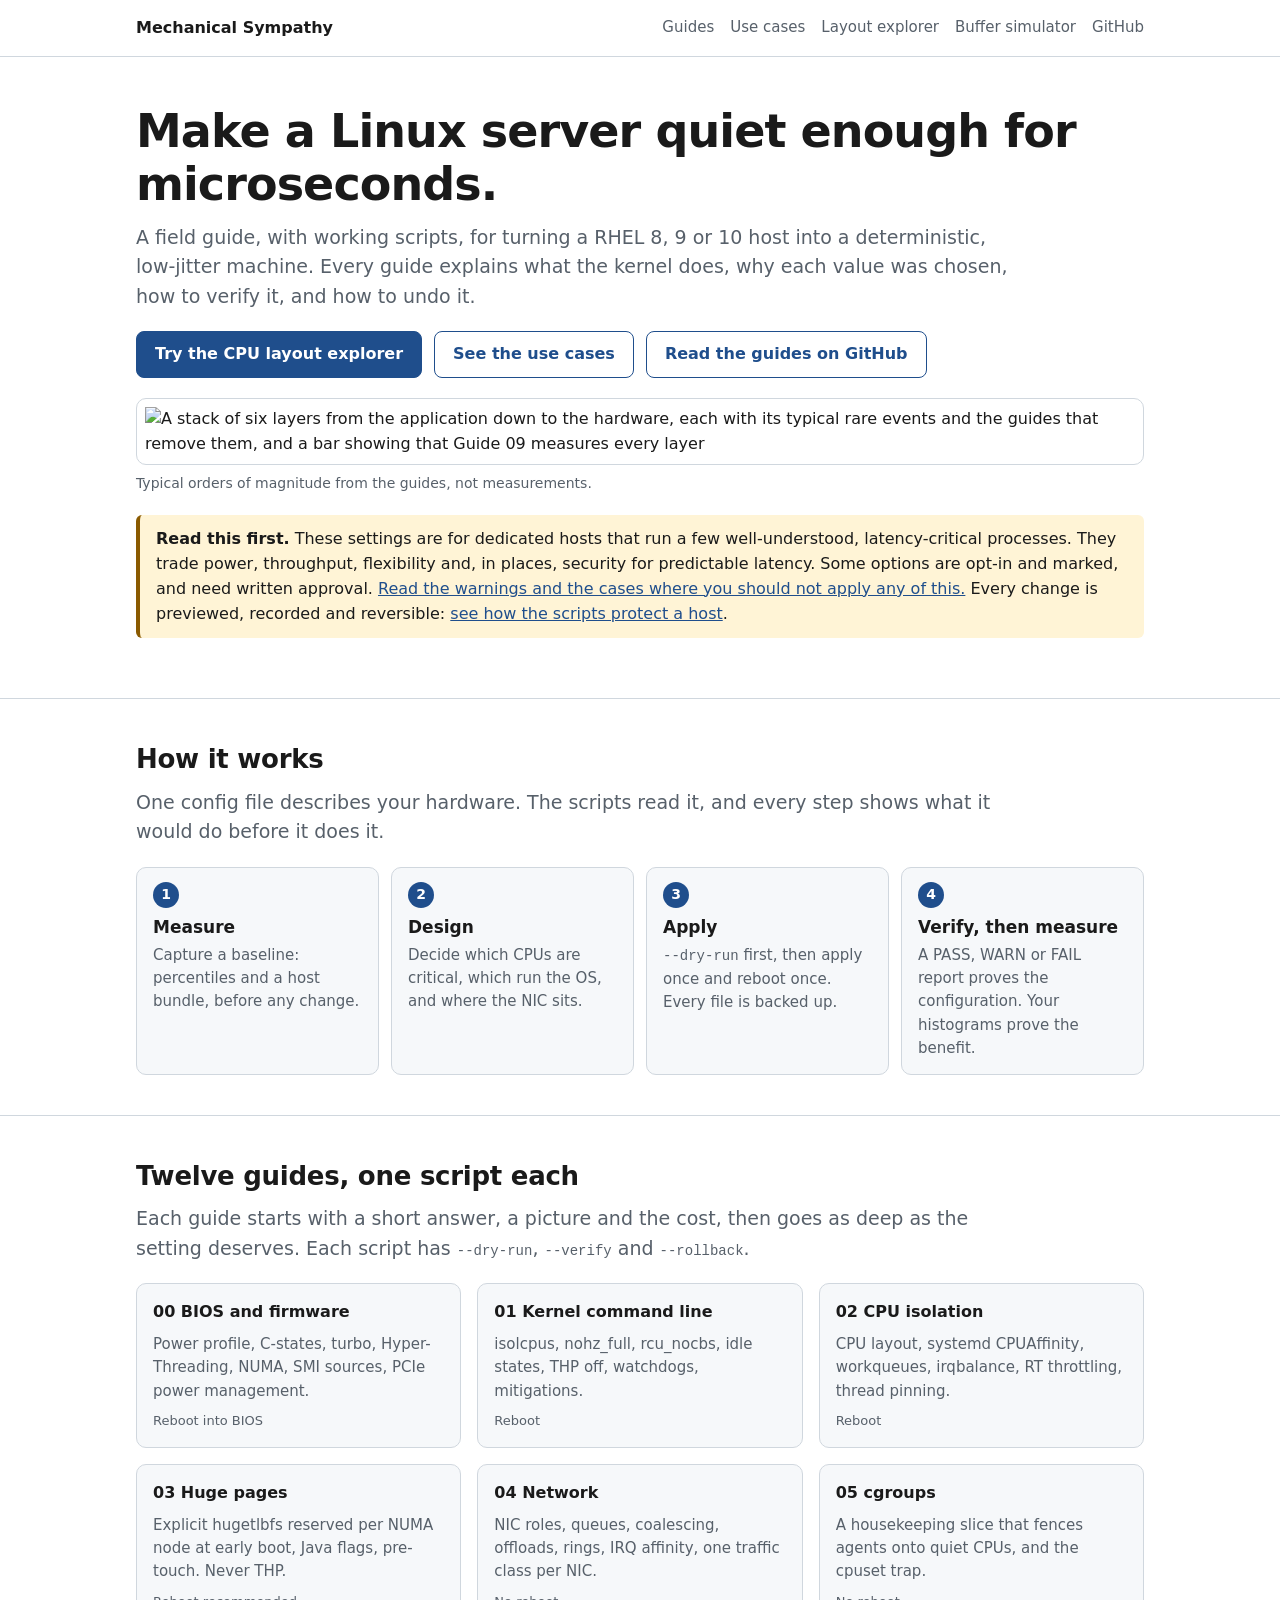
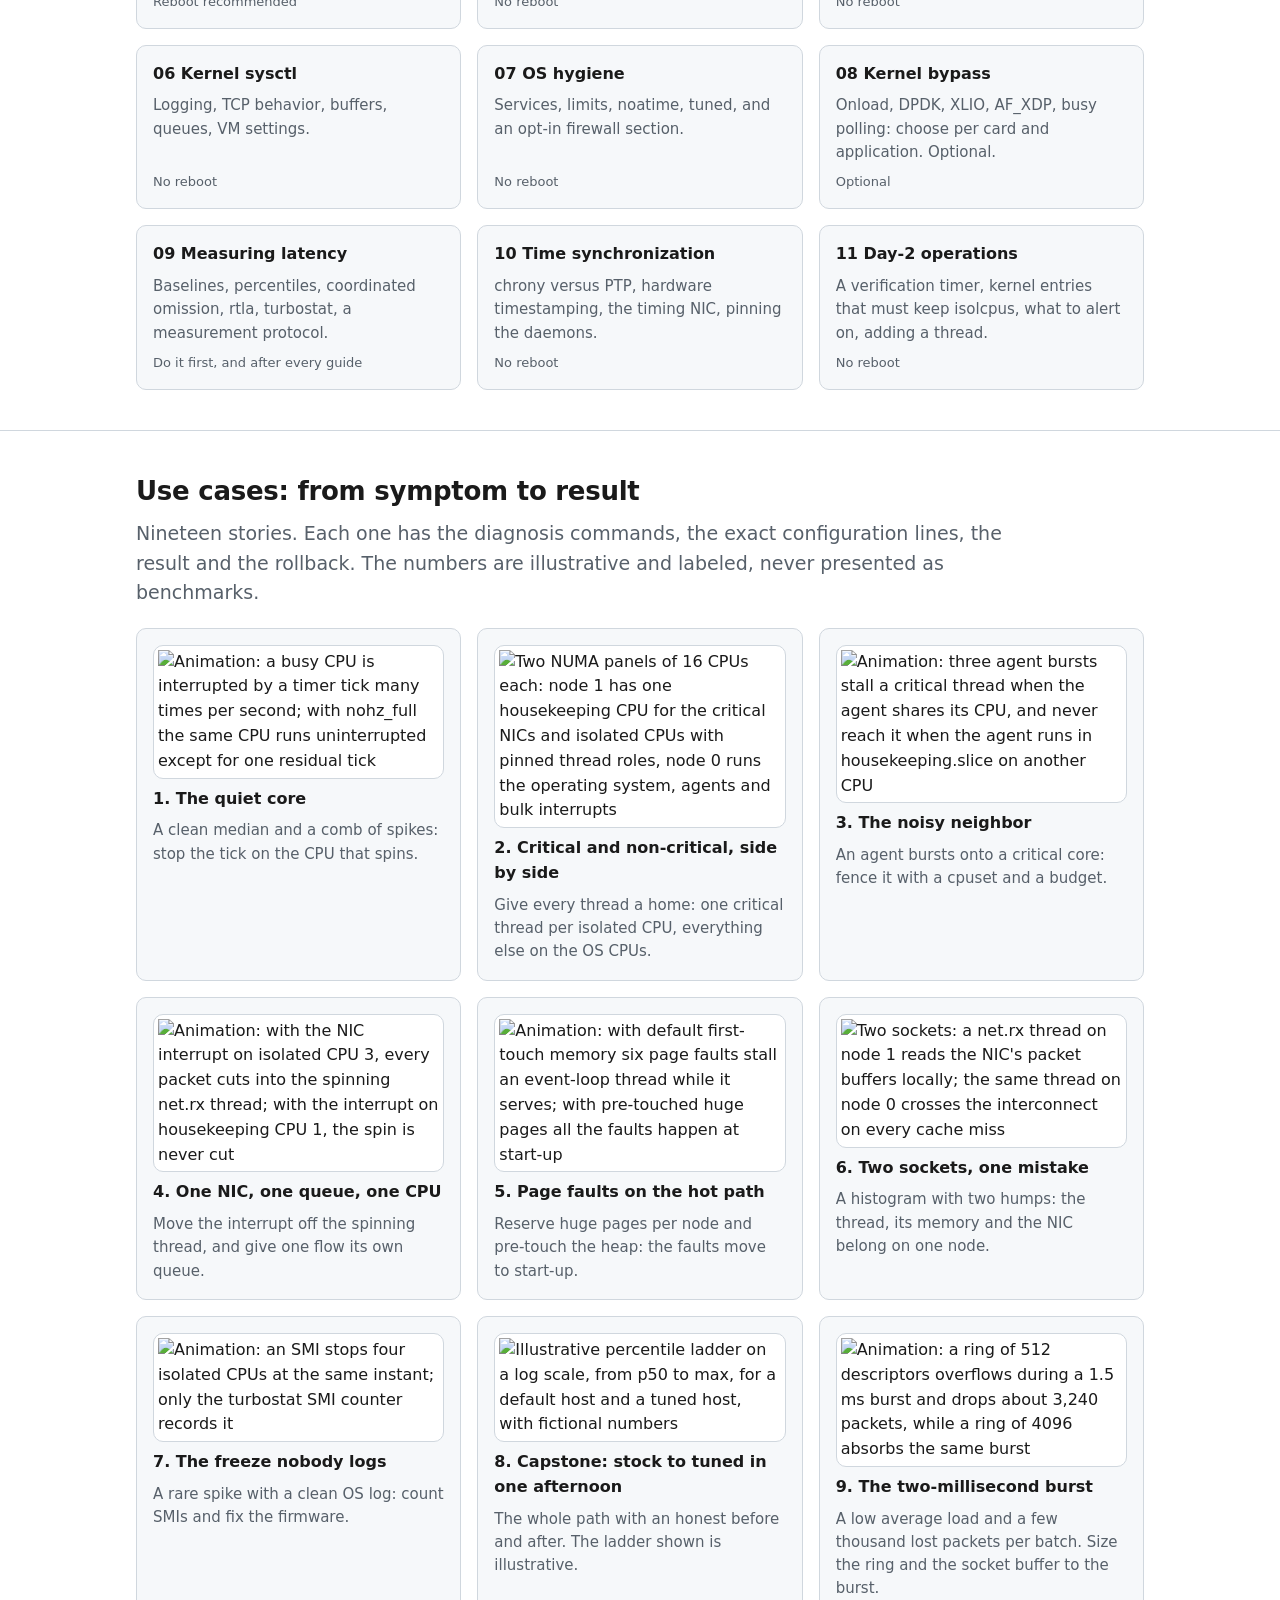
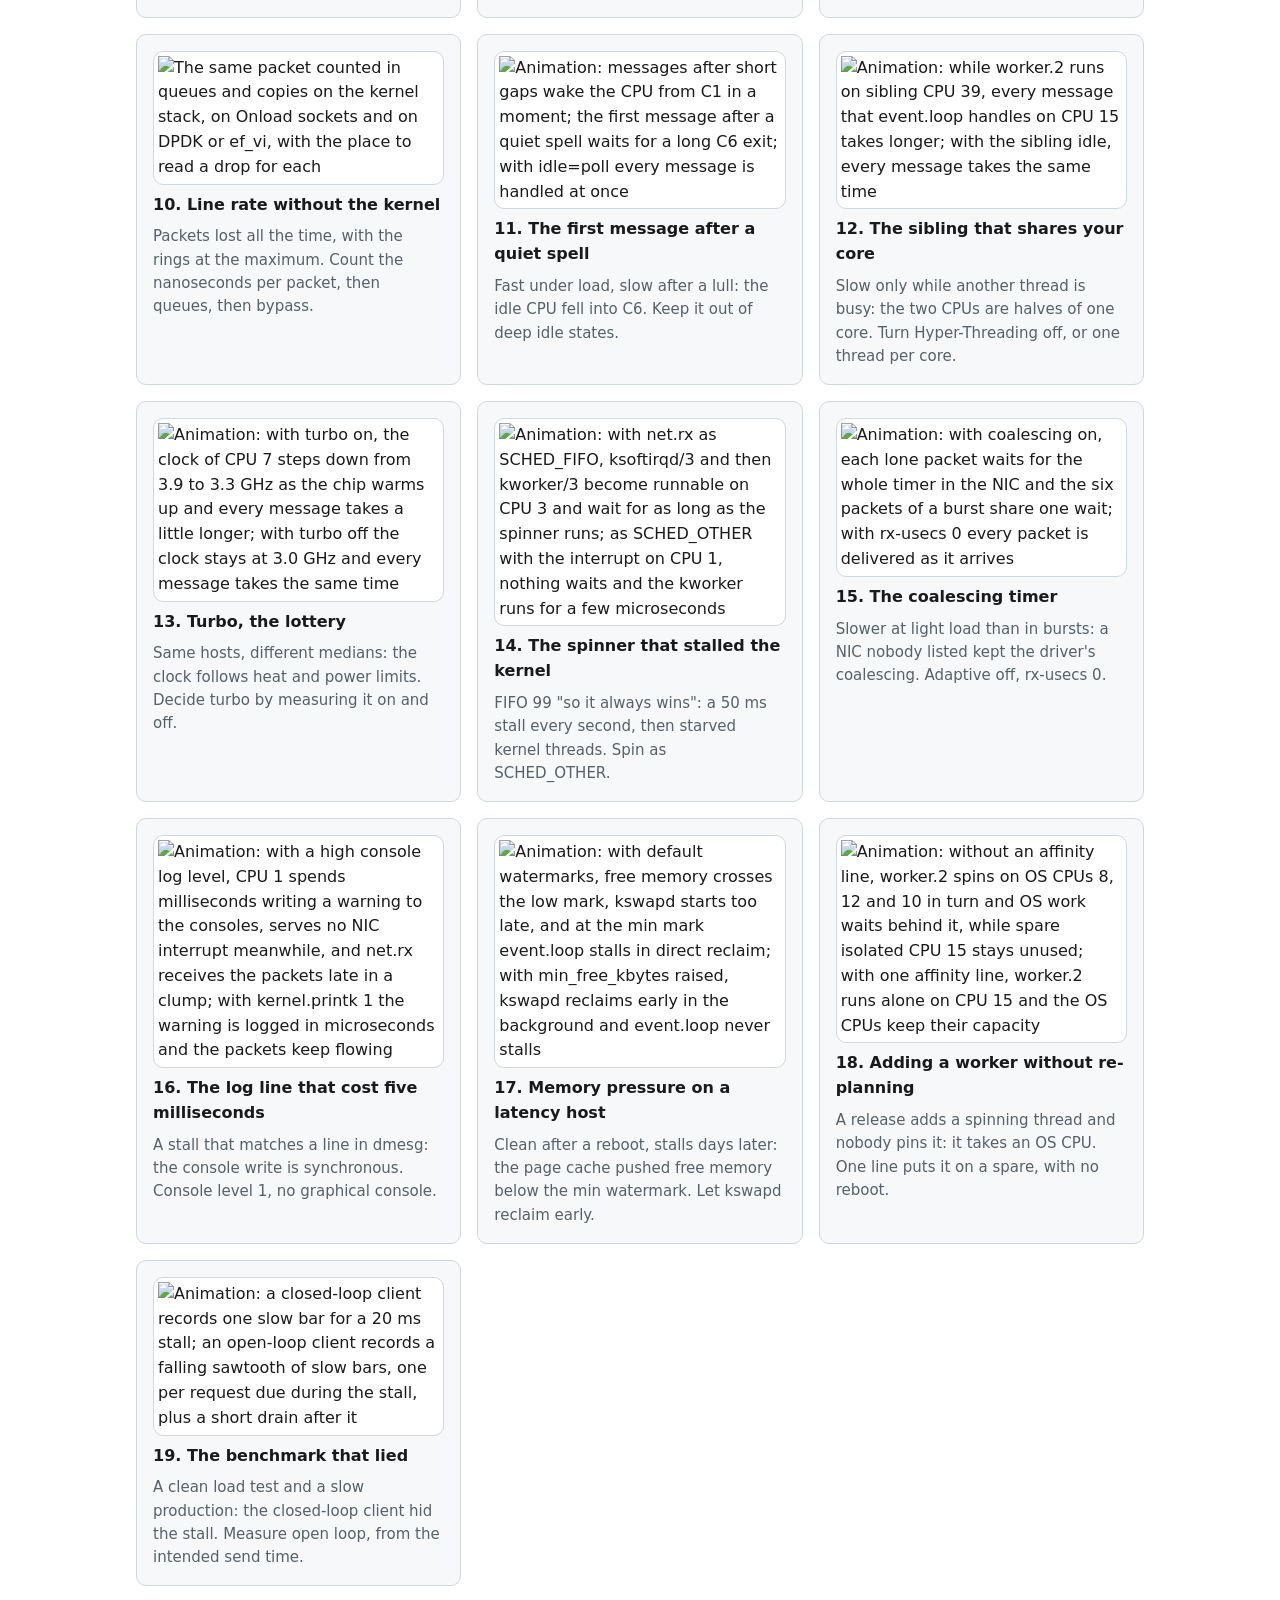
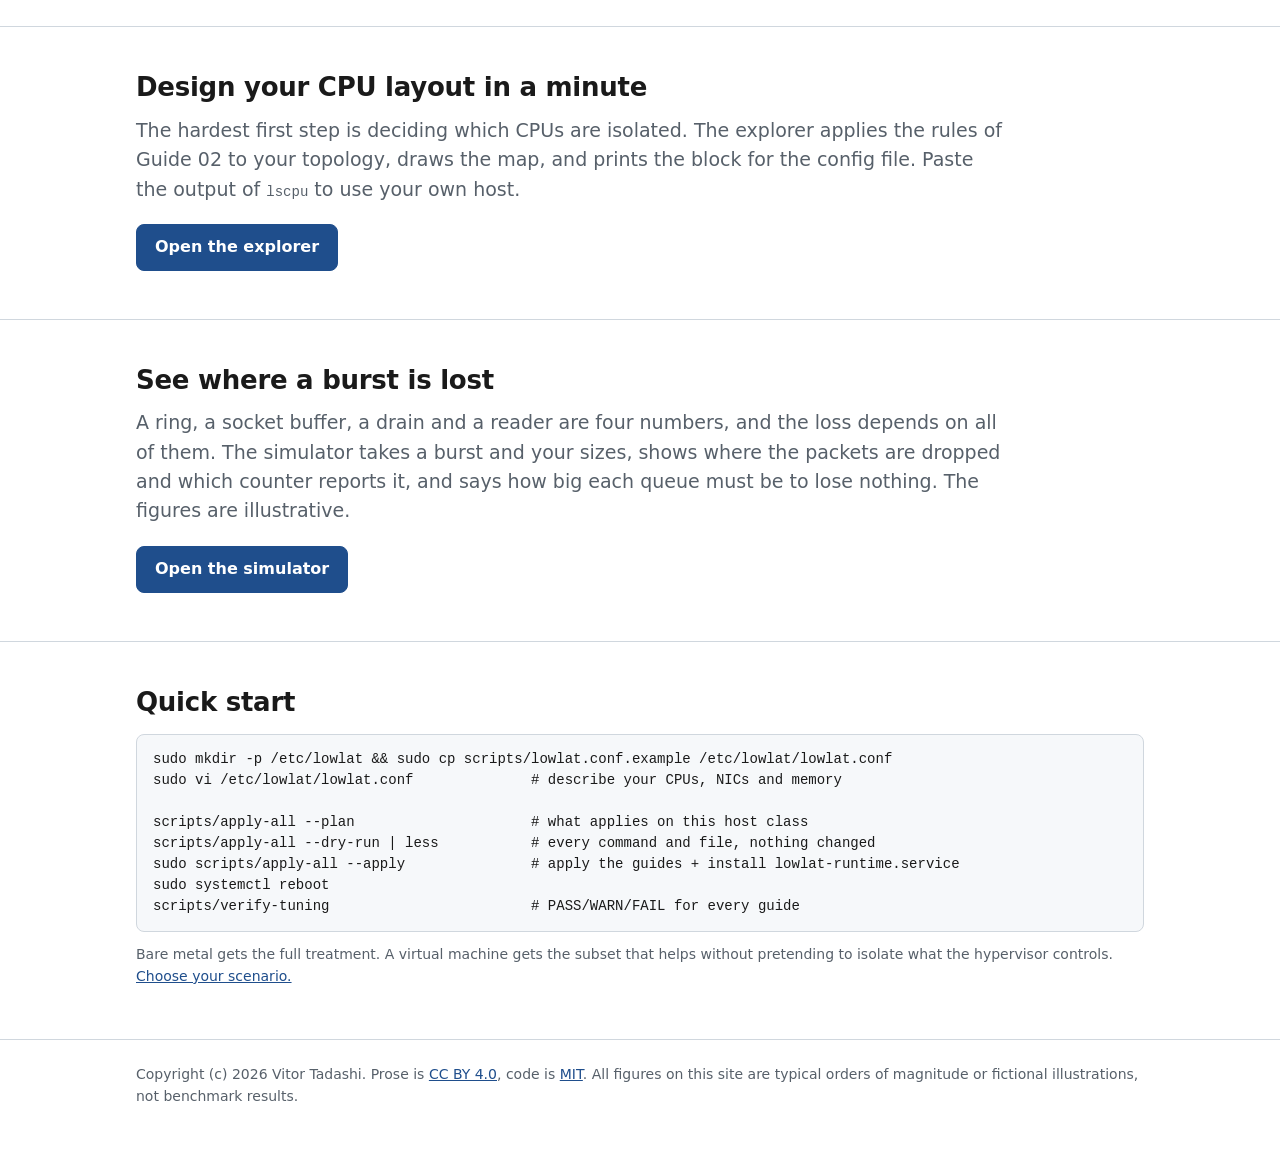
==== site/index.html @ 7c66d9e9 "docs: add a safety model page and link it from the entry points The evidence that the scripts are sa" ====
<!doctype html>
<html lang="en">
<head>
<meta charset="utf-8">
<meta name="viewport" content="width=device-width, initial-scale=1">
<title>Mechanical Sympathy</title>
<meta name="description" content="Low-latency tuning for RHEL 8, 9 and 10: twelve guides, one script per guide, use cases from symptom to result, and a CPU layout explorer and a buffer simulator.">
<link rel="stylesheet" href="style.css">
</head>
<body>
<header class="top">
	<div class="wrap">
		<a class="brand" href="index.html">Mechanical Sympathy</a>
		<nav aria-label="Main">
			<a href="#guides">Guides</a>
			<a href="#use-cases">Use cases</a>
			<a href="explorer.html">Layout explorer</a>
			<a href="buffers.html">Buffer simulator</a>
			<a href="https://github.com/vitor-tadashi/mechanical-sympathy">GitHub</a>
		</nav>
	</div>
</header>

<main>
<section class="hero">
	<div class="wrap">
		<h1>Make a Linux server quiet enough for microseconds.</h1>
		<p class="lead">A field guide, with working scripts, for turning a RHEL 8, 9 or 10 host into a deterministic, low-jitter machine. Every guide explains what the kernel does, why each value was chosen, how to verify it, and how to undo it.</p>
		<div class="buttons">
			<a class="btn" href="explorer.html">Try the CPU layout explorer</a>
			<a class="btn secondary" href="#use-cases">See the use cases</a>
			<a class="btn secondary" href="https://github.com/vitor-tadashi/mechanical-sympathy">Read the guides on GitHub</a>
		</div>
		<div class="figure"><img src="assets/diagrams/jitter-map.svg" alt="A stack of six layers from the application down to the hardware, each with its typical rare events and the guides that remove them, and a bar showing that Guide 09 measures every layer"></div>
		<p class="small">Typical orders of magnitude from the guides, not measurements.</p>
		<div class="notice">
			<strong>Read this first.</strong> These settings are for dedicated hosts that run a few well-understood, latency-critical processes. They trade power, throughput, flexibility and, in places, security for predictable latency. Some options are opt-in and marked, and need written approval. <a href="https://github.com/vitor-tadashi/mechanical-sympathy#read-this-first">Read the warnings and the cases where you should not apply any of this.</a> Every change is previewed, recorded and reversible: <a href="https://github.com/vitor-tadashi/mechanical-sympathy/blob/main/SAFETY.md">see how the scripts protect a host</a>.
		</div>
	</div>
</section>

<section>
	<div class="wrap">
		<h2>How it works</h2>
		<p class="lead">One config file describes your hardware. The scripts read it, and every step shows what it would do before it does it.</p>
		<div class="steps">
			<div class="step"><h3>Measure</h3><p>Capture a baseline: percentiles and a host bundle, before any change.</p></div>
			<div class="step"><h3>Design</h3><p>Decide which CPUs are critical, which run the OS, and where the NIC sits.</p></div>
			<div class="step"><h3>Apply</h3><p><code>--dry-run</code> first, then apply once and reboot once. Every file is backed up.</p></div>
			<div class="step"><h3>Verify, then measure</h3><p>A PASS, WARN or FAIL report proves the configuration. Your histograms prove the benefit.</p></div>
		</div>
	</div>
</section>

<section id="guides">
	<div class="wrap">
		<h2>Twelve guides, one script each</h2>
		<p class="lead">Each guide starts with a short answer, a picture and the cost, then goes as deep as the setting deserves. Each script has <code>--dry-run</code>, <code>--verify</code> and <code>--rollback</code>.</p>
		<div class="grid">
			<div class="card"><a class="title" href="https://github.com/vitor-tadashi/mechanical-sympathy/blob/main/guides/00-bios-firmware.md">00 BIOS and firmware</a><p>Power profile, C-states, turbo, Hyper-Threading, NUMA, SMI sources, PCIe power management.</p><div class="meta">Reboot into BIOS</div></div>
			<div class="card"><a class="title" href="https://github.com/vitor-tadashi/mechanical-sympathy/blob/main/guides/01-grub-bootloader-tuning.md">01 Kernel command line</a><p>isolcpus, nohz_full, rcu_nocbs, idle states, THP off, watchdogs, mitigations.</p><div class="meta">Reboot</div></div>
			<div class="card"><a class="title" href="https://github.com/vitor-tadashi/mechanical-sympathy/blob/main/guides/02-cpu-core-isolation.md">02 CPU isolation</a><p>CPU layout, systemd CPUAffinity, workqueues, irqbalance, RT throttling, thread pinning.</p><div class="meta">Reboot</div></div>
			<div class="card"><a class="title" href="https://github.com/vitor-tadashi/mechanical-sympathy/blob/main/guides/03-huge-pages-configuration.md">03 Huge pages</a><p>Explicit hugetlbfs reserved per NUMA node at early boot, Java flags, pre-touch. Never THP.</p><div class="meta">Reboot recommended</div></div>
			<div class="card"><a class="title" href="https://github.com/vitor-tadashi/mechanical-sympathy/blob/main/guides/04-network-optimization.md">04 Network</a><p>NIC roles, queues, coalescing, offloads, rings, IRQ affinity, one traffic class per NIC.</p><div class="meta">No reboot</div></div>
			<div class="card"><a class="title" href="https://github.com/vitor-tadashi/mechanical-sympathy/blob/main/guides/05-cgroup-isolation.md">05 cgroups</a><p>A housekeeping slice that fences agents onto quiet CPUs, and the cpuset trap.</p><div class="meta">No reboot</div></div>
			<div class="card"><a class="title" href="https://github.com/vitor-tadashi/mechanical-sympathy/blob/main/guides/06-kernel-sysctl-tuning.md">06 Kernel sysctl</a><p>Logging, TCP behavior, buffers, queues, VM settings.</p><div class="meta">No reboot</div></div>
			<div class="card"><a class="title" href="https://github.com/vitor-tadashi/mechanical-sympathy/blob/main/guides/07-os-hygiene.md">07 OS hygiene</a><p>Services, limits, noatime, tuned, and an opt-in firewall section.</p><div class="meta">No reboot</div></div>
			<div class="card"><a class="title" href="https://github.com/vitor-tadashi/mechanical-sympathy/blob/main/guides/08-kernel-bypass.md">08 Kernel bypass</a><p>Onload, DPDK, XLIO, AF_XDP, busy polling: choose per card and application. Optional.</p><div class="meta">Optional</div></div>
			<div class="card"><a class="title" href="https://github.com/vitor-tadashi/mechanical-sympathy/blob/main/guides/09-measuring-latency.md">09 Measuring latency</a><p>Baselines, percentiles, coordinated omission, rtla, turbostat, a measurement protocol.</p><div class="meta">Do it first, and after every guide</div></div>
			<div class="card"><a class="title" href="https://github.com/vitor-tadashi/mechanical-sympathy/blob/main/guides/10-time-sync.md">10 Time synchronization</a><p>chrony versus PTP, hardware timestamping, the timing NIC, pinning the daemons.</p><div class="meta">No reboot</div></div>
			<div class="card"><a class="title" href="https://github.com/vitor-tadashi/mechanical-sympathy/blob/main/guides/11-day2-operations.md">11 Day-2 operations</a><p>A verification timer, kernel entries that must keep isolcpus, what to alert on, adding a thread.</p><div class="meta">No reboot</div></div>
		</div>
	</div>
</section>

<section id="use-cases">
	<div class="wrap">
		<h2>Use cases: from symptom to result</h2>
		<p class="lead">Nineteen stories. Each one has the diagnosis commands, the exact configuration lines, the result and the rollback. The numbers are illustrative and labeled, never presented as benchmarks.</p>
		<div class="grid">
			<div class="card"><div class="figure flush"><img src="assets/diagrams/tick-nohz.svg" alt="Animation: a busy CPU is interrupted by a timer tick many times per second; with nohz_full the same CPU runs uninterrupted except for one residual tick"></div><a class="title" href="https://github.com/vitor-tadashi/mechanical-sympathy/blob/main/examples/use-cases/01-the-quiet-core.md">1. The quiet core</a><p>A clean median and a comb of spikes: stop the tick on the CPU that spins.</p></div>
			<div class="card"><div class="figure flush"><img src="assets/diagrams/cpu-map-reference-host.svg" alt="Two NUMA panels of 16 CPUs each: node 1 has one housekeeping CPU for the critical NICs and isolated CPUs with pinned thread roles, node 0 runs the operating system, agents and bulk interrupts"></div><a class="title" href="https://github.com/vitor-tadashi/mechanical-sympathy/blob/main/examples/use-cases/02-critical-and-non-critical.md">2. Critical and non-critical, side by side</a><p>Give every thread a home: one critical thread per isolated CPU, everything else on the OS CPUs.</p></div>
			<div class="card"><div class="figure flush"><img src="assets/diagrams/noisy-neighbor.svg" alt="Animation: three agent bursts stall a critical thread when the agent shares its CPU, and never reach it when the agent runs in housekeeping.slice on another CPU"></div><a class="title" href="https://github.com/vitor-tadashi/mechanical-sympathy/blob/main/examples/use-cases/03-the-noisy-neighbor.md">3. The noisy neighbor</a><p>An agent bursts onto a critical core: fence it with a cpuset and a budget.</p></div>
			<div class="card"><div class="figure flush"><img src="assets/diagrams/irq-placement.svg" alt="Animation: with the NIC interrupt on isolated CPU 3, every packet cuts into the spinning net.rx thread; with the interrupt on housekeeping CPU 1, the spin is never cut"></div><a class="title" href="https://github.com/vitor-tadashi/mechanical-sympathy/blob/main/examples/use-cases/04-one-nic-one-queue-one-cpu.md">4. One NIC, one queue, one CPU</a><p>Move the interrupt off the spinning thread, and give one flow its own queue.</p></div>
			<div class="card"><div class="figure flush"><img src="assets/diagrams/page-fault-hotpath.svg" alt="Animation: with default first-touch memory six page faults stall an event-loop thread while it serves; with pre-touched huge pages all the faults happen at start-up"></div><a class="title" href="https://github.com/vitor-tadashi/mechanical-sympathy/blob/main/examples/use-cases/05-page-faults-on-the-hot-path.md">5. Page faults on the hot path</a><p>Reserve huge pages per node and pre-touch the heap: the faults move to start-up.</p></div>
			<div class="card"><div class="figure flush"><img src="assets/diagrams/numa-locality.svg" alt="Two sockets: a net.rx thread on node 1 reads the NIC's packet buffers locally; the same thread on node 0 crosses the interconnect on every cache miss"></div><a class="title" href="https://github.com/vitor-tadashi/mechanical-sympathy/blob/main/examples/use-cases/06-two-sockets-one-mistake.md">6. Two sockets, one mistake</a><p>A histogram with two humps: the thread, its memory and the NIC belong on one node.</p></div>
			<div class="card"><div class="figure flush"><img src="assets/diagrams/smi-freeze.svg" alt="Animation: an SMI stops four isolated CPUs at the same instant; only the turbostat SMI counter records it"></div><a class="title" href="https://github.com/vitor-tadashi/mechanical-sympathy/blob/main/examples/use-cases/07-the-freeze-nobody-logs.md">7. The freeze nobody logs</a><p>A rare spike with a clean OS log: count SMIs and fix the firmware.</p></div>
			<div class="card"><div class="figure flush"><img src="assets/diagrams/tail-before-after.svg" alt="Illustrative percentile ladder on a log scale, from p50 to max, for a default host and a tuned host, with fictional numbers"></div><a class="title" href="https://github.com/vitor-tadashi/mechanical-sympathy/blob/main/examples/use-cases/08-stock-to-tuned-in-one-afternoon.md">8. Capstone: stock to tuned in one afternoon</a><p>The whole path with an honest before and after. The ladder shown is illustrative.</p></div>
			<div class="card"><div class="figure flush"><img src="assets/diagrams/burst-absorb.svg" alt="Animation: a ring of 512 descriptors overflows during a 1.5 ms burst and drops about 3,240 packets, while a ring of 4096 absorbs the same burst"></div><a class="title" href="https://github.com/vitor-tadashi/mechanical-sympathy/blob/main/examples/use-cases/09-the-two-millisecond-burst.md">9. The two-millisecond burst</a><p>A low average load and a few thousand lost packets per batch. Size the ring and the socket buffer to the burst.</p></div>
			<div class="card"><div class="figure flush"><img src="assets/diagrams/kernel-vs-bypass-buffers.svg" alt="The same packet counted in queues and copies on the kernel stack, on Onload sockets and on DPDK or ef_vi, with the place to read a drop for each"></div><a class="title" href="https://github.com/vitor-tadashi/mechanical-sympathy/blob/main/examples/use-cases/10-line-rate-without-the-kernel.md">10. Line rate without the kernel</a><p>Packets lost all the time, with the rings at the maximum. Count the nanoseconds per packet, then queues, then bypass.</p></div>
			<div class="card"><div class="figure flush"><img src="assets/diagrams/cstate-depth.svg" alt="Animation: messages after short gaps wake the CPU from C1 in a moment; the first message after a quiet spell waits for a long C6 exit; with idle=poll every message is handled at once"></div><a class="title" href="https://github.com/vitor-tadashi/mechanical-sympathy/blob/main/examples/use-cases/11-the-first-message-after-a-quiet-spell.md">11. The first message after a quiet spell</a><p>Fast under load, slow after a lull: the idle CPU fell into C6. Keep it out of deep idle states.</p></div>
			<div class="card"><div class="figure flush"><img src="assets/diagrams/smt-sibling.svg" alt="Animation: while worker.2 runs on sibling CPU 39, every message that event.loop handles on CPU 15 takes longer; with the sibling idle, every message takes the same time"></div><a class="title" href="https://github.com/vitor-tadashi/mechanical-sympathy/blob/main/examples/use-cases/12-the-sibling-that-shares-your-core.md">12. The sibling that shares your core</a><p>Slow only while another thread is busy: the two CPUs are halves of one core. Turn Hyper-Threading off, or one thread per core.</p></div>
			<div class="card"><div class="figure flush"><img src="assets/diagrams/turbo-frequency.svg" alt="Animation: with turbo on, the clock of CPU 7 steps down from 3.9 to 3.3 GHz as the chip warms up and every message takes a little longer; with turbo off the clock stays at 3.0 GHz and every message takes the same time"></div><a class="title" href="https://github.com/vitor-tadashi/mechanical-sympathy/blob/main/examples/use-cases/13-turbo-the-lottery.md">13. Turbo, the lottery</a><p>Same hosts, different medians: the clock follows heat and power limits. Decide turbo by measuring it on and off.</p></div>
			<div class="card"><div class="figure flush"><img src="assets/diagrams/fifo-starvation.svg" alt="Animation: with net.rx as SCHED_FIFO, ksoftirqd/3 and then kworker/3 become runnable on CPU 3 and wait for as long as the spinner runs; as SCHED_OTHER with the interrupt on CPU 1, nothing waits and the kworker runs for a few microseconds"></div><a class="title" href="https://github.com/vitor-tadashi/mechanical-sympathy/blob/main/examples/use-cases/14-the-spinner-that-stalled-the-kernel.md">14. The spinner that stalled the kernel</a><p>FIFO 99 "so it always wins": a 50 ms stall every second, then starved kernel threads. Spin as SCHED_OTHER.</p></div>
			<div class="card"><div class="figure flush"><img src="assets/diagrams/coalescing-rate.svg" alt="Animation: with coalescing on, each lone packet waits for the whole timer in the NIC and the six packets of a burst share one wait; with rx-usecs 0 every packet is delivered as it arrives"></div><a class="title" href="https://github.com/vitor-tadashi/mechanical-sympathy/blob/main/examples/use-cases/15-the-coalescing-timer.md">15. The coalescing timer</a><p>Slower at light load than in bursts: a NIC nobody listed kept the driver's coalescing. Adaptive off, rx-usecs 0.</p></div>
			<div class="card"><div class="figure flush"><img src="assets/diagrams/printk-console.svg" alt="Animation: with a high console log level, CPU 1 spends milliseconds writing a warning to the consoles, serves no NIC interrupt meanwhile, and net.rx receives the packets late in a clump; with kernel.printk 1 the warning is logged in microseconds and the packets keep flowing"></div><a class="title" href="https://github.com/vitor-tadashi/mechanical-sympathy/blob/main/examples/use-cases/16-the-log-line-that-cost-five-milliseconds.md">16. The log line that cost five milliseconds</a><p>A stall that matches a line in dmesg: the console write is synchronous. Console level 1, no graphical console.</p></div>
			<div class="card"><div class="figure flush"><img src="assets/diagrams/direct-reclaim.svg" alt="Animation: with default watermarks, free memory crosses the low mark, kswapd starts too late, and at the min mark event.loop stalls in direct reclaim; with min_free_kbytes raised, kswapd reclaims early in the background and event.loop never stalls"></div><a class="title" href="https://github.com/vitor-tadashi/mechanical-sympathy/blob/main/examples/use-cases/17-memory-pressure-on-a-latency-host.md">17. Memory pressure on a latency host</a><p>Clean after a reboot, stalls days later: the page cache pushed free memory below the min watermark. Let kswapd reclaim early.</p></div>
			<div class="card"><div class="figure flush"><img src="assets/diagrams/worker-placement.svg" alt="Animation: without an affinity line, worker.2 spins on OS CPUs 8, 12 and 10 in turn and OS work waits behind it, while spare isolated CPU 15 stays unused; with one affinity line, worker.2 runs alone on CPU 15 and the OS CPUs keep their capacity"></div><a class="title" href="https://github.com/vitor-tadashi/mechanical-sympathy/blob/main/examples/use-cases/18-adding-a-worker-without-re-planning.md">18. Adding a worker without re-planning</a><p>A release adds a spinning thread and nobody pins it: it takes an OS CPU. One line puts it on a spare, with no reboot.</p></div>
			<div class="card"><div class="figure flush"><img src="assets/diagrams/stall-backlog.svg" alt="Animation: a closed-loop client records one slow bar for a 20 ms stall; an open-loop client records a falling sawtooth of slow bars, one per request due during the stall, plus a short drain after it"></div><a class="title" href="https://github.com/vitor-tadashi/mechanical-sympathy/blob/main/examples/use-cases/19-the-benchmark-that-lied.md">19. The benchmark that lied</a><p>A clean load test and a slow production: the closed-loop client hid the stall. Measure open loop, from the intended send time.</p></div>
		</div>
	</div>
</section>

<section>
	<div class="wrap">
		<h2>Design your CPU layout in a minute</h2>
		<p class="lead">The hardest first step is deciding which CPUs are isolated. The explorer applies the rules of Guide 02 to your topology, draws the map, and prints the block for the config file. Paste the output of <code>lscpu</code> to use your own host.</p>
		<div class="buttons"><a class="btn" href="explorer.html">Open the explorer</a></div>
	</div>
</section>

<section>
	<div class="wrap">
		<h2>See where a burst is lost</h2>
		<p class="lead">A ring, a socket buffer, a drain and a reader are four numbers, and the loss depends on all of them. The simulator takes a burst and your sizes, shows where the packets are dropped and which counter reports it, and says how big each queue must be to lose nothing. The figures are illustrative.</p>
		<div class="buttons"><a class="btn" href="buffers.html">Open the simulator</a></div>
	</div>
</section>

<section>
	<div class="wrap">
		<h2>Quick start</h2>
		<div class="codewrap">
<pre>sudo mkdir -p /etc/lowlat &amp;&amp; sudo cp scripts/lowlat.conf.example /etc/lowlat/lowlat.conf
sudo vi /etc/lowlat/lowlat.conf              # describe your CPUs, NICs and memory

scripts/apply-all --plan                     # what applies on this host class
scripts/apply-all --dry-run | less           # every command and file, nothing changed
sudo scripts/apply-all --apply               # apply the guides + install lowlat-runtime.service
sudo systemctl reboot
scripts/verify-tuning                        # PASS/WARN/FAIL for every guide</pre>
		</div>
		<p class="small">Bare metal gets the full treatment. A virtual machine gets the subset that helps without pretending to isolate what the hypervisor controls. <a href="https://github.com/vitor-tadashi/mechanical-sympathy/blob/main/QUICK_START.md">Choose your scenario.</a></p>
	</div>
</section>
</main>

<footer>
	<div class="wrap">
		<p>Copyright (c) 2026 Vitor Tadashi. Prose is <a href="https://github.com/vitor-tadashi/mechanical-sympathy/blob/main/LICENSE-docs">CC BY 4.0</a>, code is <a href="https://github.com/vitor-tadashi/mechanical-sympathy/blob/main/LICENSE">MIT</a>. All figures on this site are typical orders of magnitude or fictional illustrations, not benchmark results.</p>
	</div>
</footer>
</body>
</html>
---- site/style.css ----
/* Shared styles for the site. No external fonts, images or scripts. Light and dark from the OS setting. */

:root {
	--bg: #ffffff;
	--fg: #1a1a1a;
	--muted: #57606a;
	--card: #f6f8fa;
	--line: #d0d7de;
	--accent: #1f4e8c;
	--accent-fg: #ffffff;
	--warn-bg: #fff4d6;
	--warn-line: #8a5a00;
	--iso-bg: #c8f0d0;
	--iso-line: #1d6b33;
	--spare-bg: #e6f7ea;
	--hk-bg: #cfe3ff;
	--hk-line: #1f4e8c;
	--os-bg: #e8f1ff;
	--risk-bg: #ffc9c9;
	--risk-line: #9b1c1c;
	--mut-bg: #eeeeee;
	--mut-line: #777777;
	--cell-fg: #14202b;
	--radius: 10px;
	--font: system-ui, -apple-system, "Segoe UI", Roboto, sans-serif;
	--mono: ui-monospace, "SF Mono", Menlo, Consolas, monospace;
}

@media (prefers-color-scheme: dark) {
	:root {
		--bg: #0d1117;
		--fg: #e6edf3;
		--muted: #9da7b3;
		--card: #161b22;
		--line: #30363d;
		--accent: #79b8ff;
		--accent-fg: #0d1117;
		--warn-bg: #2d2412;
		--warn-line: #d29922;
	}
}

* { box-sizing: border-box; }

html { scroll-behavior: smooth; }

@media (prefers-reduced-motion: reduce) {
	html { scroll-behavior: auto; }
}

body {
	margin: 0;
	background: var(--bg);
	color: var(--fg);
	font: 16px/1.55 var(--font);
}

a { color: var(--accent); }
a:focus-visible, button:focus-visible, input:focus-visible, select:focus-visible, textarea:focus-visible {
	outline: 3px solid var(--accent);
	outline-offset: 2px;
}

.wrap { max-width: 1040px; margin: 0 auto; padding: 0 16px; }

header.top {
	border-bottom: 1px solid var(--line);
	background: var(--bg);
	position: sticky;
	top: 0;
	z-index: 5;
}
header.top .wrap { display: flex; align-items: center; gap: 16px; flex-wrap: wrap; min-height: 56px; }
header.top .brand { font-weight: 700; text-decoration: none; color: var(--fg); margin-right: auto; }
header.top nav { display: flex; gap: 16px; flex-wrap: wrap; }
header.top nav a { text-decoration: none; color: var(--muted); font-size: 15px; }
header.top nav a:hover, header.top nav a[aria-current="page"] { color: var(--fg); }

h1 { font-size: clamp(30px, 5vw, 46px); line-height: 1.15; margin: 0 0 12px; letter-spacing: -0.02em; }
h2 { font-size: 26px; margin: 0 0 8px; letter-spacing: -0.01em; }
h3 { font-size: 17px; margin: 0 0 4px; }
p { margin: 0 0 12px; }
.lead { font-size: 19px; color: var(--muted); max-width: 46em; }
.small { font-size: 14px; color: var(--muted); }

section { padding: 40px 0; border-top: 1px solid var(--line); }
section.hero { border-top: 0; padding-top: 48px; }

.buttons { display: flex; gap: 12px; flex-wrap: wrap; margin: 20px 0 8px; }
.btn {
	display: inline-block;
	padding: 10px 18px;
	border-radius: 8px;
	border: 1px solid var(--accent);
	background: var(--accent);
	color: var(--accent-fg);
	text-decoration: none;
	font-weight: 600;
	font-size: 16px;
	cursor: pointer;
	font-family: inherit;
}
.btn.secondary { background: transparent; color: var(--accent); }

.figure { background: #ffffff; border: 1px solid var(--line); border-radius: var(--radius); padding: 8px; margin: 20px 0 8px; }
.figure img { display: block; width: 100%; height: auto; }
.figure.flush { margin: 0; padding: 4px; }
@media (max-width: 640px) {
	.figure:not(.flush) { overflow-x: auto; }
	.figure:not(.flush) img { min-width: 560px; }
}

.notice {
	background: var(--warn-bg);
	border-left: 4px solid var(--warn-line);
	border-radius: 6px;
	padding: 12px 16px;
	margin: 20px 0;
}

.grid { display: grid; gap: 16px; grid-template-columns: repeat(auto-fill, minmax(min(100%, 290px), 1fr)); margin-top: 20px; }
.card {
	background: var(--card);
	border: 1px solid var(--line);
	border-radius: var(--radius);
	padding: 16px;
	display: flex;
	flex-direction: column;
	gap: 8px;
}
.card p { margin: 0; color: var(--muted); font-size: 15px; }
.card .meta { font-size: 13px; color: var(--muted); margin-top: auto; }
.card a.title { font-weight: 700; color: var(--fg); text-decoration: none; }
.card a.title:hover { text-decoration: underline; }

.steps { display: grid; gap: 12px; grid-template-columns: repeat(auto-fit, minmax(min(100%, 200px), 1fr)); margin-top: 20px; counter-reset: step; }
.step { background: var(--card); border: 1px solid var(--line); border-radius: var(--radius); padding: 14px 16px; }
.step::before {
	counter-increment: step;
	content: counter(step);
	display: inline-grid;
	place-items: center;
	width: 26px; height: 26px;
	border-radius: 50%;
	background: var(--accent);
	color: var(--accent-fg);
	font-weight: 700;
	font-size: 14px;
	margin-bottom: 6px;
}
.step p { margin: 0; color: var(--muted); font-size: 15px; }

pre, code { font-family: var(--mono); font-size: 14px; }
pre {
	background: var(--card);
	border: 1px solid var(--line);
	border-radius: 8px;
	padding: 14px 16px;
	overflow-x: auto;
	margin: 12px 0;
	line-height: 1.5;
}
.codewrap { position: relative; }
.codewrap .copy { position: absolute; top: 8px; right: 8px; padding: 4px 10px; font-size: 13px; }

footer { border-top: 1px solid var(--line); padding: 24px 0 40px; color: var(--muted); font-size: 14px; }

/* Explorer */
.explorer { display: grid; gap: 24px; grid-template-columns: minmax(0, 300px) minmax(0, 1fr); align-items: start; padding-top: 24px; }
@media (max-width: 820px) { .explorer { grid-template-columns: minmax(0, 1fr); } }

.panel { background: var(--card); border: 1px solid var(--line); border-radius: var(--radius); padding: 16px; }
.panel h2 { font-size: 18px; margin-bottom: 12px; }
.field { display: grid; gap: 4px; margin-bottom: 12px; }
.field label, .field .label { font-weight: 600; font-size: 14px; }
.field .hint { font-size: 13px; color: var(--muted); }
input[type="number"], select, textarea {
	width: 100%;
	padding: 8px 10px;
	border-radius: 6px;
	border: 1px solid var(--line);
	background: var(--bg);
	color: var(--fg);
	font: inherit;
}
textarea { font-family: var(--mono); font-size: 13px; min-height: 140px; }
.check { display: flex; gap: 8px; align-items: center; }
.presets { display: grid; gap: 8px; margin-bottom: 16px; }
.presets button { text-align: left; }
.presets .btn { font-size: 14px; padding: 8px 12px; font-weight: 500; }

.node { margin-bottom: 20px; }
.node h3 { font-size: 15px; margin-bottom: 8px; }
.cpus { display: grid; gap: 6px; grid-template-columns: repeat(auto-fill, minmax(72px, 1fr)); }
.cpu {
	border-radius: 6px;
	border: 1.5px solid var(--mut-line);
	background: var(--mut-bg);
	color: var(--cell-fg);
	padding: 4px 4px 5px;
	text-align: center;
	line-height: 1.2;
}
.cpu b { display: block; font-size: 13px; }
.cpu span { display: block; font-size: 11px; }
.cpu.thread { background: var(--iso-bg); border-color: var(--iso-line); }
.cpu.spare { background: var(--spare-bg); border-color: var(--iso-line); border-style: dashed; }
.cpu.sibling { background: var(--spare-bg); border-color: var(--iso-line); border-style: dotted; }
.cpu.irq, .cpu.irq-sibling { background: var(--hk-bg); border-color: var(--hk-line); border-width: 2.5px; }
.cpu.workqueue { background: var(--hk-bg); border-color: var(--hk-line); }
.cpu.agents { background: var(--mut-bg); border-color: var(--mut-line); }
.cpu.os { background: var(--os-bg); border-color: var(--hk-line); border-style: dotted; }

.legend { display: flex; flex-wrap: wrap; gap: 8px 16px; font-size: 13px; margin: 8px 0 20px; }
.legend .cpu { display: inline-block; width: 16px; height: 16px; padding: 0; vertical-align: -3px; margin-right: 6px; }

.error {
	background: var(--risk-bg);
	color: #2b0a0a;
	border: 1.5px solid var(--risk-line);
	border-radius: 8px;
	padding: 12px 16px;
	margin-bottom: 16px;
	font-weight: 600;
}
.hidden { display: none; }

/* Buffer simulator */
input[type="range"] { width: 100%; accent-color: var(--accent); }

.verdict {
	border-left: 4px solid var(--mut-line);
	border-radius: 6px;
	padding: 12px 16px;
	margin-bottom: 16px;
	font-weight: 600;
	background: var(--mut-bg);
	color: var(--cell-fg);
}
.verdict.good { background: var(--iso-bg); border-color: var(--iso-line); color: #0b2613; }
.verdict.bad { background: var(--risk-bg); border-color: var(--risk-line); color: #2b0a0a; }

.chart { margin-top: 0; }
.chart svg { display: block; width: 100%; height: auto; }
.chart .ct { font: 600 13px var(--font); fill: #1a1a1a; }
.chart .ca { font: 11px var(--font); fill: #57606a; }
.chart .cbox { fill: #f6f8fa; stroke: #d0d7de; }
.chart .cdrop { fill: #ffc9c9; opacity: 0.85; }
.chart .ccap { stroke: #9b1c1c; stroke-width: 1.5; stroke-dasharray: 5 3; }
.chart .cline { fill: none; stroke: #1f4e8c; stroke-width: 2.5; }
.chart .ctick { stroke: #8c959f; stroke-width: 1; }
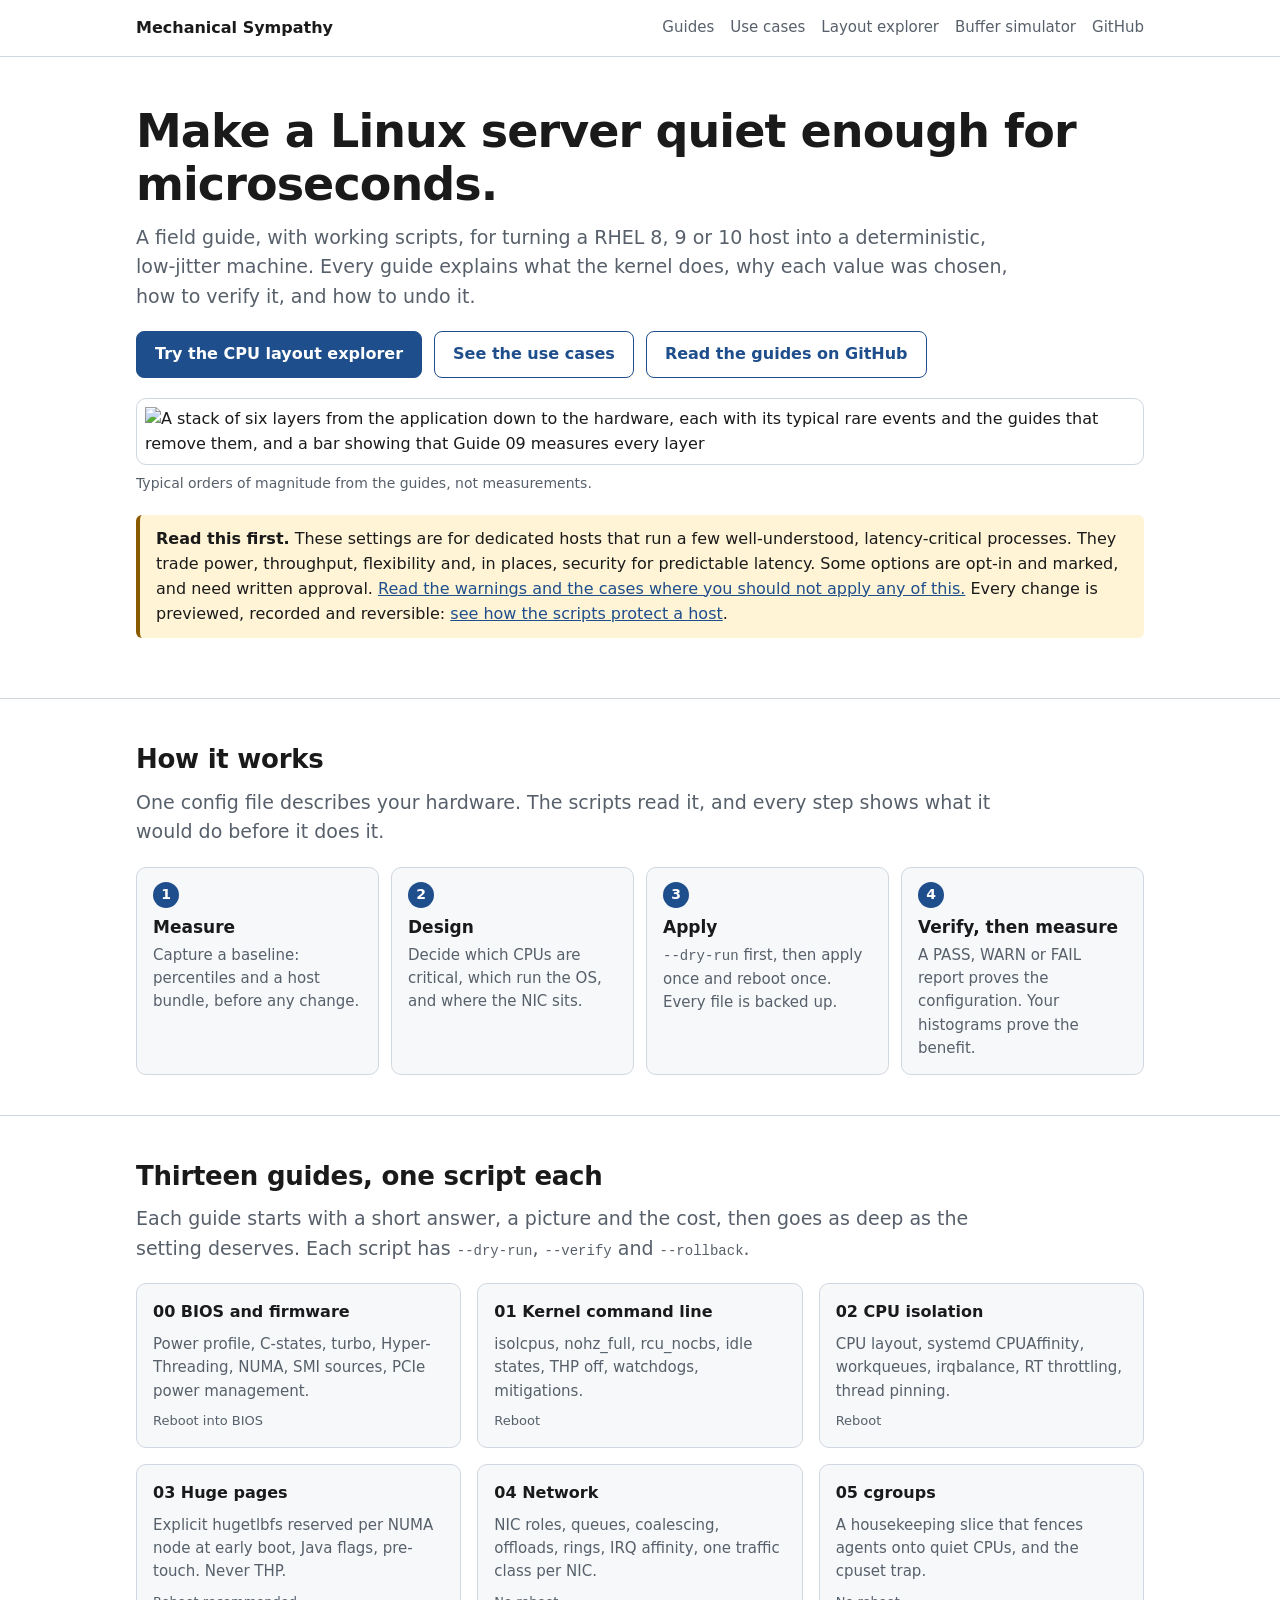
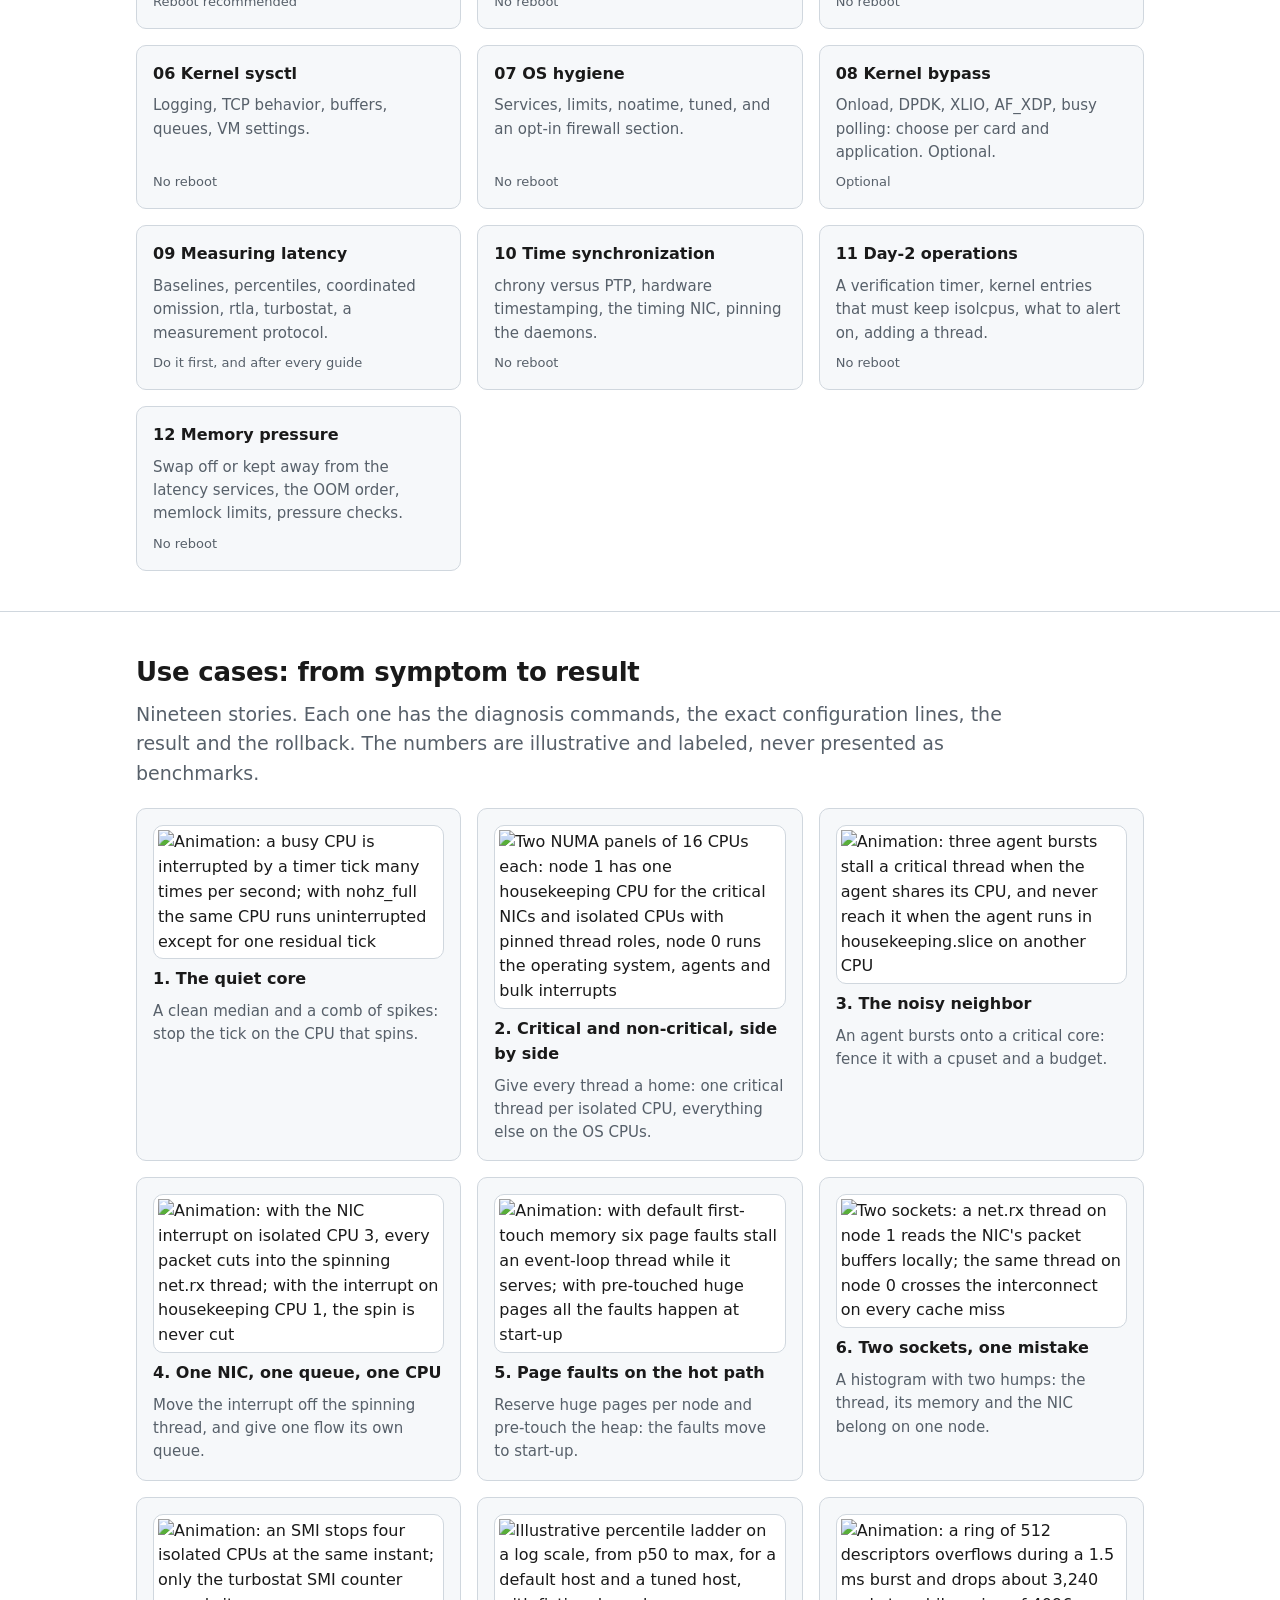
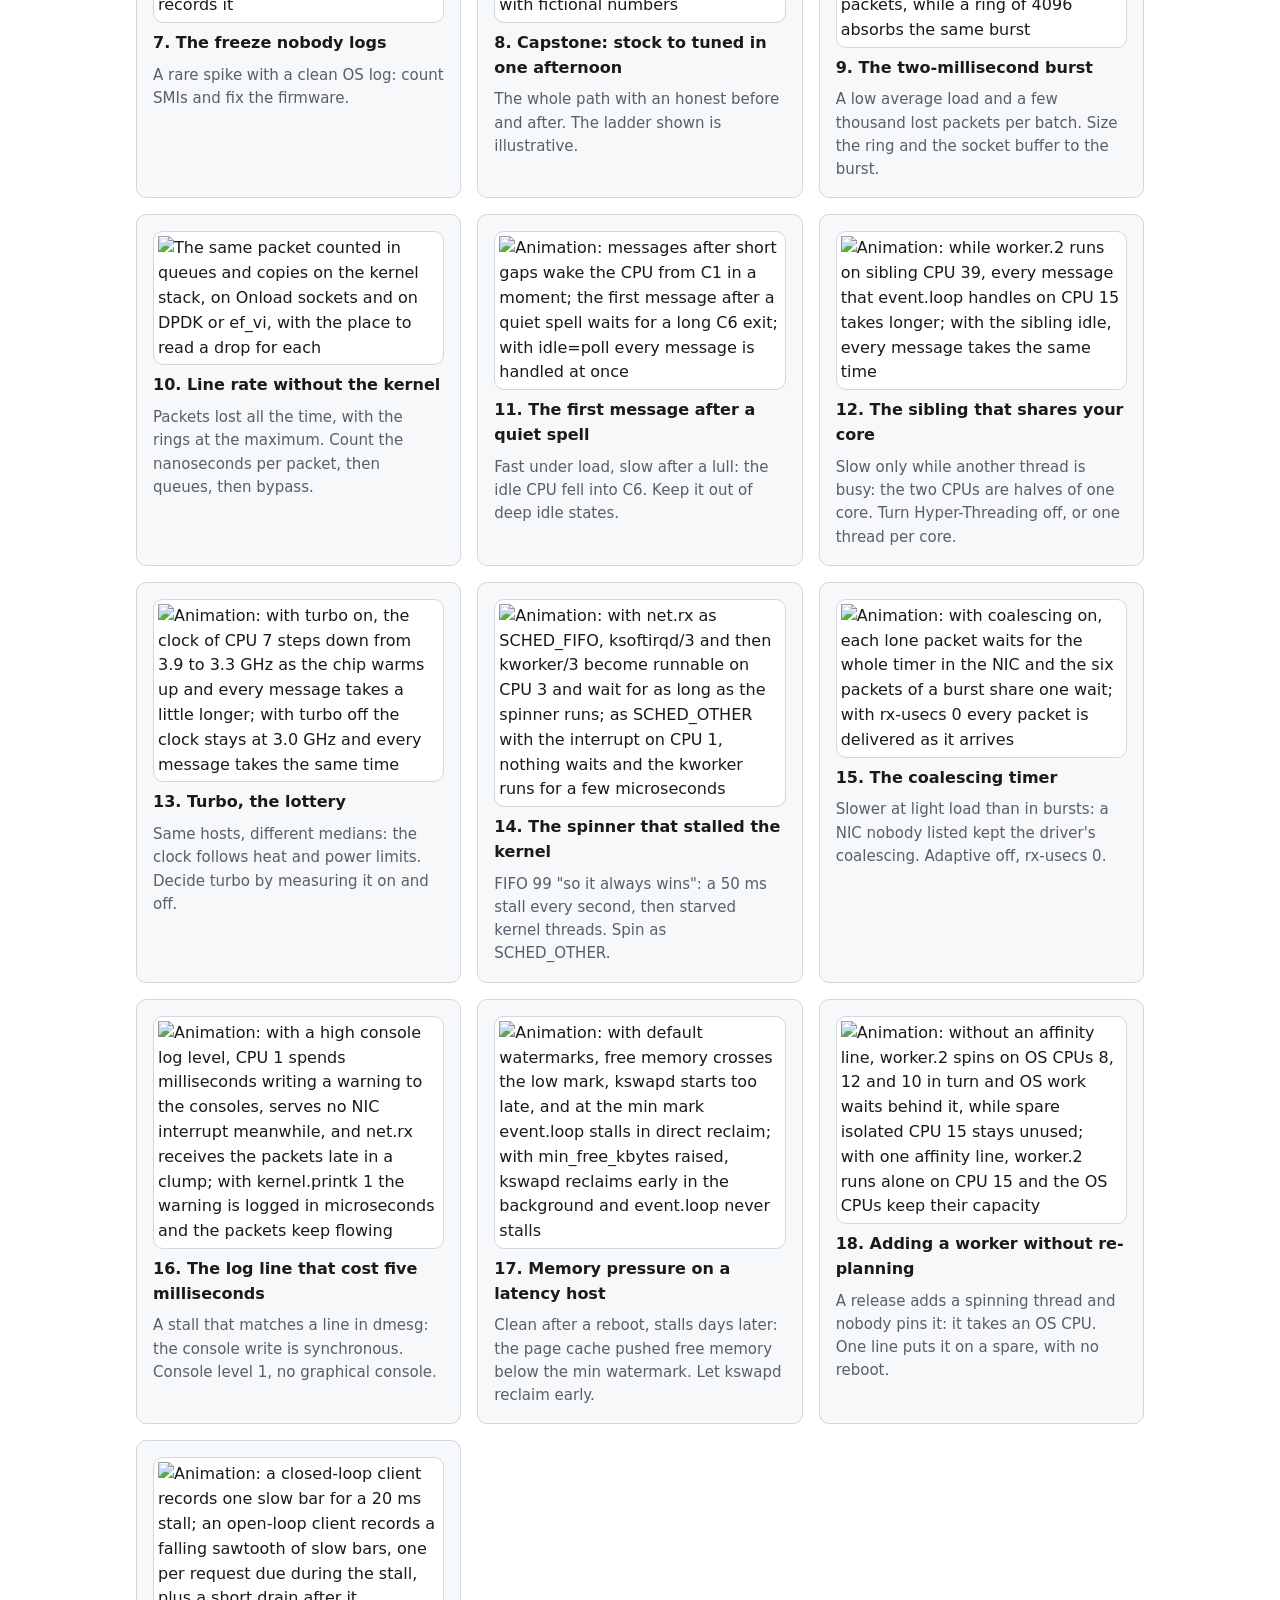
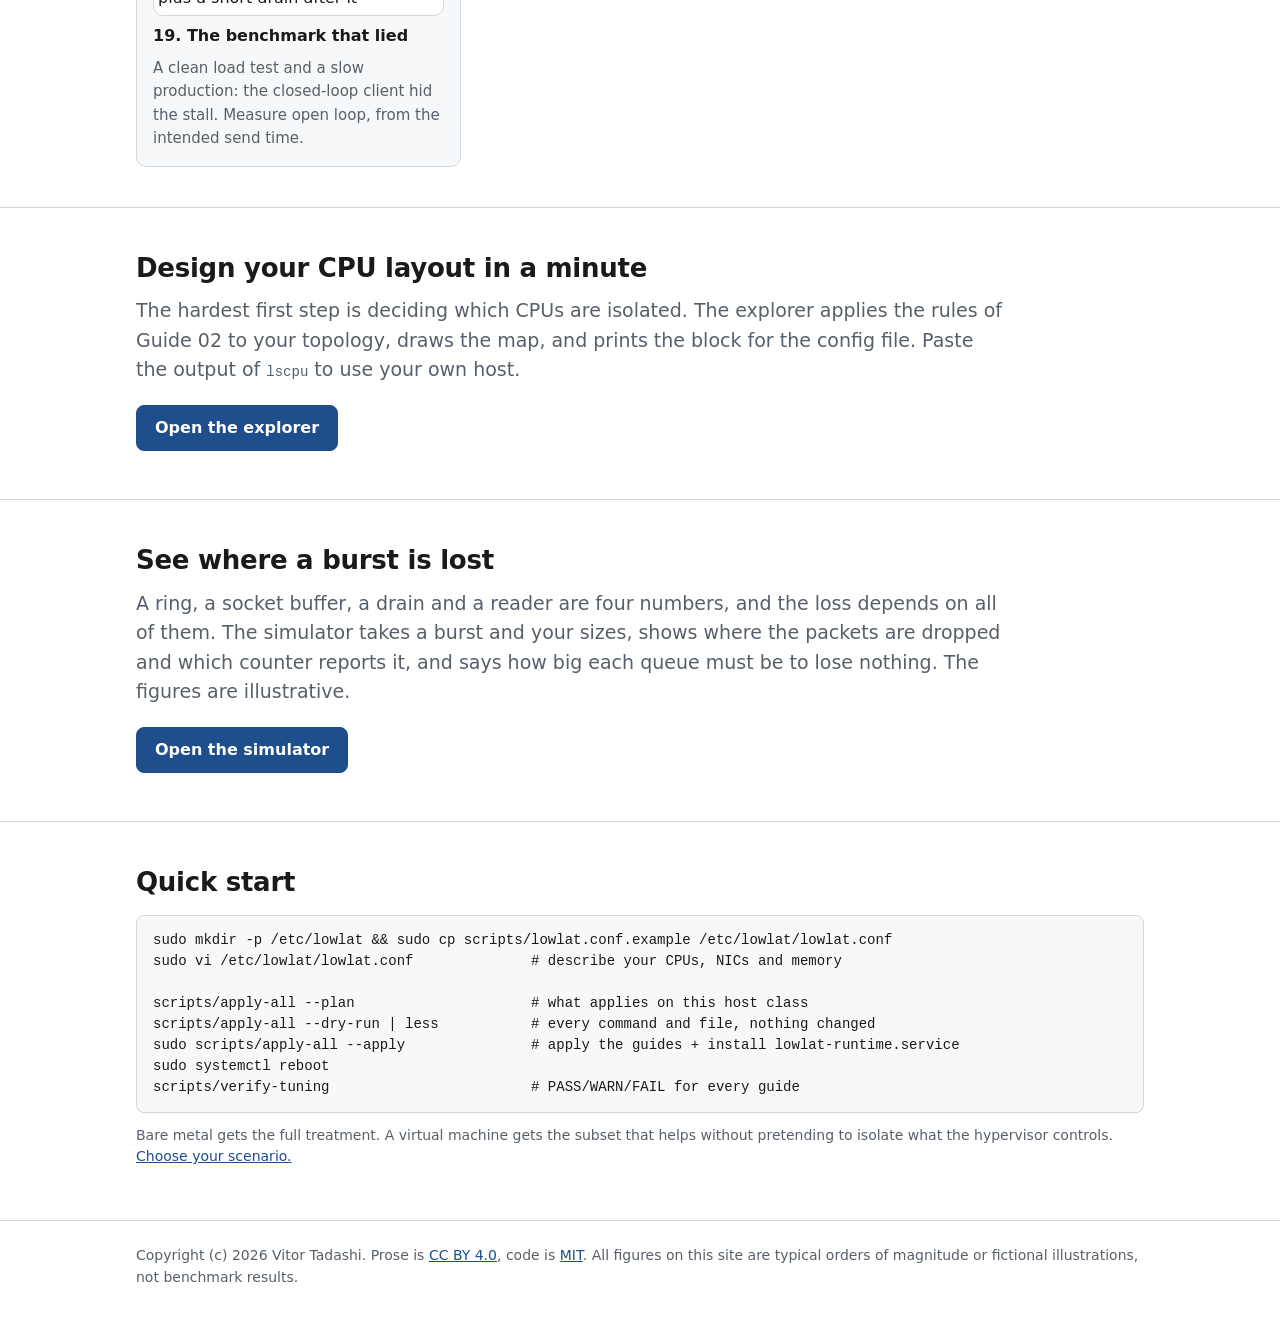
==== commit 65368adb: "feat(memory): add guide 12 for swap, mlock and the oom killer Nothing in Guides 00 to 11 decided wha" ====
--- a/site/index.html
+++ b/site/index.html
@@ -4,7 +4,7 @@
 <meta charset="utf-8">
 <meta name="viewport" content="width=device-width, initial-scale=1">
 <title>Mechanical Sympathy</title>
-<meta name="description" content="Low-latency tuning for RHEL 8, 9 and 10: twelve guides, one script per guide, use cases from symptom to result, and a CPU layout explorer and a buffer simulator.">
+<meta name="description" content="Low-latency tuning for RHEL 8, 9 and 10: thirteen guides, one script per guide, use cases from symptom to result, and a CPU layout explorer and a buffer simulator.">
 <link rel="stylesheet" href="style.css">
 </head>
 <body>
@@ -54,7 +54,7 @@
 
 <section id="guides">
 	<div class="wrap">
-		<h2>Twelve guides, one script each</h2>
+		<h2>Thirteen guides, one script each</h2>
 		<p class="lead">Each guide starts with a short answer, a picture and the cost, then goes as deep as the setting deserves. Each script has <code>--dry-run</code>, <code>--verify</code> and <code>--rollback</code>.</p>
 		<div class="grid">
 			<div class="card"><a class="title" href="https://github.com/vitor-tadashi/mechanical-sympathy/blob/main/guides/00-bios-firmware.md">00 BIOS and firmware</a><p>Power profile, C-states, turbo, Hyper-Threading, NUMA, SMI sources, PCIe power management.</p><div class="meta">Reboot into BIOS</div></div>
@@ -69,6 +69,7 @@
 			<div class="card"><a class="title" href="https://github.com/vitor-tadashi/mechanical-sympathy/blob/main/guides/09-measuring-latency.md">09 Measuring latency</a><p>Baselines, percentiles, coordinated omission, rtla, turbostat, a measurement protocol.</p><div class="meta">Do it first, and after every guide</div></div>
 			<div class="card"><a class="title" href="https://github.com/vitor-tadashi/mechanical-sympathy/blob/main/guides/10-time-sync.md">10 Time synchronization</a><p>chrony versus PTP, hardware timestamping, the timing NIC, pinning the daemons.</p><div class="meta">No reboot</div></div>
 			<div class="card"><a class="title" href="https://github.com/vitor-tadashi/mechanical-sympathy/blob/main/guides/11-day2-operations.md">11 Day-2 operations</a><p>A verification timer, kernel entries that must keep isolcpus, what to alert on, adding a thread.</p><div class="meta">No reboot</div></div>
+			<div class="card"><a class="title" href="https://github.com/vitor-tadashi/mechanical-sympathy/blob/main/guides/12-memory-pressure.md">12 Memory pressure</a><p>Swap off or kept away from the latency services, the OOM order, memlock limits, pressure checks.</p><div class="meta">No reboot</div></div>
 		</div>
 	</div>
 </section>
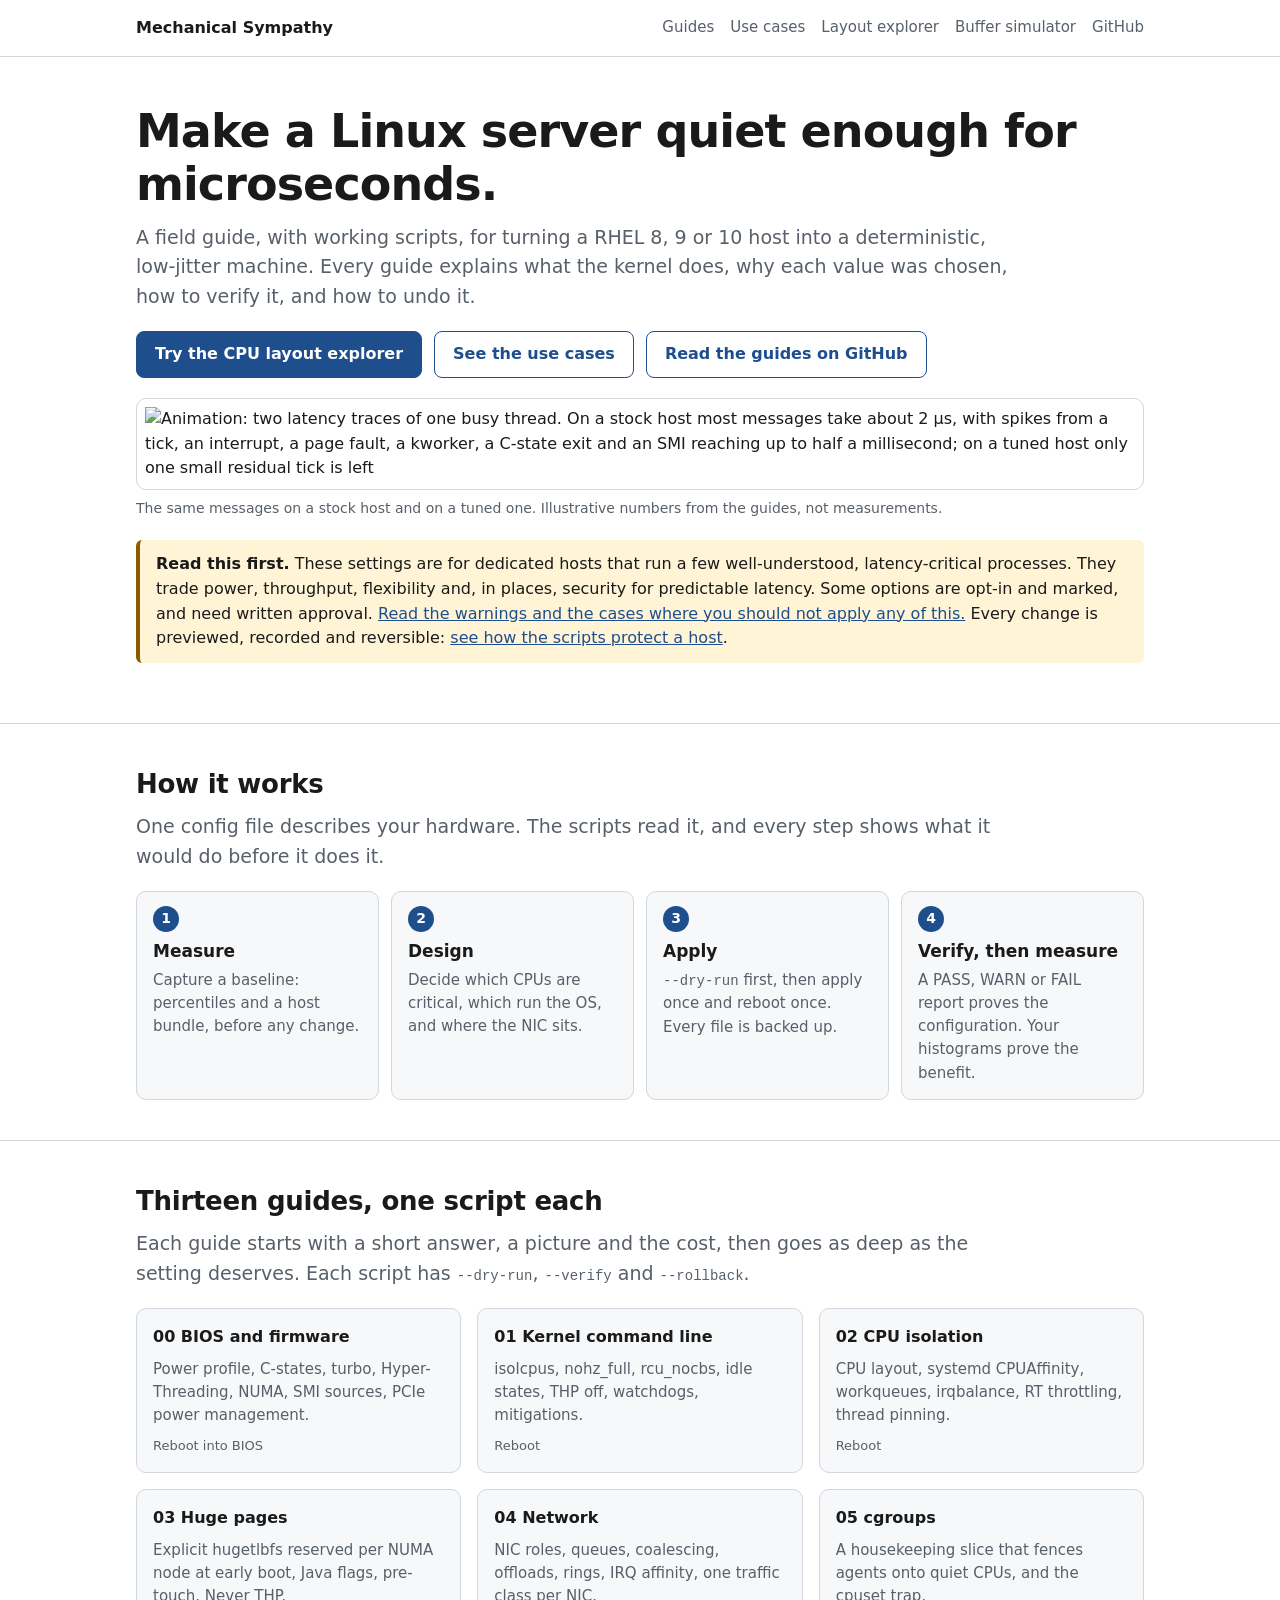
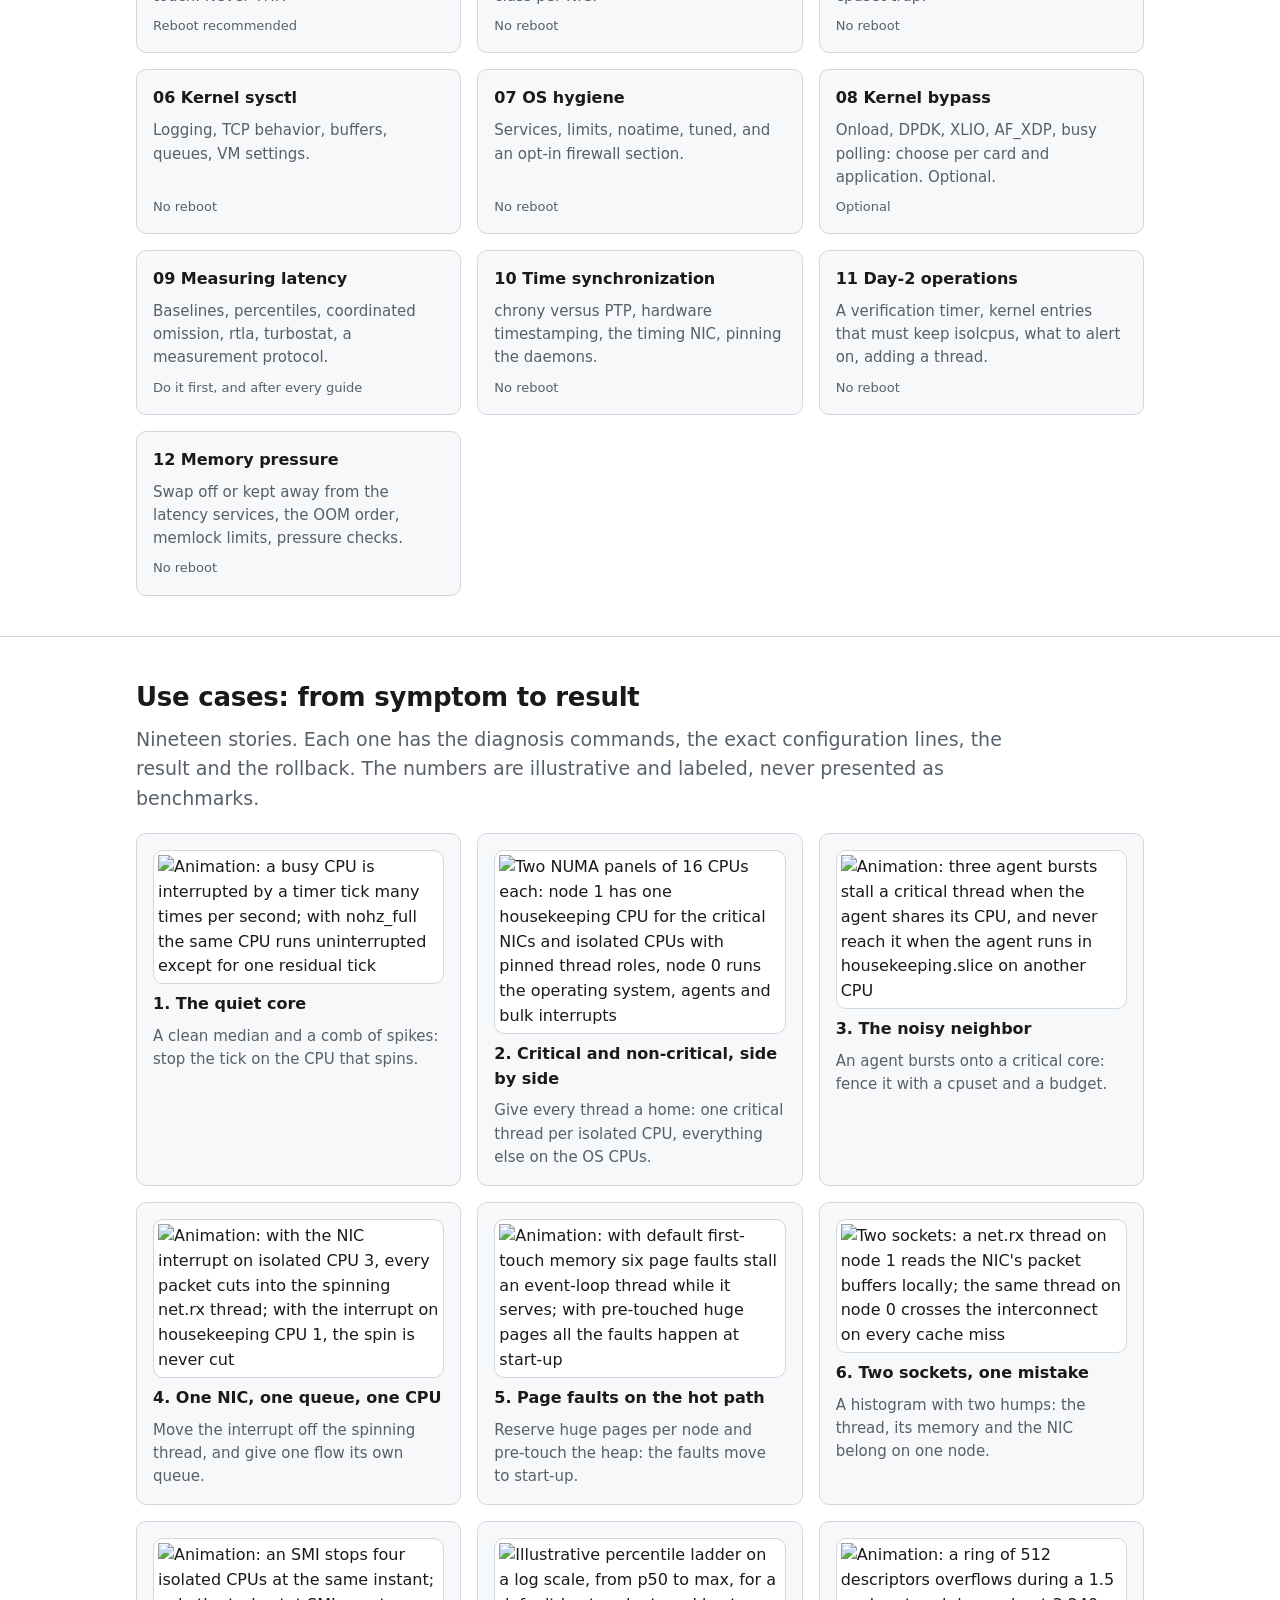
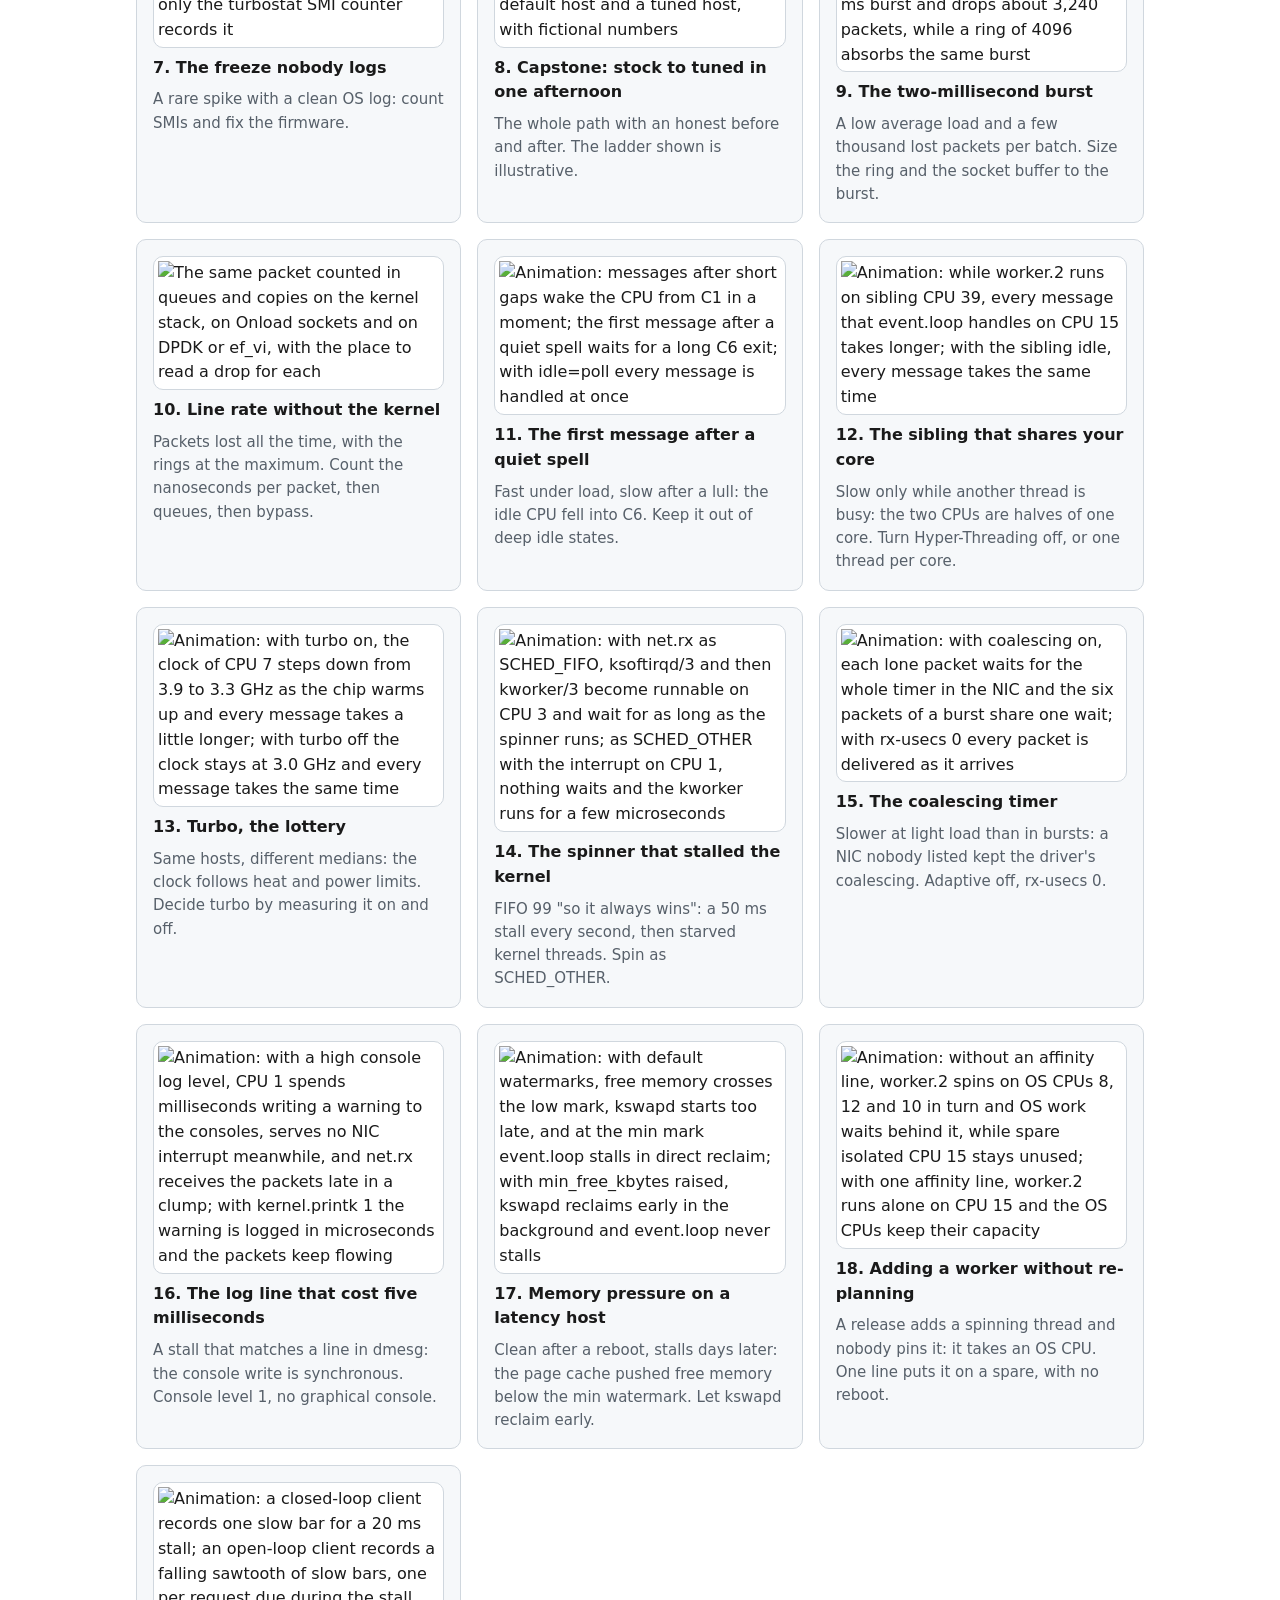
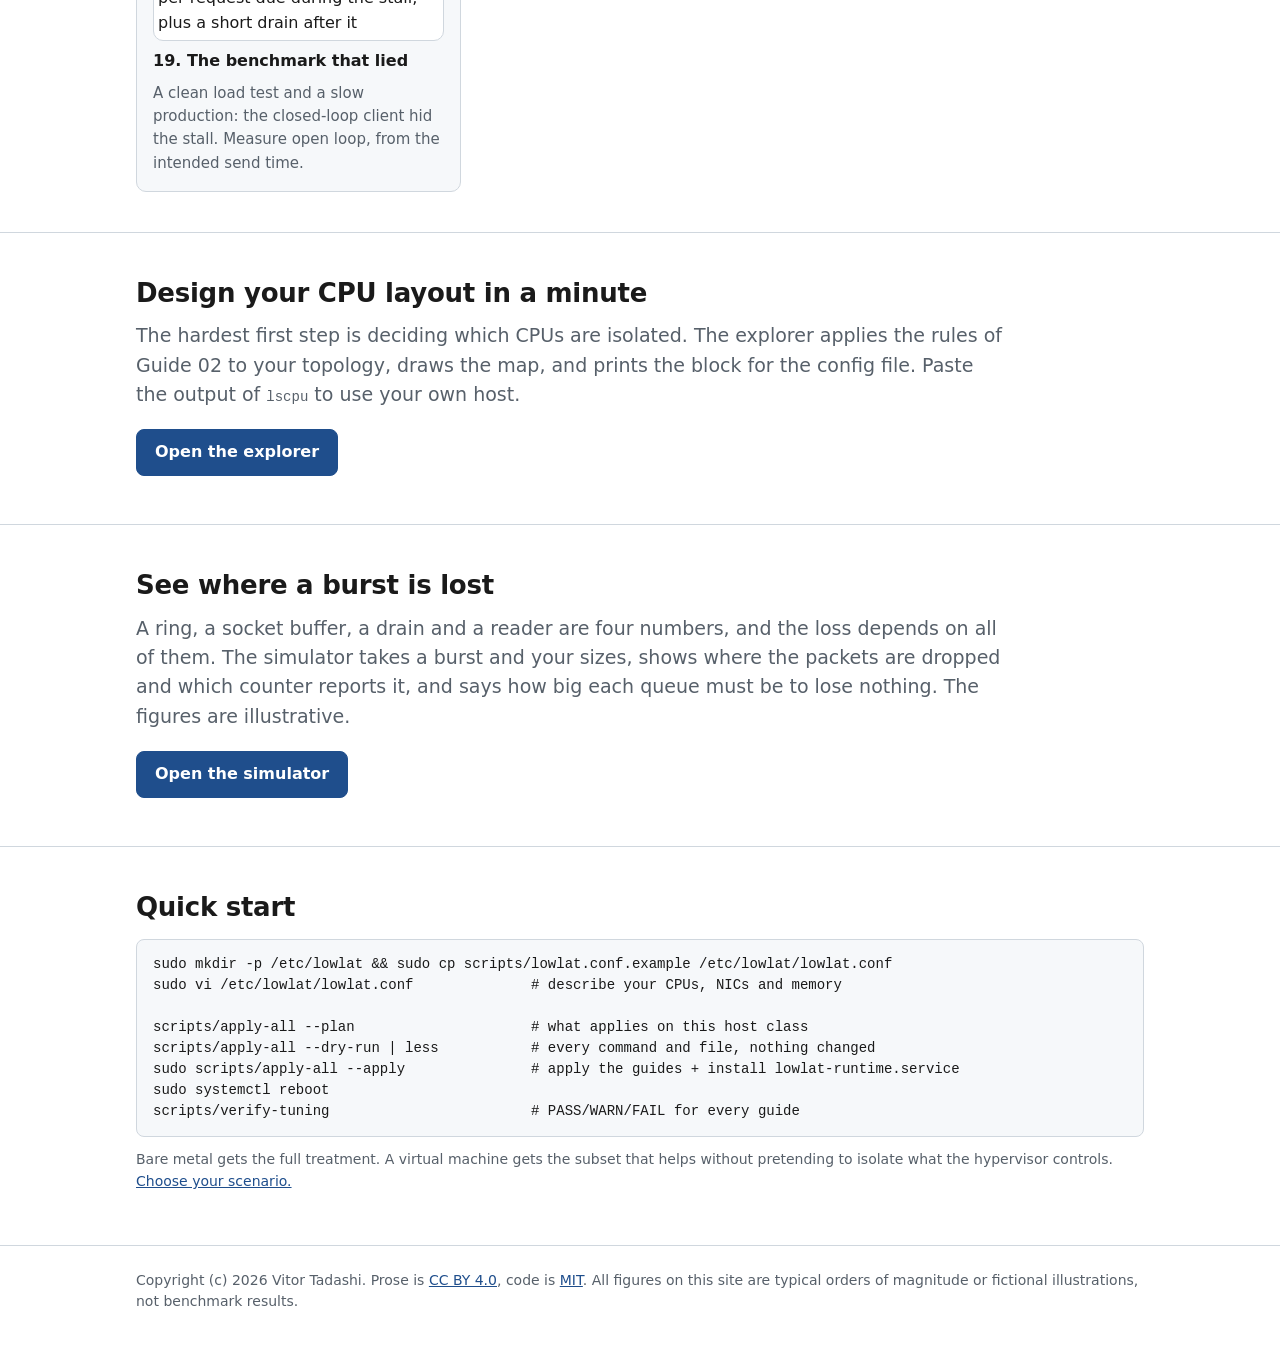
==== commit 26e6ce2f: "docs(style): add a visual system with dark mode and moving tokens STYLE.md gains a "Picture it" line" ====
--- a/site/index.html
+++ b/site/index.html
@@ -31,8 +31,8 @@
 			<a class="btn secondary" href="#use-cases">See the use cases</a>
 			<a class="btn secondary" href="https://github.com/vitor-tadashi/mechanical-sympathy">Read the guides on GitHub</a>
 		</div>
-		<div class="figure"><img src="assets/diagrams/jitter-map.svg" alt="A stack of six layers from the application down to the hardware, each with its typical rare events and the guides that remove them, and a bar showing that Guide 09 measures every layer"></div>
-		<p class="small">Typical orders of magnitude from the guides, not measurements.</p>
+		<div class="figure"><img src="assets/diagrams/tail-spikes.svg" alt="Animation: two latency traces of one busy thread. On a stock host most messages take about 2 µs, with spikes from a tick, an interrupt, a page fault, a kworker, a C-state exit and an SMI reaching up to half a millisecond; on a tuned host only one small residual tick is left"></div>
+		<p class="small">The same messages on a stock host and on a tuned one. Illustrative numbers from the guides, not measurements.</p>
 		<div class="notice">
 			<strong>Read this first.</strong> These settings are for dedicated hosts that run a few well-understood, latency-critical processes. They trade power, throughput, flexibility and, in places, security for predictable latency. Some options are opt-in and marked, and need written approval. <a href="https://github.com/vitor-tadashi/mechanical-sympathy#read-this-first">Read the warnings and the cases where you should not apply any of this.</a> Every change is previewed, recorded and reversible: <a href="https://github.com/vitor-tadashi/mechanical-sympathy/blob/main/SAFETY.md">see how the scripts protect a host</a>.
 		</div>
--- a/site/style.css
+++ b/site/style.css
@@ -1,6 +1,7 @@
 /* Shared styles for the site. No external fonts, images or scripts. Light and dark from the OS setting. */
 
 :root {
+	color-scheme: light dark;
 	--bg: #ffffff;
 	--fg: #1a1a1a;
 	--muted: #57606a;
@@ -21,6 +22,7 @@
 	--mut-bg: #eeeeee;
 	--mut-line: #777777;
 	--cell-fg: #14202b;
+	--figure-bg: #ffffff;
 	--radius: 10px;
 	--font: system-ui, -apple-system, "Segoe UI", Roboto, sans-serif;
 	--mono: ui-monospace, "SF Mono", Menlo, Consolas, monospace;
@@ -37,6 +39,7 @@
 		--accent-fg: #0d1117;
 		--warn-bg: #2d2412;
 		--warn-line: #d29922;
+		--figure-bg: #1f1f1f;
 	}
 }
 
@@ -102,7 +105,7 @@
 }
 .btn.secondary { background: transparent; color: var(--accent); }
 
-.figure { background: #ffffff; border: 1px solid var(--line); border-radius: var(--radius); padding: 8px; margin: 20px 0 8px; }
+.figure { background: var(--figure-bg); border: 1px solid var(--line); border-radius: var(--radius); padding: 8px; margin: 20px 0 8px; }
 .figure img { display: block; width: 100%; height: auto; }
 .figure.flush { margin: 0; padding: 4px; }
 @media (max-width: 640px) {
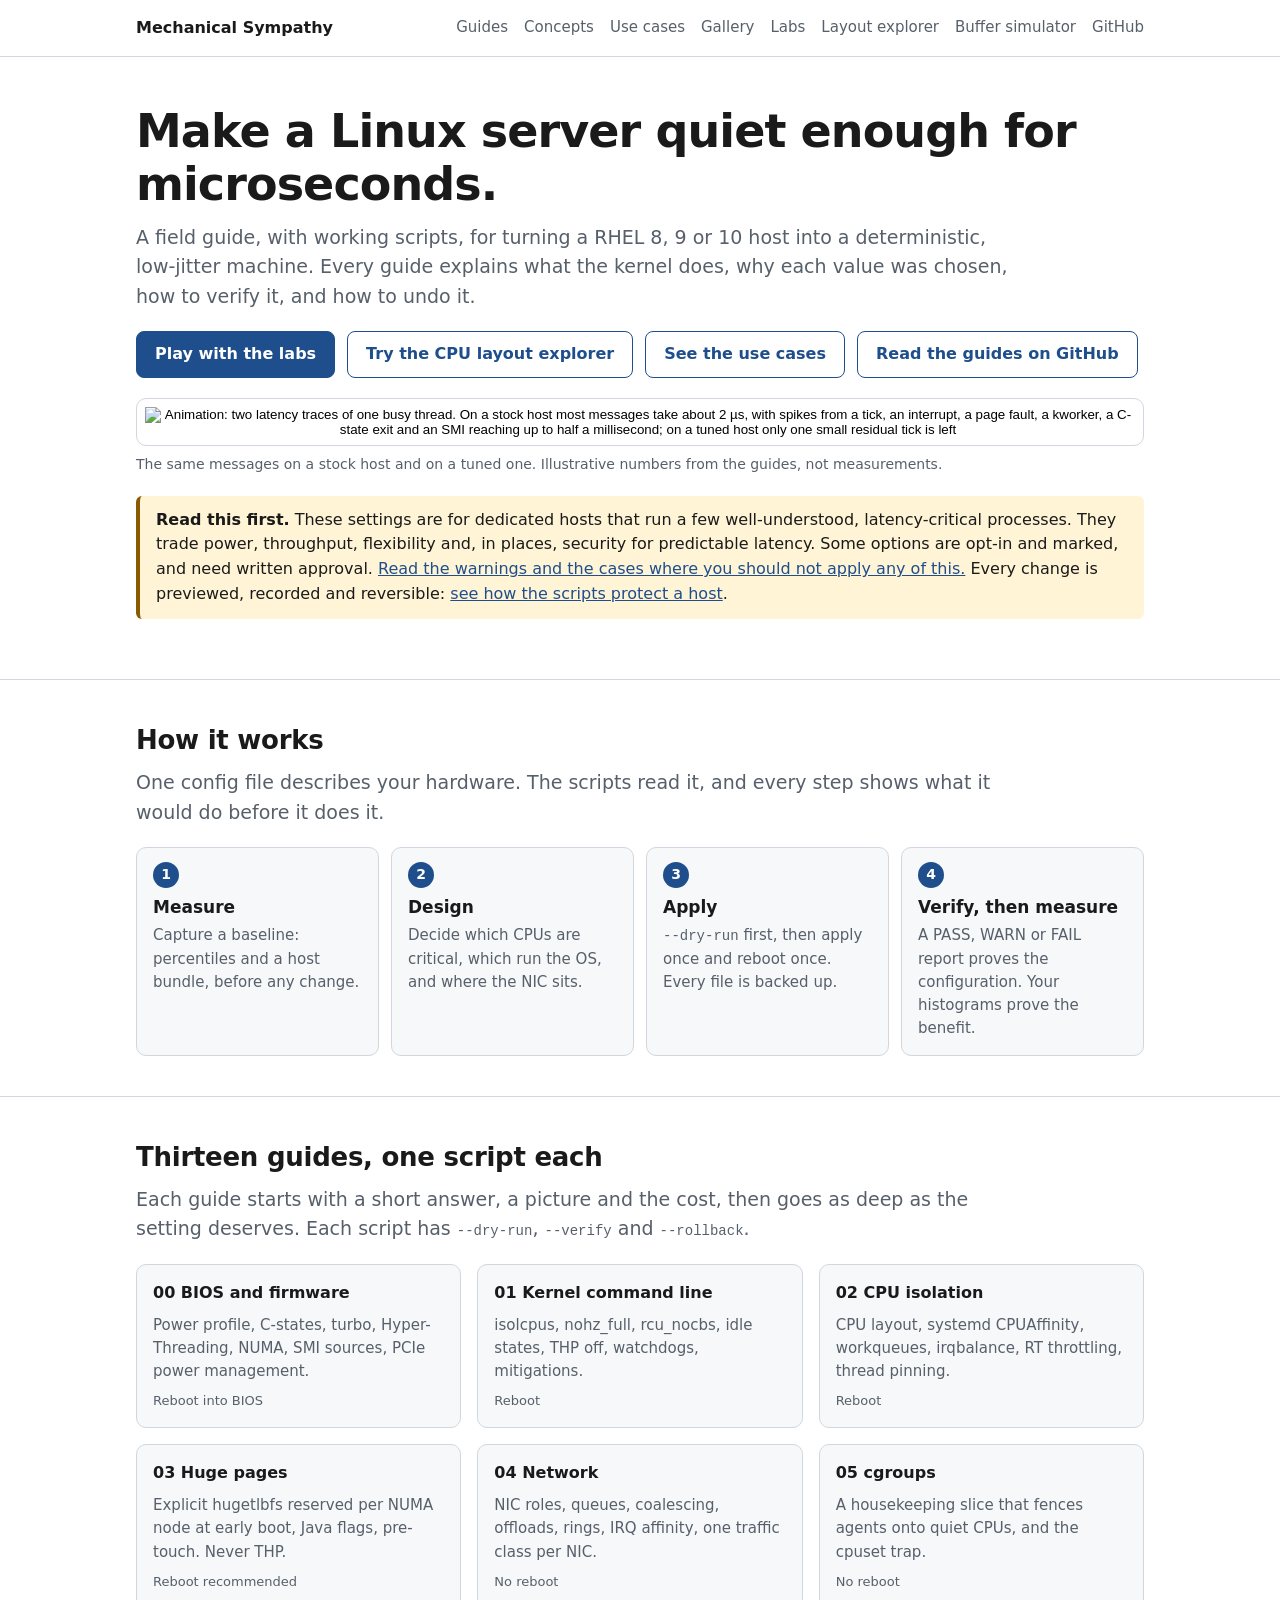
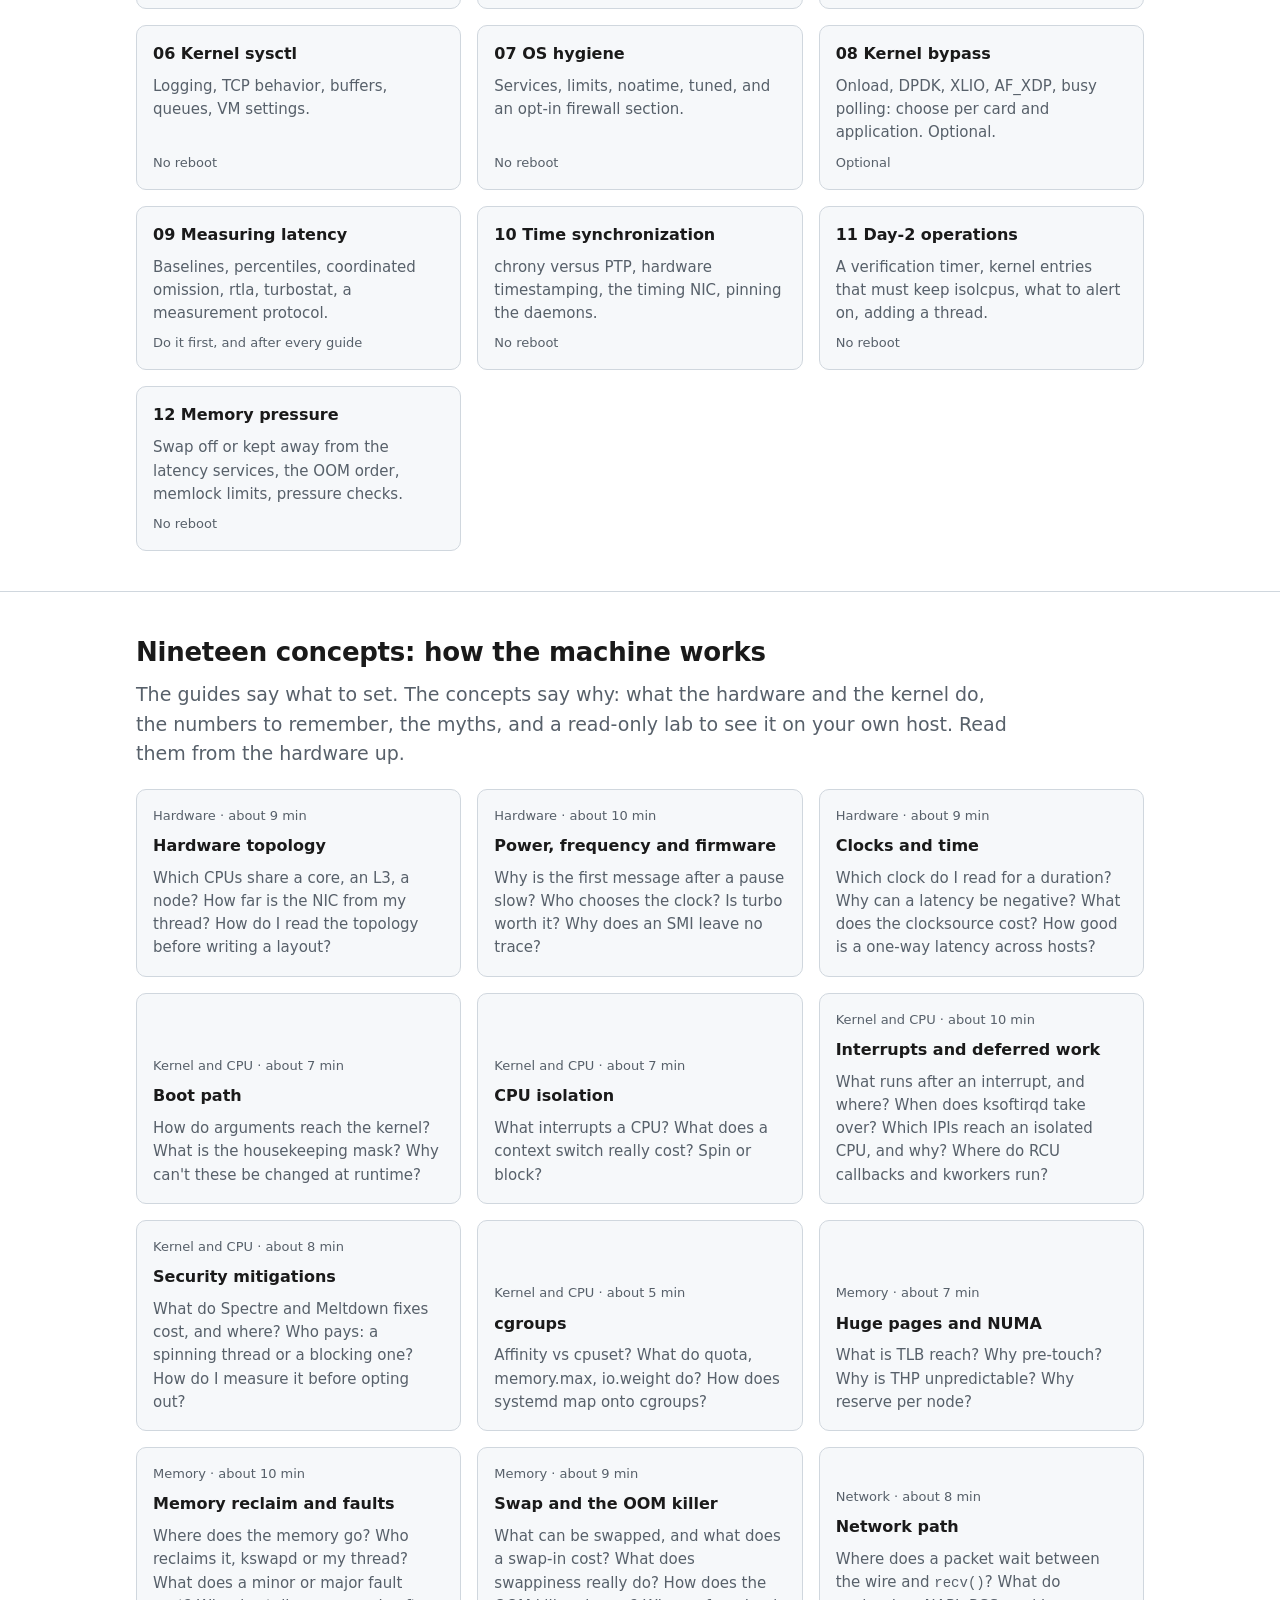
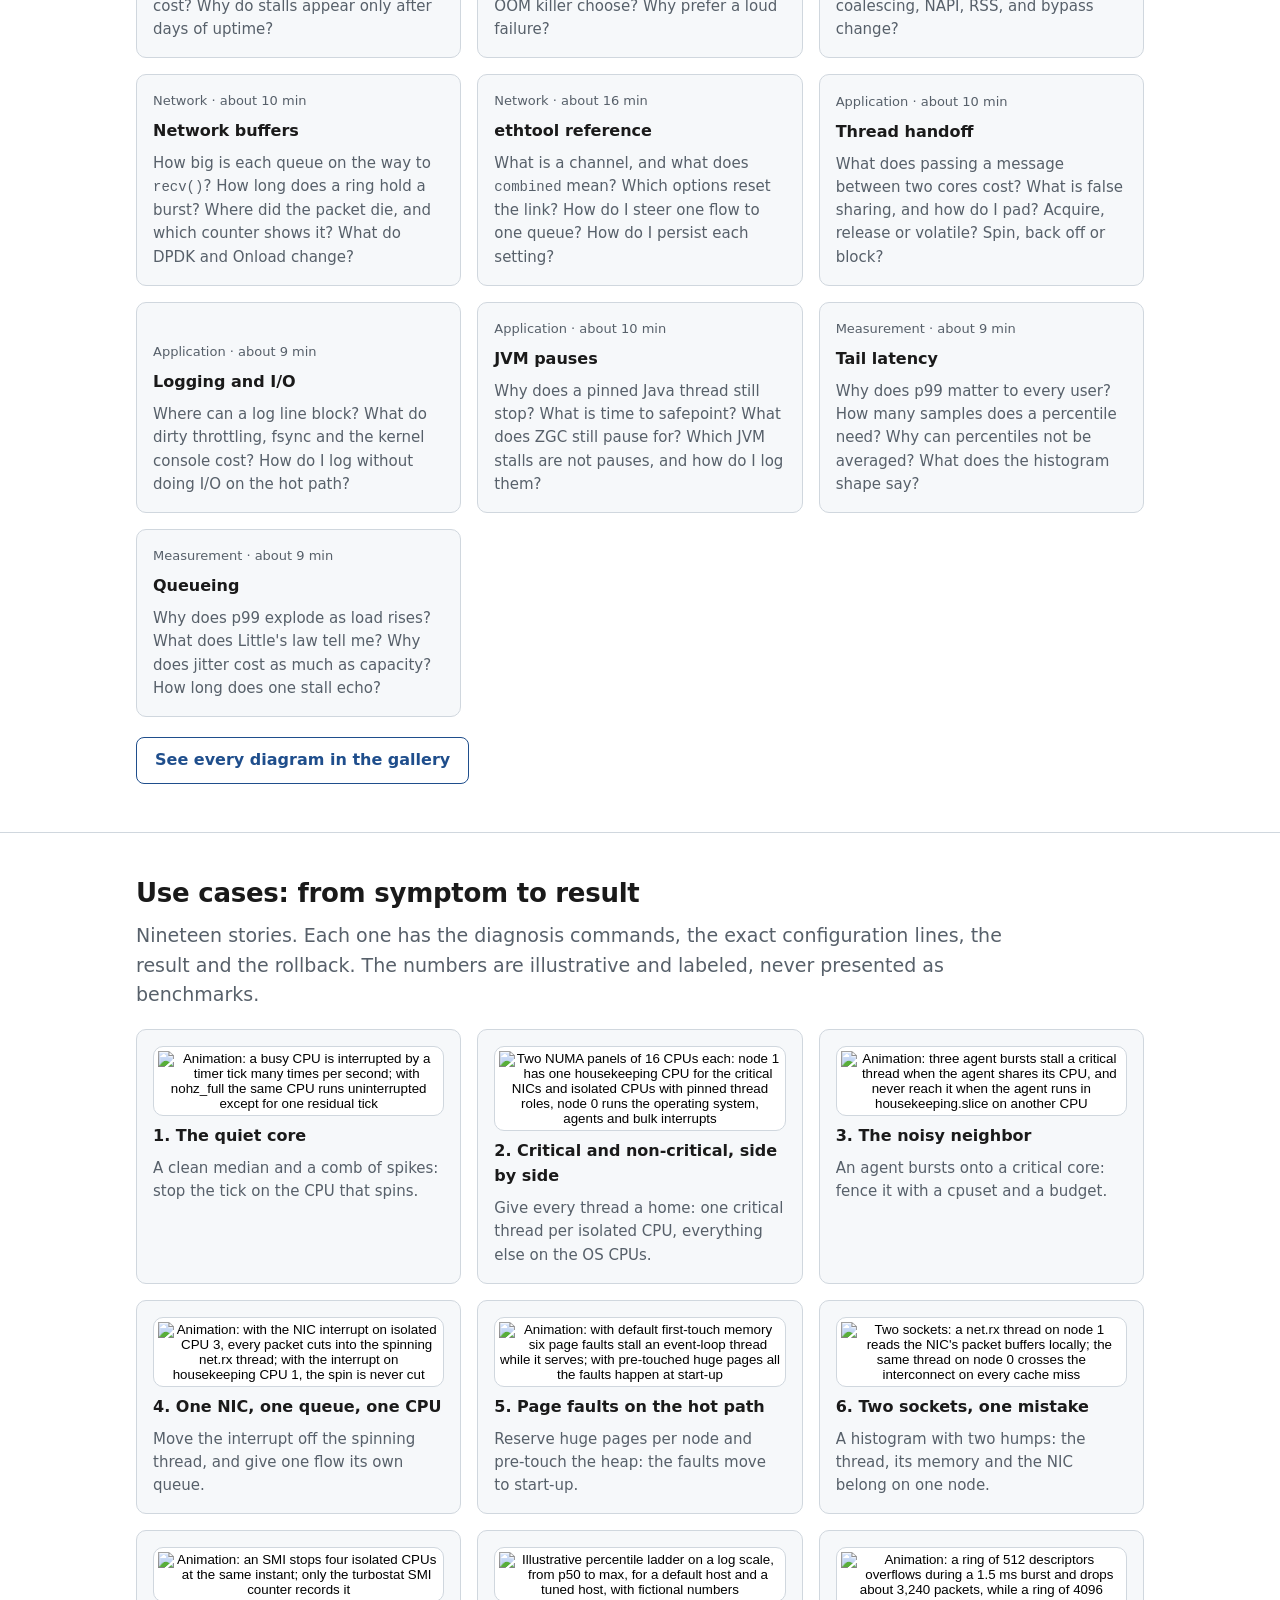
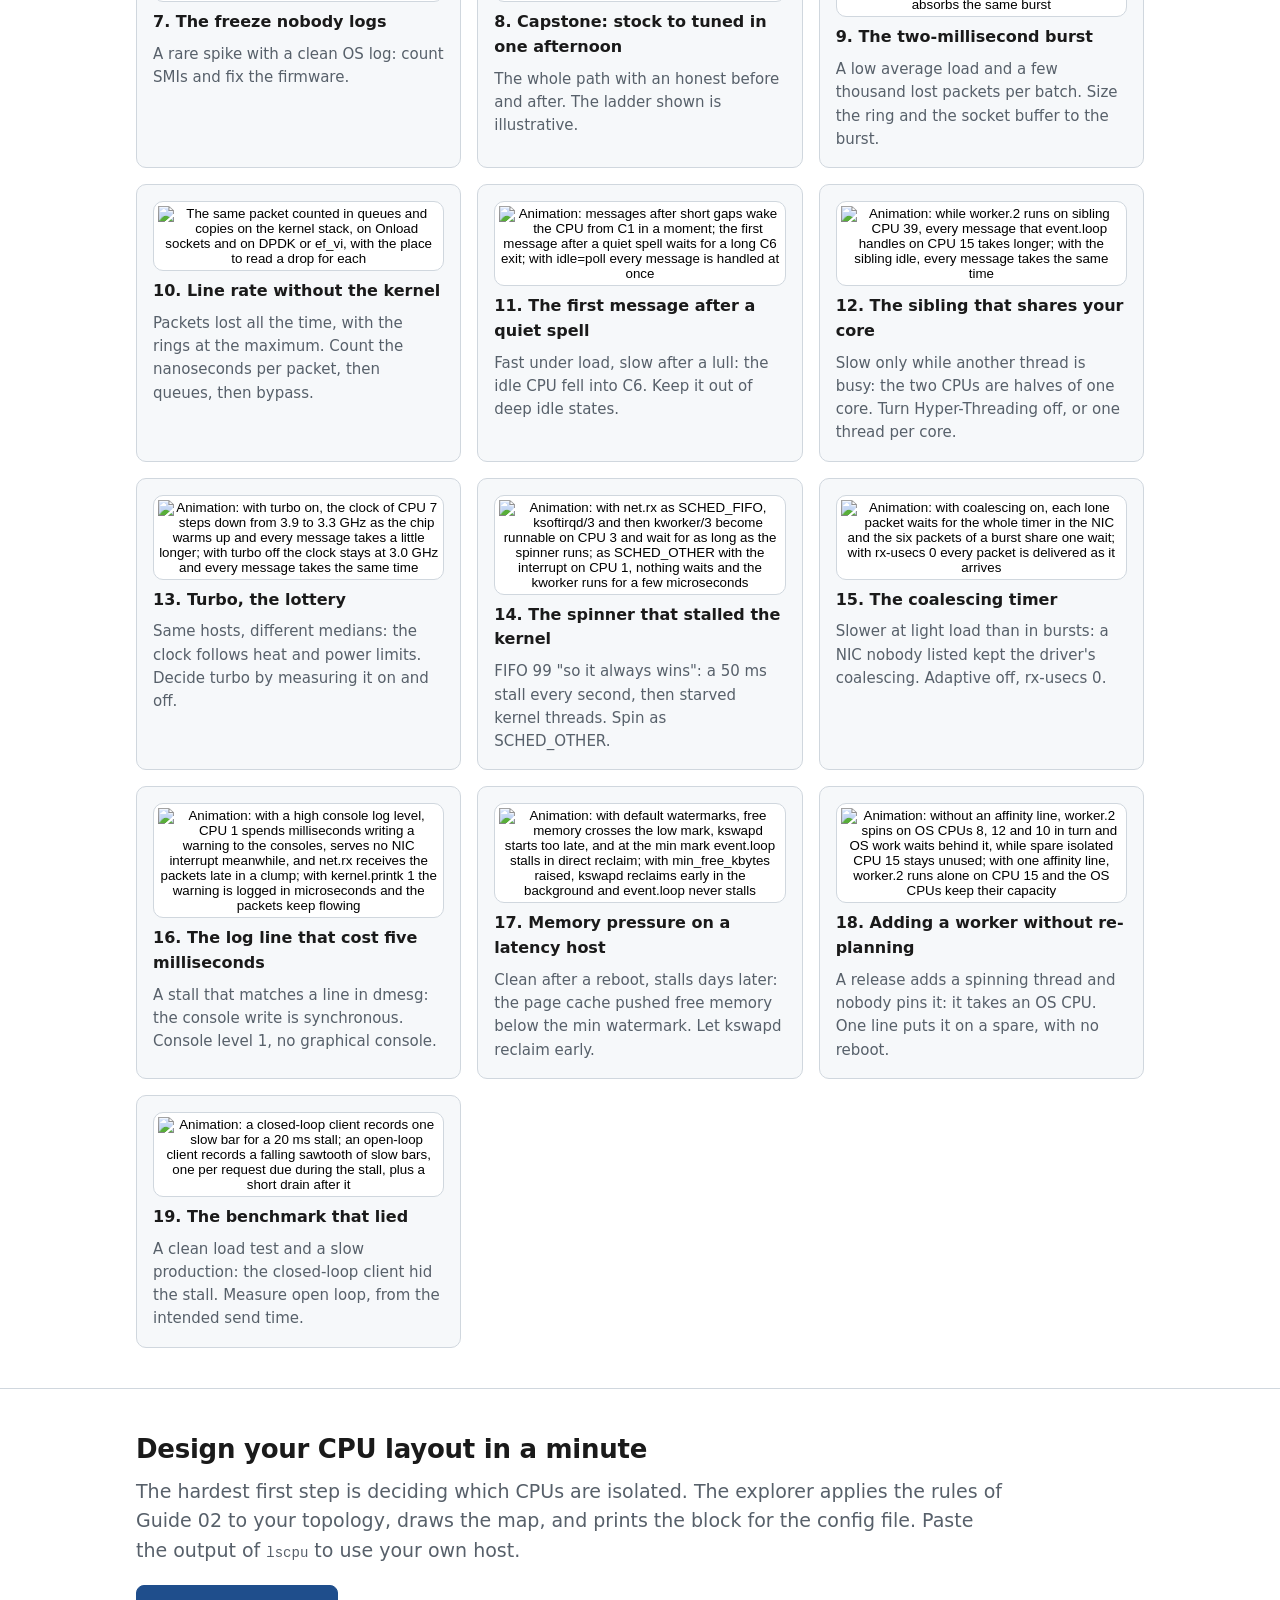
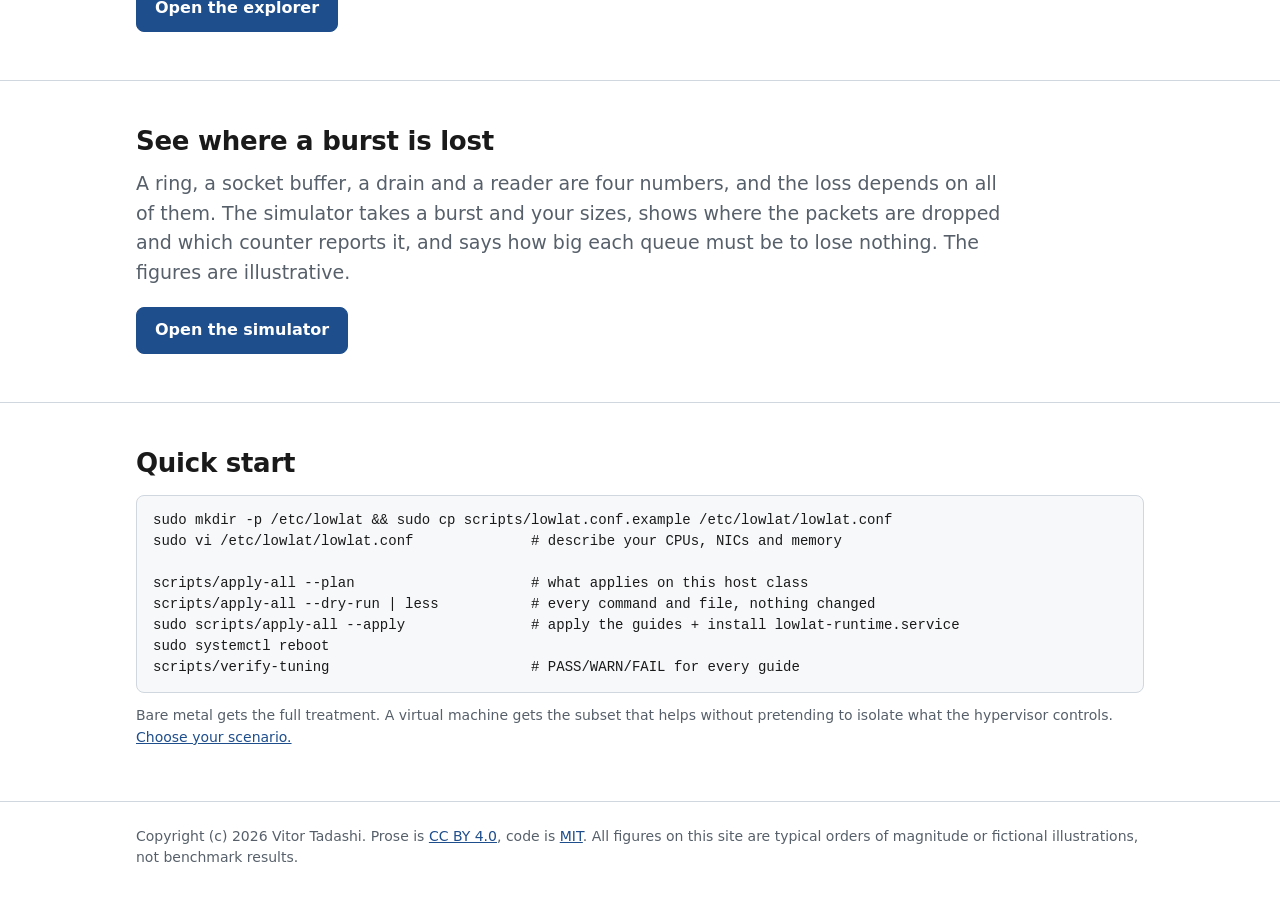
==== commit 2737502c: "feat(site): add a diagram gallery, interactive labs and the concepts The site showed 20 of the diagr" ====
--- a/site/index.html
+++ b/site/index.html
@@ -13,7 +13,10 @@
 		<a class="brand" href="index.html">Mechanical Sympathy</a>
 		<nav aria-label="Main">
 			<a href="#guides">Guides</a>
+			<a href="#concepts">Concepts</a>
 			<a href="#use-cases">Use cases</a>
+			<a href="gallery.html">Gallery</a>
+			<a href="labs.html">Labs</a>
 			<a href="explorer.html">Layout explorer</a>
 			<a href="buffers.html">Buffer simulator</a>
 			<a href="https://github.com/vitor-tadashi/mechanical-sympathy">GitHub</a>
@@ -27,7 +30,8 @@
 		<h1>Make a Linux server quiet enough for microseconds.</h1>
 		<p class="lead">A field guide, with working scripts, for turning a RHEL 8, 9 or 10 host into a deterministic, low-jitter machine. Every guide explains what the kernel does, why each value was chosen, how to verify it, and how to undo it.</p>
 		<div class="buttons">
-			<a class="btn" href="explorer.html">Try the CPU layout explorer</a>
+			<a class="btn" href="labs.html">Play with the labs</a>
+			<a class="btn secondary" href="explorer.html">Try the CPU layout explorer</a>
 			<a class="btn secondary" href="#use-cases">See the use cases</a>
 			<a class="btn secondary" href="https://github.com/vitor-tadashi/mechanical-sympathy">Read the guides on GitHub</a>
 		</div>
@@ -71,6 +75,35 @@
 			<div class="card"><a class="title" href="https://github.com/vitor-tadashi/mechanical-sympathy/blob/main/guides/11-day2-operations.md">11 Day-2 operations</a><p>A verification timer, kernel entries that must keep isolcpus, what to alert on, adding a thread.</p><div class="meta">No reboot</div></div>
 			<div class="card"><a class="title" href="https://github.com/vitor-tadashi/mechanical-sympathy/blob/main/guides/12-memory-pressure.md">12 Memory pressure</a><p>Swap off or kept away from the latency services, the OOM order, memlock limits, pressure checks.</p><div class="meta">No reboot</div></div>
 		</div>
+	</div>
+</section>
+
+<section id="concepts">
+	<div class="wrap">
+		<h2>Nineteen concepts: how the machine works</h2>
+		<p class="lead">The guides say what to set. The concepts say why: what the hardware and the kernel do, the numbers to remember, the myths, and a read-only lab to see it on your own host. Read them from the hardware up.</p>
+		<div class="grid">
+			<div class="card"><span class="meta">Hardware · about 9 min</span><a class="title" href="https://github.com/vitor-tadashi/mechanical-sympathy/blob/main/concepts/hardware-topology.md">Hardware topology</a><p>Which CPUs share a core, an L3, a node? How far is the NIC from my thread? How do I read the topology before writing a layout?</p></div>
+			<div class="card"><span class="meta">Hardware · about 10 min</span><a class="title" href="https://github.com/vitor-tadashi/mechanical-sympathy/blob/main/concepts/power-and-frequency.md">Power, frequency and firmware</a><p>Why is the first message after a pause slow? Who chooses the clock? Is turbo worth it? Why does an SMI leave no trace?</p></div>
+			<div class="card"><span class="meta">Hardware · about 9 min</span><a class="title" href="https://github.com/vitor-tadashi/mechanical-sympathy/blob/main/concepts/clocks-and-time.md">Clocks and time</a><p>Which clock do I read for a duration? Why can a latency be negative? What does the clocksource cost? How good is a one-way latency across hosts?</p></div>
+			<div class="card"><span class="meta">Kernel and CPU · about 7 min</span><a class="title" href="https://github.com/vitor-tadashi/mechanical-sympathy/blob/main/concepts/bootloader.md">Boot path</a><p>How do arguments reach the kernel? What is the housekeeping mask? Why can't these be changed at runtime?</p></div>
+			<div class="card"><span class="meta">Kernel and CPU · about 7 min</span><a class="title" href="https://github.com/vitor-tadashi/mechanical-sympathy/blob/main/concepts/cpu-isolation.md">CPU isolation</a><p>What interrupts a CPU? What does a context switch really cost? Spin or block?</p></div>
+			<div class="card"><span class="meta">Kernel and CPU · about 10 min</span><a class="title" href="https://github.com/vitor-tadashi/mechanical-sympathy/blob/main/concepts/interrupts-and-deferred-work.md">Interrupts and deferred work</a><p>What runs after an interrupt, and where? When does ksoftirqd take over? Which IPIs reach an isolated CPU, and why? Where do RCU callbacks and kworkers run?</p></div>
+			<div class="card"><span class="meta">Kernel and CPU · about 8 min</span><a class="title" href="https://github.com/vitor-tadashi/mechanical-sympathy/blob/main/concepts/security-mitigations.md">Security mitigations</a><p>What do Spectre and Meltdown fixes cost, and where? Who pays: a spinning thread or a blocking one? How do I measure it before opting out?</p></div>
+			<div class="card"><span class="meta">Kernel and CPU · about 5 min</span><a class="title" href="https://github.com/vitor-tadashi/mechanical-sympathy/blob/main/concepts/cgroups.md">cgroups</a><p>Affinity vs cpuset? What do quota, memory.max, io.weight do? How does systemd map onto cgroups?</p></div>
+			<div class="card"><span class="meta">Memory · about 7 min</span><a class="title" href="https://github.com/vitor-tadashi/mechanical-sympathy/blob/main/concepts/huge-pages.md">Huge pages and NUMA</a><p>What is TLB reach? Why pre-touch? Why is THP unpredictable? Why reserve per node?</p></div>
+			<div class="card"><span class="meta">Memory · about 10 min</span><a class="title" href="https://github.com/vitor-tadashi/mechanical-sympathy/blob/main/concepts/memory-reclaim.md">Memory reclaim and faults</a><p>Where does the memory go? Who reclaims it, kswapd or my thread? What does a minor or major fault cost? Why do stalls appear only after days of uptime?</p></div>
+			<div class="card"><span class="meta">Memory · about 9 min</span><a class="title" href="https://github.com/vitor-tadashi/mechanical-sympathy/blob/main/concepts/swap-and-oom.md">Swap and the OOM killer</a><p>What can be swapped, and what does a swap-in cost? What does swappiness really do? How does the OOM killer choose? Why prefer a loud failure?</p></div>
+			<div class="card"><span class="meta">Network · about 8 min</span><a class="title" href="https://github.com/vitor-tadashi/mechanical-sympathy/blob/main/concepts/network-tuning.md">Network path</a><p>Where does a packet wait between the wire and <code>recv()</code>? What do coalescing, NAPI, RSS, and bypass change?</p></div>
+			<div class="card"><span class="meta">Network · about 10 min</span><a class="title" href="https://github.com/vitor-tadashi/mechanical-sympathy/blob/main/concepts/network-buffers.md">Network buffers</a><p>How big is each queue on the way to <code>recv()</code>? How long does a ring hold a burst? Where did the packet die, and which counter shows it? What do DPDK and Onload change?</p></div>
+			<div class="card"><span class="meta">Network · about 16 min</span><a class="title" href="https://github.com/vitor-tadashi/mechanical-sympathy/blob/main/concepts/ethtool.md">ethtool reference</a><p>What is a channel, and what does <code>combined</code> mean? Which options reset the link? How do I steer one flow to one queue? How do I persist each setting?</p></div>
+			<div class="card"><span class="meta">Application · about 10 min</span><a class="title" href="https://github.com/vitor-tadashi/mechanical-sympathy/blob/main/concepts/thread-handoff.md">Thread handoff</a><p>What does passing a message between two cores cost? What is false sharing, and how do I pad? Acquire, release or volatile? Spin, back off or block?</p></div>
+			<div class="card"><span class="meta">Application · about 9 min</span><a class="title" href="https://github.com/vitor-tadashi/mechanical-sympathy/blob/main/concepts/logging-and-io.md">Logging and I/O</a><p>Where can a log line block? What do dirty throttling, fsync and the kernel console cost? How do I log without doing I/O on the hot path?</p></div>
+			<div class="card"><span class="meta">Application · about 10 min</span><a class="title" href="https://github.com/vitor-tadashi/mechanical-sympathy/blob/main/concepts/jvm-pauses.md">JVM pauses</a><p>Why does a pinned Java thread still stop? What is time to safepoint? What does ZGC still pause for? Which JVM stalls are not pauses, and how do I log them?</p></div>
+			<div class="card"><span class="meta">Measurement · about 9 min</span><a class="title" href="https://github.com/vitor-tadashi/mechanical-sympathy/blob/main/concepts/tail-latency.md">Tail latency</a><p>Why does p99 matter to every user? How many samples does a percentile need? Why can percentiles not be averaged? What does the histogram shape say?</p></div>
+			<div class="card"><span class="meta">Measurement · about 9 min</span><a class="title" href="https://github.com/vitor-tadashi/mechanical-sympathy/blob/main/concepts/queueing.md">Queueing</a><p>Why does p99 explode as load rises? What does Little's law tell me? Why does jitter cost as much as capacity? How long does one stall echo?</p></div>
+		</div>
+		<div class="buttons"><a class="btn secondary" href="gallery.html">See every diagram in the gallery</a></div>
 	</div>
 </section>
 
@@ -141,5 +174,6 @@
 		<p>Copyright (c) 2026 Vitor Tadashi. Prose is <a href="https://github.com/vitor-tadashi/mechanical-sympathy/blob/main/LICENSE-docs">CC BY 4.0</a>, code is <a href="https://github.com/vitor-tadashi/mechanical-sympathy/blob/main/LICENSE">MIT</a>. All figures on this site are typical orders of magnitude or fictional illustrations, not benchmark results.</p>
 	</div>
 </footer>
+<script src="zoom.js"></script>
 </body>
 </html>
--- a/site/style.css
+++ b/site/style.css
@@ -252,3 +252,65 @@
 .chart .ccap { stroke: #9b1c1c; stroke-width: 1.5; stroke-dasharray: 5 3; }
 .chart .cline { fill: none; stroke: #1f4e8c; stroke-width: 2.5; }
 .chart .ctick { stroke: #8c959f; stroke-width: 1; }
+
+/* Zoom dialog (zoom.js) */
+.zoom-trigger { display: block; width: 100%; padding: 0; border: 0; background: none; cursor: zoom-in; }
+.zoom-trigger:hover img { opacity: 0.92; }
+dialog.zoom {
+	width: min(1000px, calc(100vw - 32px));
+	max-height: calc(100vh - 32px);
+	border: 1px solid var(--line);
+	border-radius: var(--radius);
+	background: var(--bg);
+	color: var(--fg);
+	padding: 16px;
+}
+dialog.zoom::backdrop { background: rgba(0, 0, 0, 0.55); }
+.zoom-bar { display: flex; gap: 8px; align-items: center; flex-wrap: wrap; }
+.zoom-bar h2 { font-size: 18px; margin: 0 auto 0 0; flex: 1 1 260px; }
+.zoom-bar .btn { padding: 6px 12px; font-size: 14px; }
+.zoom-art { margin: 12px 0; }
+
+/* Gallery */
+.filters { display: flex; flex-wrap: wrap; gap: 8px; margin: 20px 0 8px; }
+.filters .btn { padding: 6px 12px; font-size: 14px; font-weight: 500; }
+.filters .btn[aria-pressed="true"] { background: var(--accent); color: var(--accent-fg); }
+.gallery h3 { font-size: 15px; line-height: 1.35; }
+
+/* Labs */
+section.lab { padding: 32px 0; }
+.lab .panel h3 { margin-bottom: 12px; }
+.lab .check { margin-bottom: 10px; align-items: flex-start; font-size: 15px; }
+.lab .check input { margin-top: 4px; }
+.lab .figure { margin: 8px 0; }
+.lab svg { display: block; width: 100%; height: auto; }
+.lab-run { fill: var(--iso-bg); stroke: var(--iso-line); }
+.ev-task { fill: #4f7fc4; } .ev-tick { fill: #c0392b; } .ev-rcu { fill: #e08a1e; } .ev-irq { fill: #7b4fc4; } .ev-smi { fill: #1a1a1a; }
+.lab-grid { stroke: var(--line); stroke-dasharray: 3 3; }
+.lab-axis { font: 11px var(--font); fill: var(--muted); }
+.lab-label { font: 600 13px var(--font); fill: var(--fg); }
+.lab-value { font: 12px var(--font); fill: var(--fg); }
+.lab-bar { fill: var(--iso-bg); stroke: var(--iso-line); }
+.lab-bar.warnbar { fill: var(--risk-bg); stroke: var(--risk-line); }
+.lab-bar.benchbar { fill: var(--hk-bg); stroke: var(--hk-line); }
+.lab-plot { fill: var(--bg); stroke: var(--line); }
+.lab-line { fill: none; stroke: var(--risk-line); stroke-width: 1.5; }
+.verdict-text { font-weight: 600; margin-top: 8px; }
+.lab-track { position: relative; height: 34px; margin: 8px 0 4px; }
+.lab-path { display: flex; height: 22px; margin-top: 6px; border-radius: 6px; overflow: hidden; border: 1px solid var(--line); }
+.lab-path .seg { min-width: 3px; border-right: 1px solid var(--bg); }
+.seg-rest { background: transparent; }
+.st-hk { background: var(--hk-bg); } .st-app { background: var(--iso-bg); } .st-wait { background: var(--risk-bg); }
+.lab-token {
+	position: absolute; top: 0; left: 0; width: 14px; height: 14px; border-radius: 50%;
+	background: #8a5a00; border: 1px solid #1a1a1a;
+	animation: lab-trip 4s linear infinite;
+}
+@keyframes lab-trip { from { left: 0; } 80% { left: calc(var(--trip, 100%) - 14px); } to { left: calc(var(--trip, 100%) - 14px); } }
+@media (prefers-reduced-motion: reduce) { .lab-token { animation: none; left: calc(var(--trip, 100%) - 14px); } }
+.lab-sum { font-size: 18px; margin: 4px 0 8px; }
+.lab-table { border-collapse: collapse; width: 100%; font-size: 15px; }
+.lab-table td { padding: 4px 6px; border-bottom: 1px solid var(--line); }
+.lab-table td:last-child { text-align: right; white-space: nowrap; font-family: var(--mono); font-size: 14px; }
+.dot { display: inline-block; width: 12px; height: 12px; border-radius: 3px; border: 1px solid var(--line); vertical-align: -1px; }
+input[type="range"] { width: 100%; }
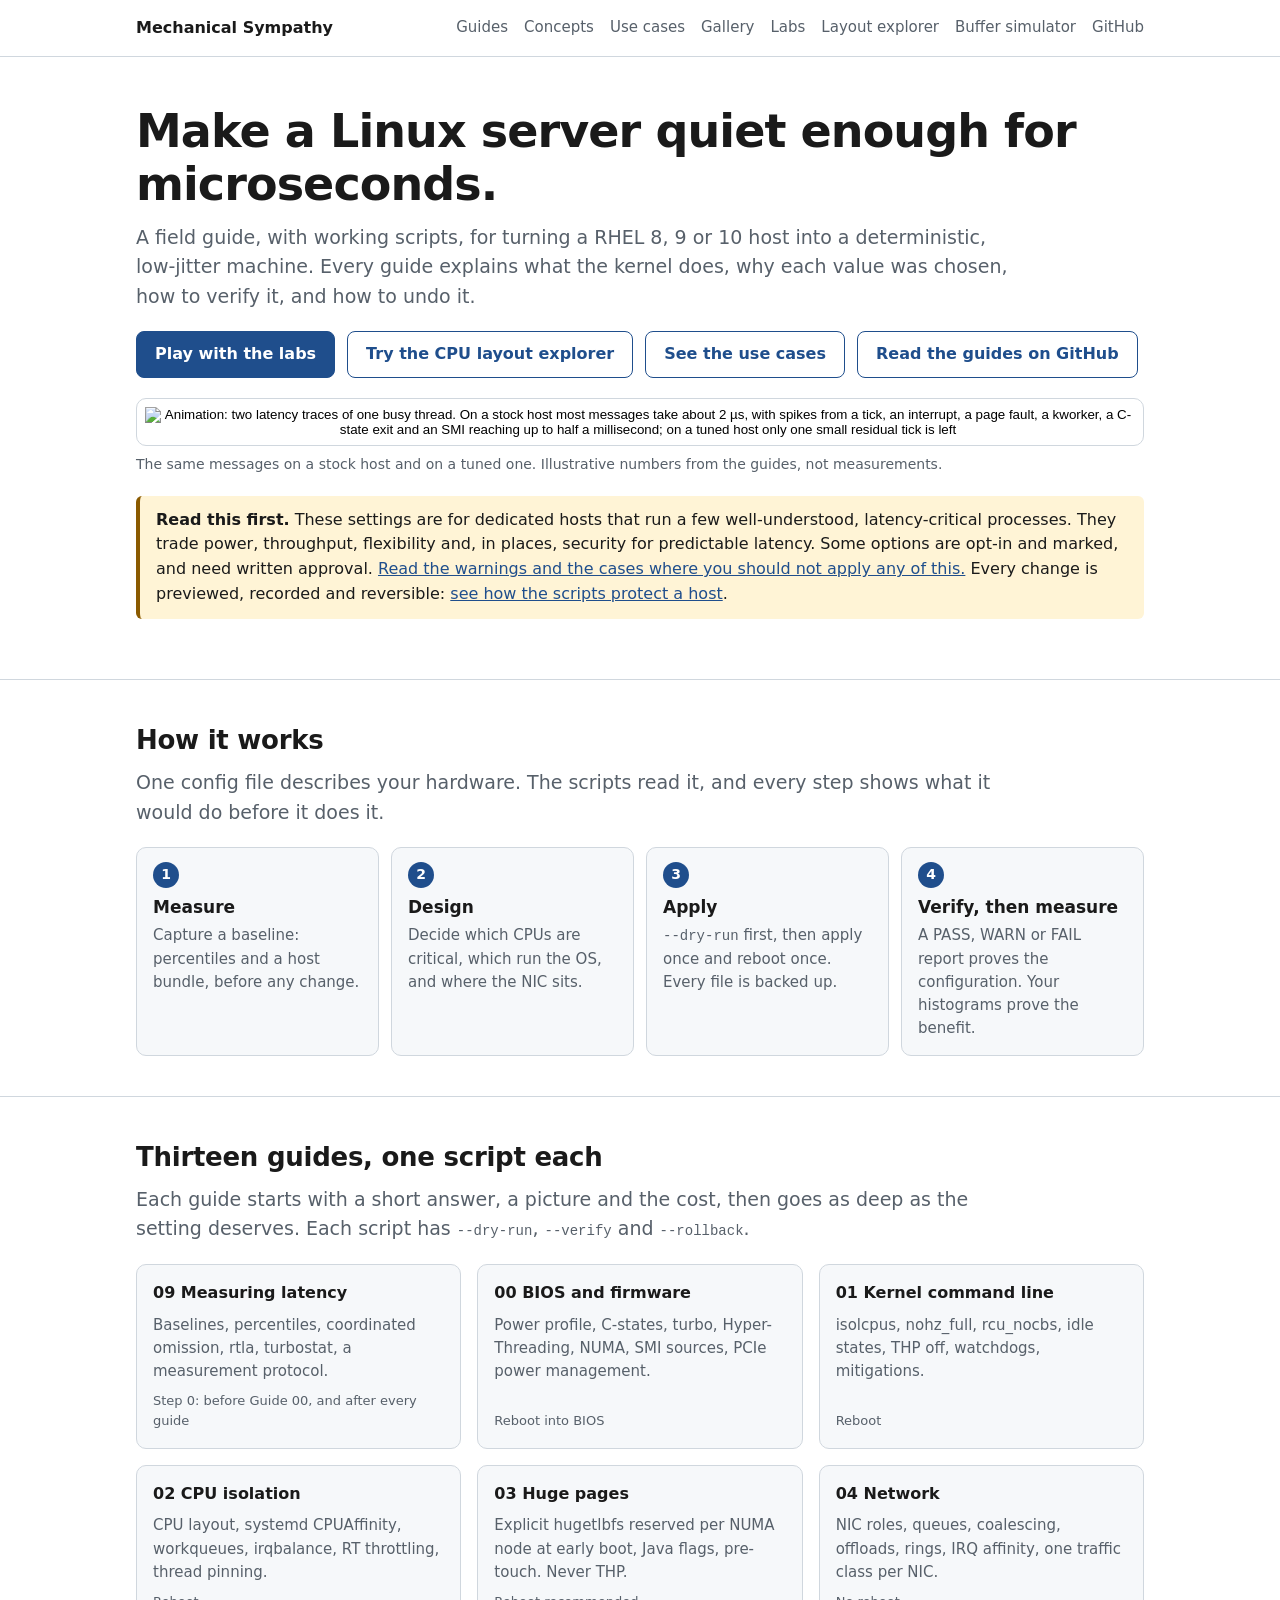
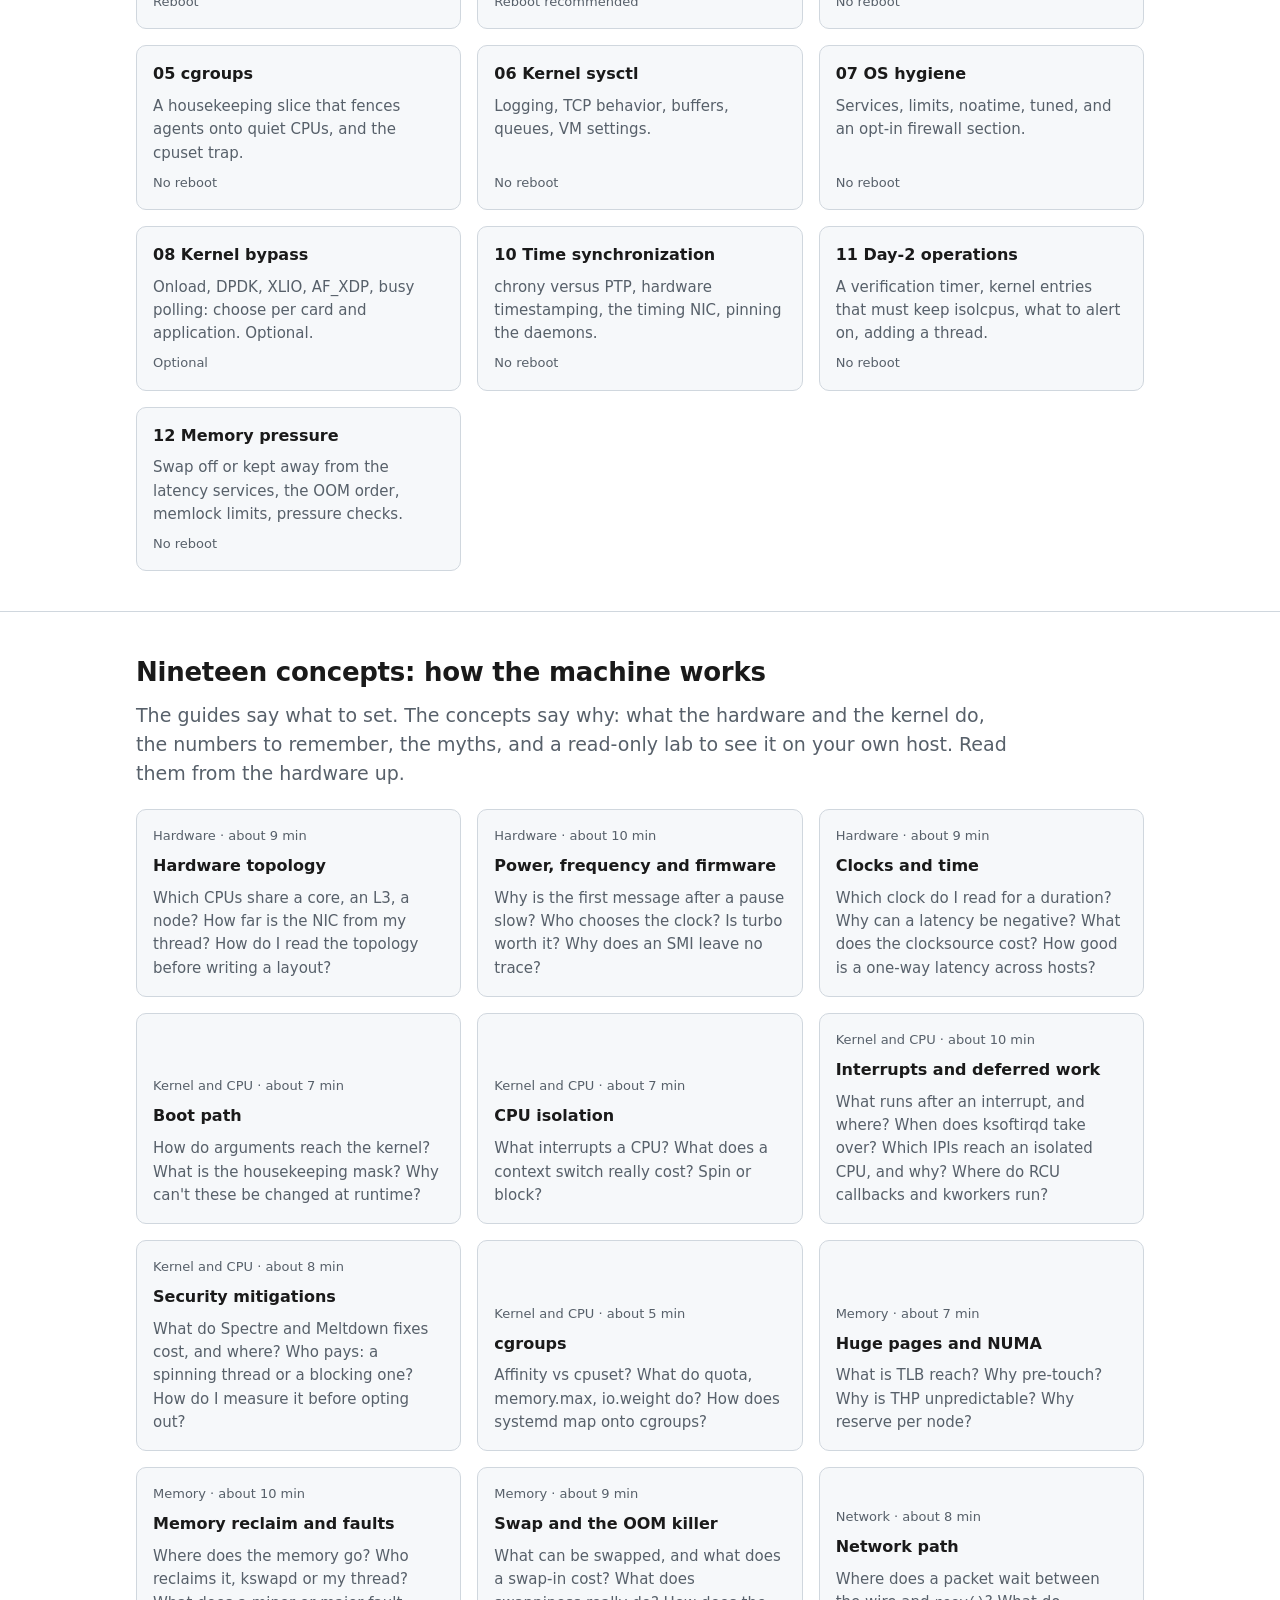
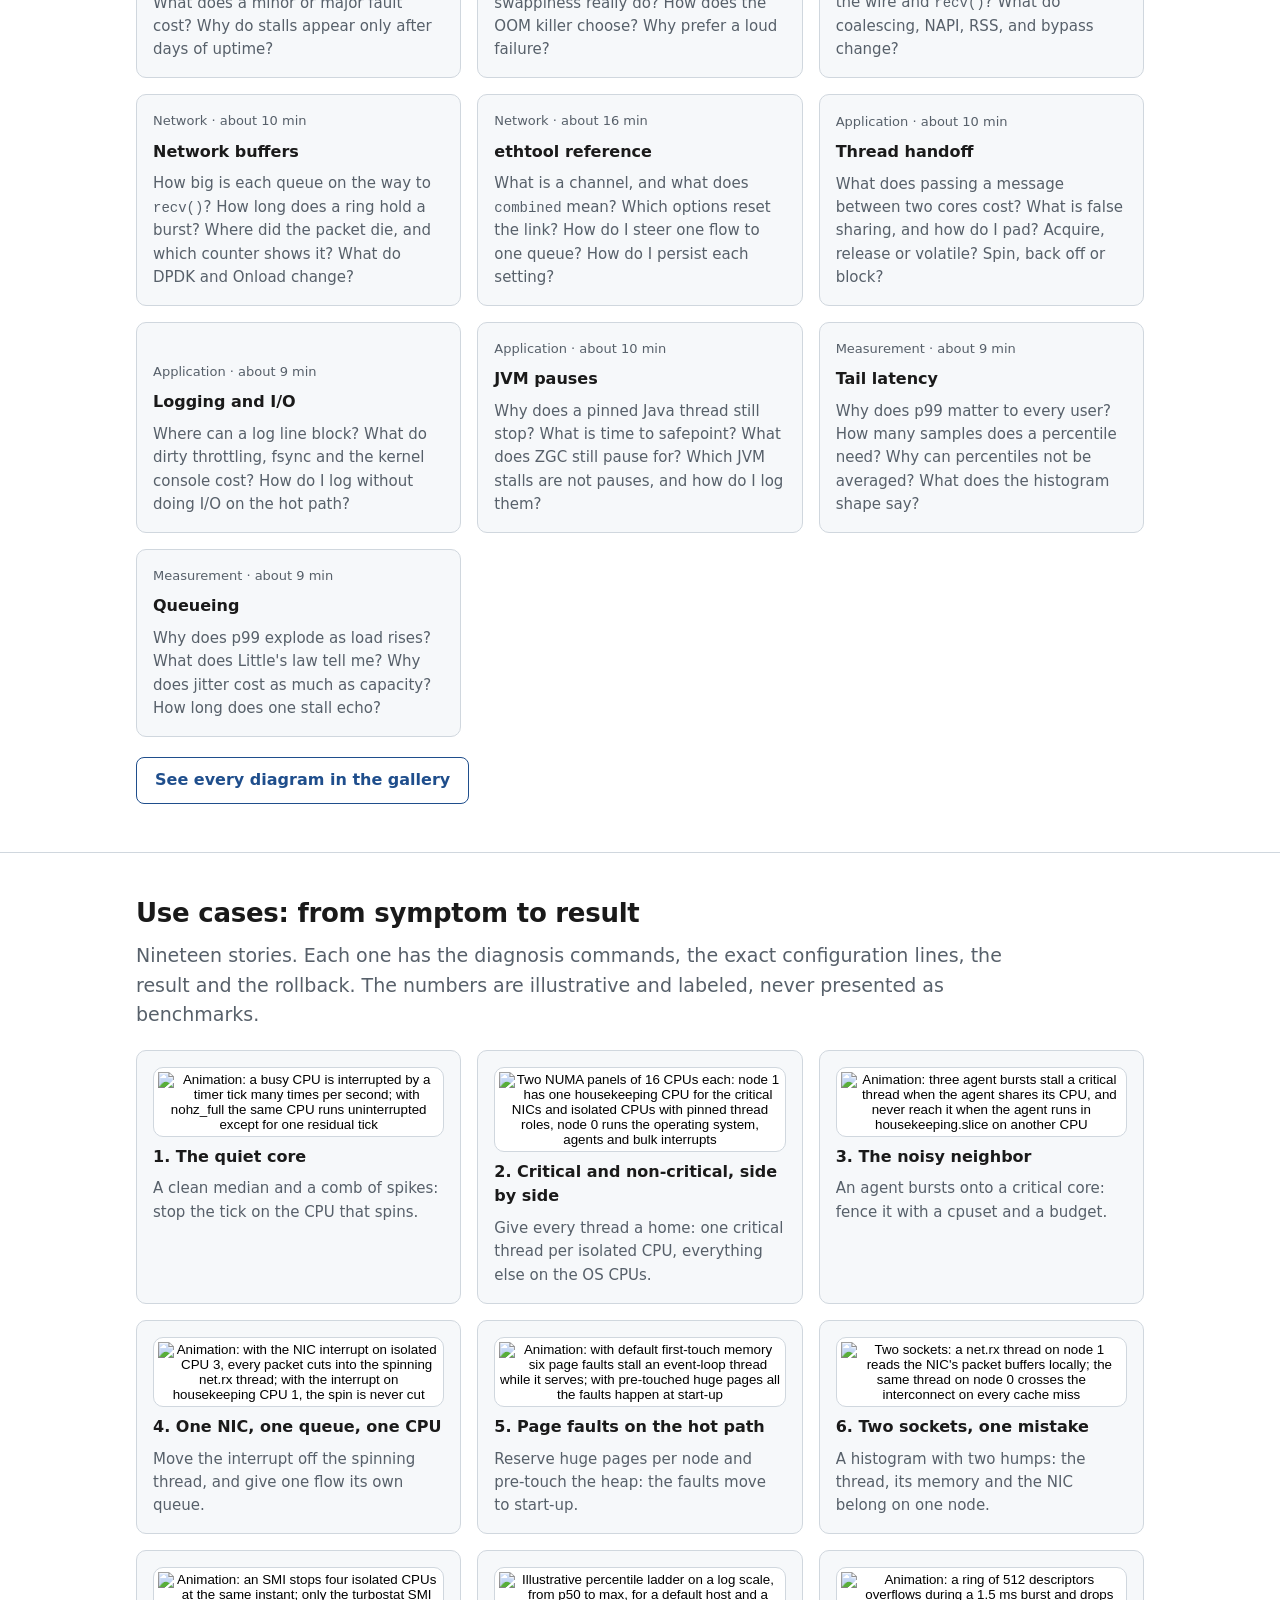
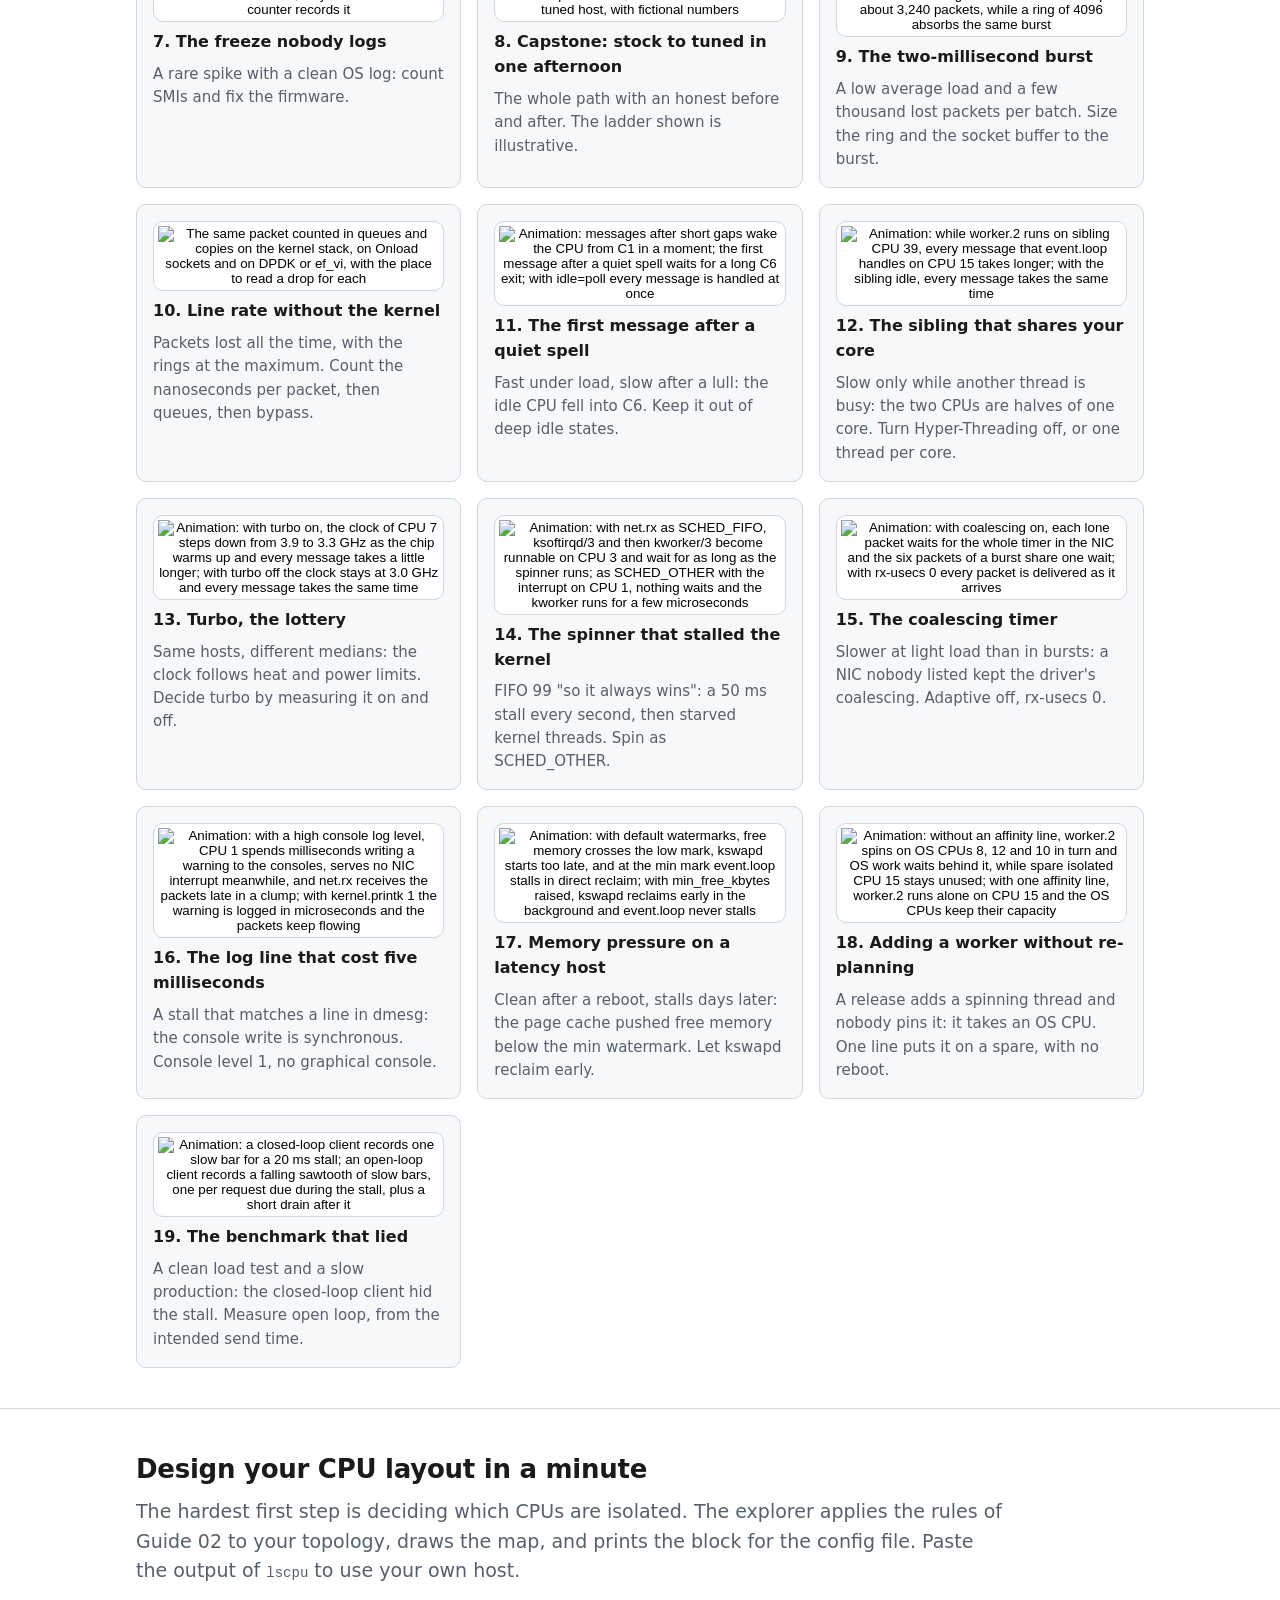
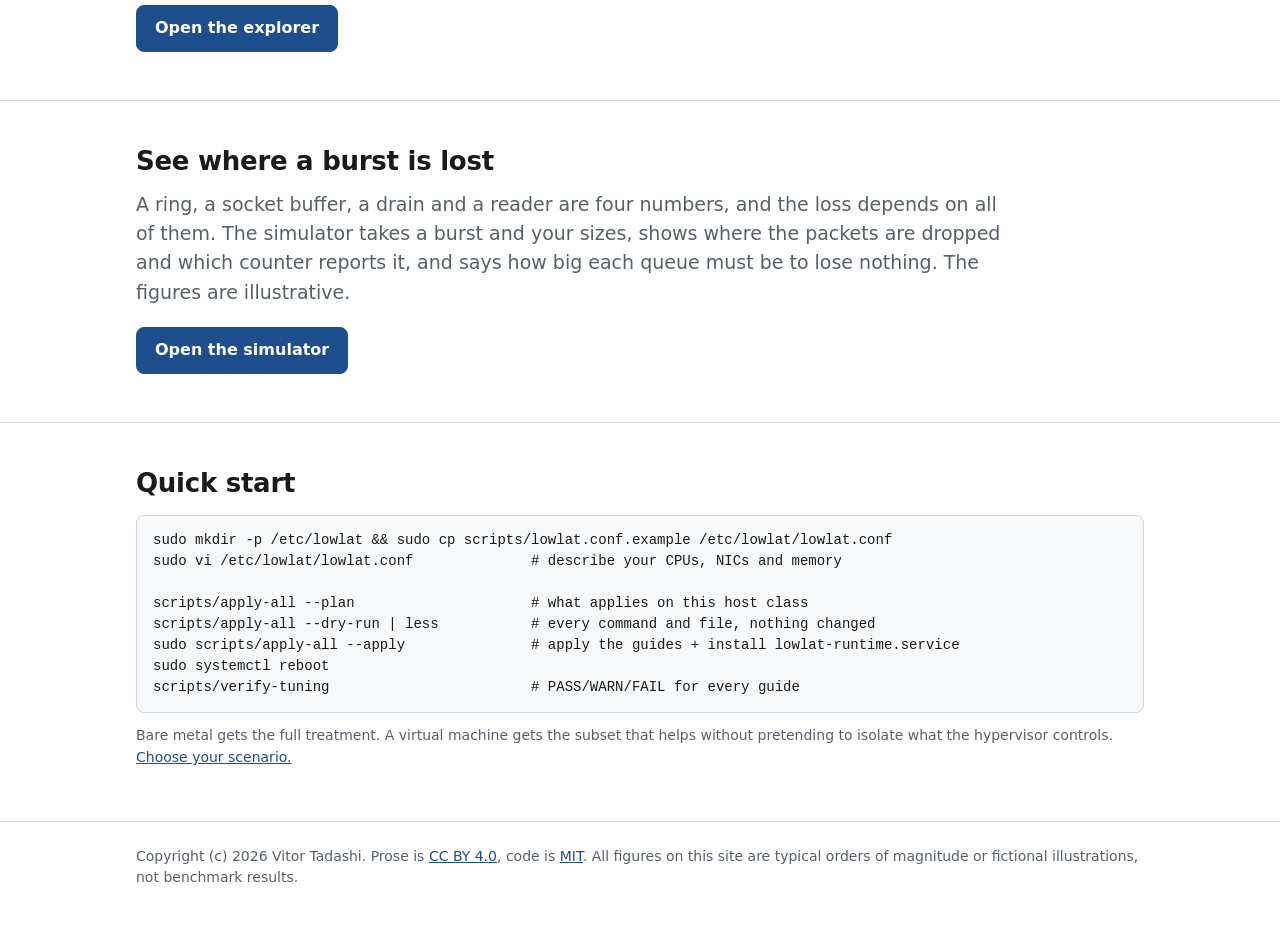
==== commit f772ddd7: "docs(readme): shorten the front page and present measuring as step 0 The README showed all nineteen " ====
--- a/site/index.html
+++ b/site/index.html
@@ -61,6 +61,7 @@
 		<h2>Thirteen guides, one script each</h2>
 		<p class="lead">Each guide starts with a short answer, a picture and the cost, then goes as deep as the setting deserves. Each script has <code>--dry-run</code>, <code>--verify</code> and <code>--rollback</code>.</p>
 		<div class="grid">
+			<div class="card"><a class="title" href="https://github.com/vitor-tadashi/mechanical-sympathy/blob/main/guides/09-measuring-latency.md">09 Measuring latency</a><p>Baselines, percentiles, coordinated omission, rtla, turbostat, a measurement protocol.</p><div class="meta">Step 0: before Guide 00, and after every guide</div></div>
 			<div class="card"><a class="title" href="https://github.com/vitor-tadashi/mechanical-sympathy/blob/main/guides/00-bios-firmware.md">00 BIOS and firmware</a><p>Power profile, C-states, turbo, Hyper-Threading, NUMA, SMI sources, PCIe power management.</p><div class="meta">Reboot into BIOS</div></div>
 			<div class="card"><a class="title" href="https://github.com/vitor-tadashi/mechanical-sympathy/blob/main/guides/01-grub-bootloader-tuning.md">01 Kernel command line</a><p>isolcpus, nohz_full, rcu_nocbs, idle states, THP off, watchdogs, mitigations.</p><div class="meta">Reboot</div></div>
 			<div class="card"><a class="title" href="https://github.com/vitor-tadashi/mechanical-sympathy/blob/main/guides/02-cpu-core-isolation.md">02 CPU isolation</a><p>CPU layout, systemd CPUAffinity, workqueues, irqbalance, RT throttling, thread pinning.</p><div class="meta">Reboot</div></div>
@@ -70,7 +71,6 @@
 			<div class="card"><a class="title" href="https://github.com/vitor-tadashi/mechanical-sympathy/blob/main/guides/06-kernel-sysctl-tuning.md">06 Kernel sysctl</a><p>Logging, TCP behavior, buffers, queues, VM settings.</p><div class="meta">No reboot</div></div>
 			<div class="card"><a class="title" href="https://github.com/vitor-tadashi/mechanical-sympathy/blob/main/guides/07-os-hygiene.md">07 OS hygiene</a><p>Services, limits, noatime, tuned, and an opt-in firewall section.</p><div class="meta">No reboot</div></div>
 			<div class="card"><a class="title" href="https://github.com/vitor-tadashi/mechanical-sympathy/blob/main/guides/08-kernel-bypass.md">08 Kernel bypass</a><p>Onload, DPDK, XLIO, AF_XDP, busy polling: choose per card and application. Optional.</p><div class="meta">Optional</div></div>
-			<div class="card"><a class="title" href="https://github.com/vitor-tadashi/mechanical-sympathy/blob/main/guides/09-measuring-latency.md">09 Measuring latency</a><p>Baselines, percentiles, coordinated omission, rtla, turbostat, a measurement protocol.</p><div class="meta">Do it first, and after every guide</div></div>
 			<div class="card"><a class="title" href="https://github.com/vitor-tadashi/mechanical-sympathy/blob/main/guides/10-time-sync.md">10 Time synchronization</a><p>chrony versus PTP, hardware timestamping, the timing NIC, pinning the daemons.</p><div class="meta">No reboot</div></div>
 			<div class="card"><a class="title" href="https://github.com/vitor-tadashi/mechanical-sympathy/blob/main/guides/11-day2-operations.md">11 Day-2 operations</a><p>A verification timer, kernel entries that must keep isolcpus, what to alert on, adding a thread.</p><div class="meta">No reboot</div></div>
 			<div class="card"><a class="title" href="https://github.com/vitor-tadashi/mechanical-sympathy/blob/main/guides/12-memory-pressure.md">12 Memory pressure</a><p>Swap off or kept away from the latency services, the OOM order, memlock limits, pressure checks.</p><div class="meta">No reboot</div></div>
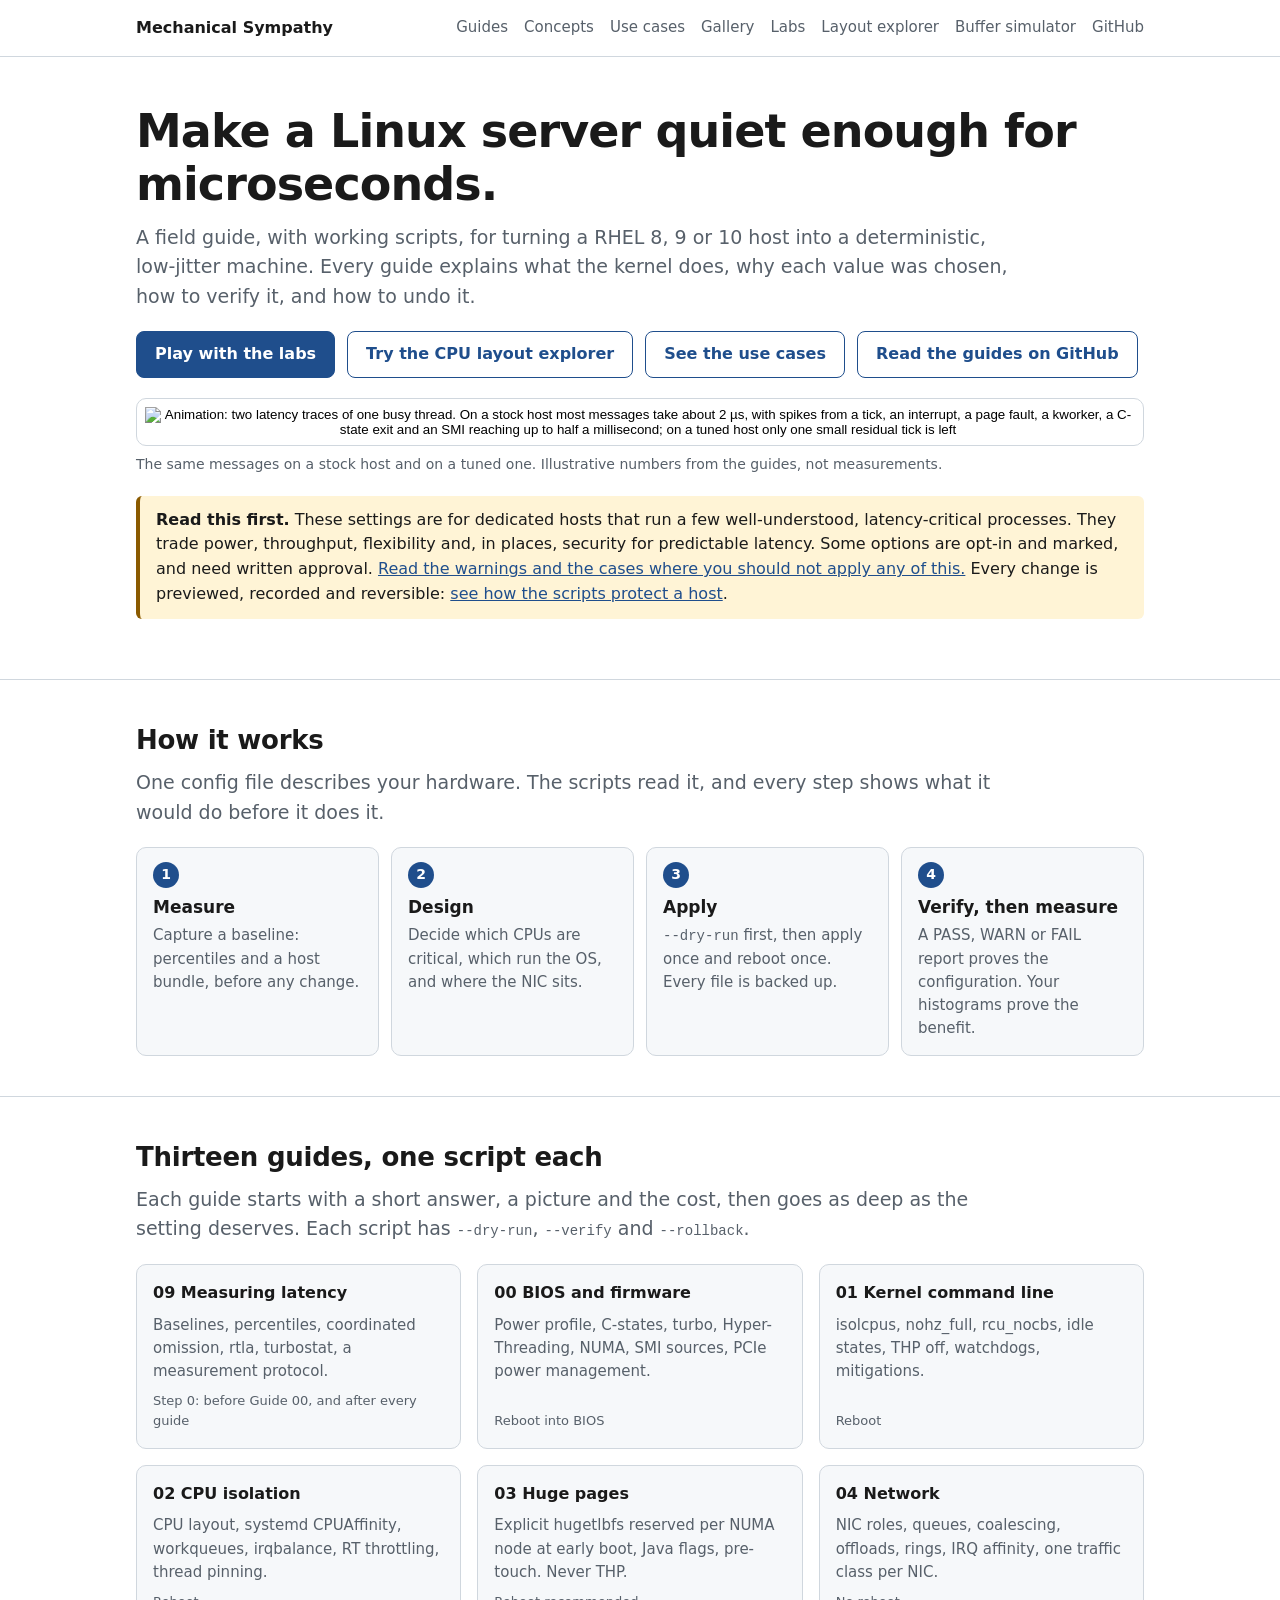
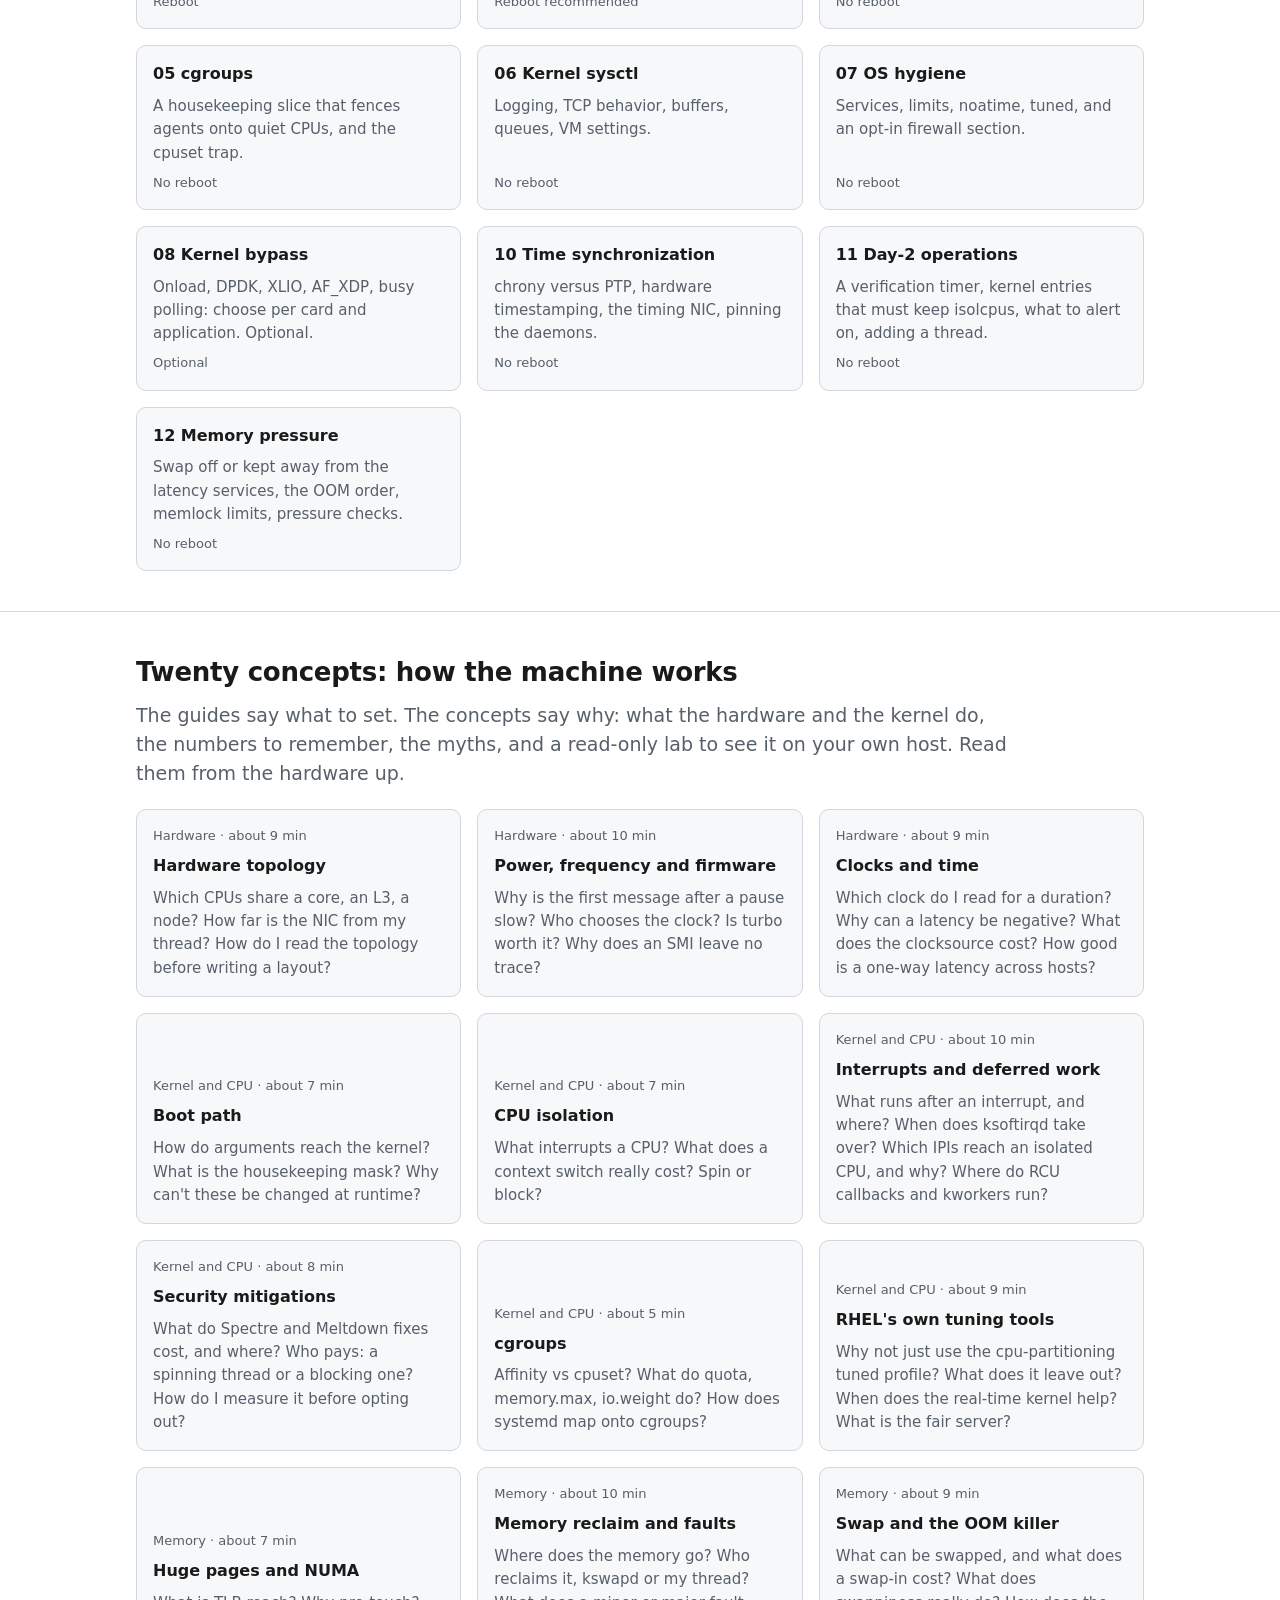
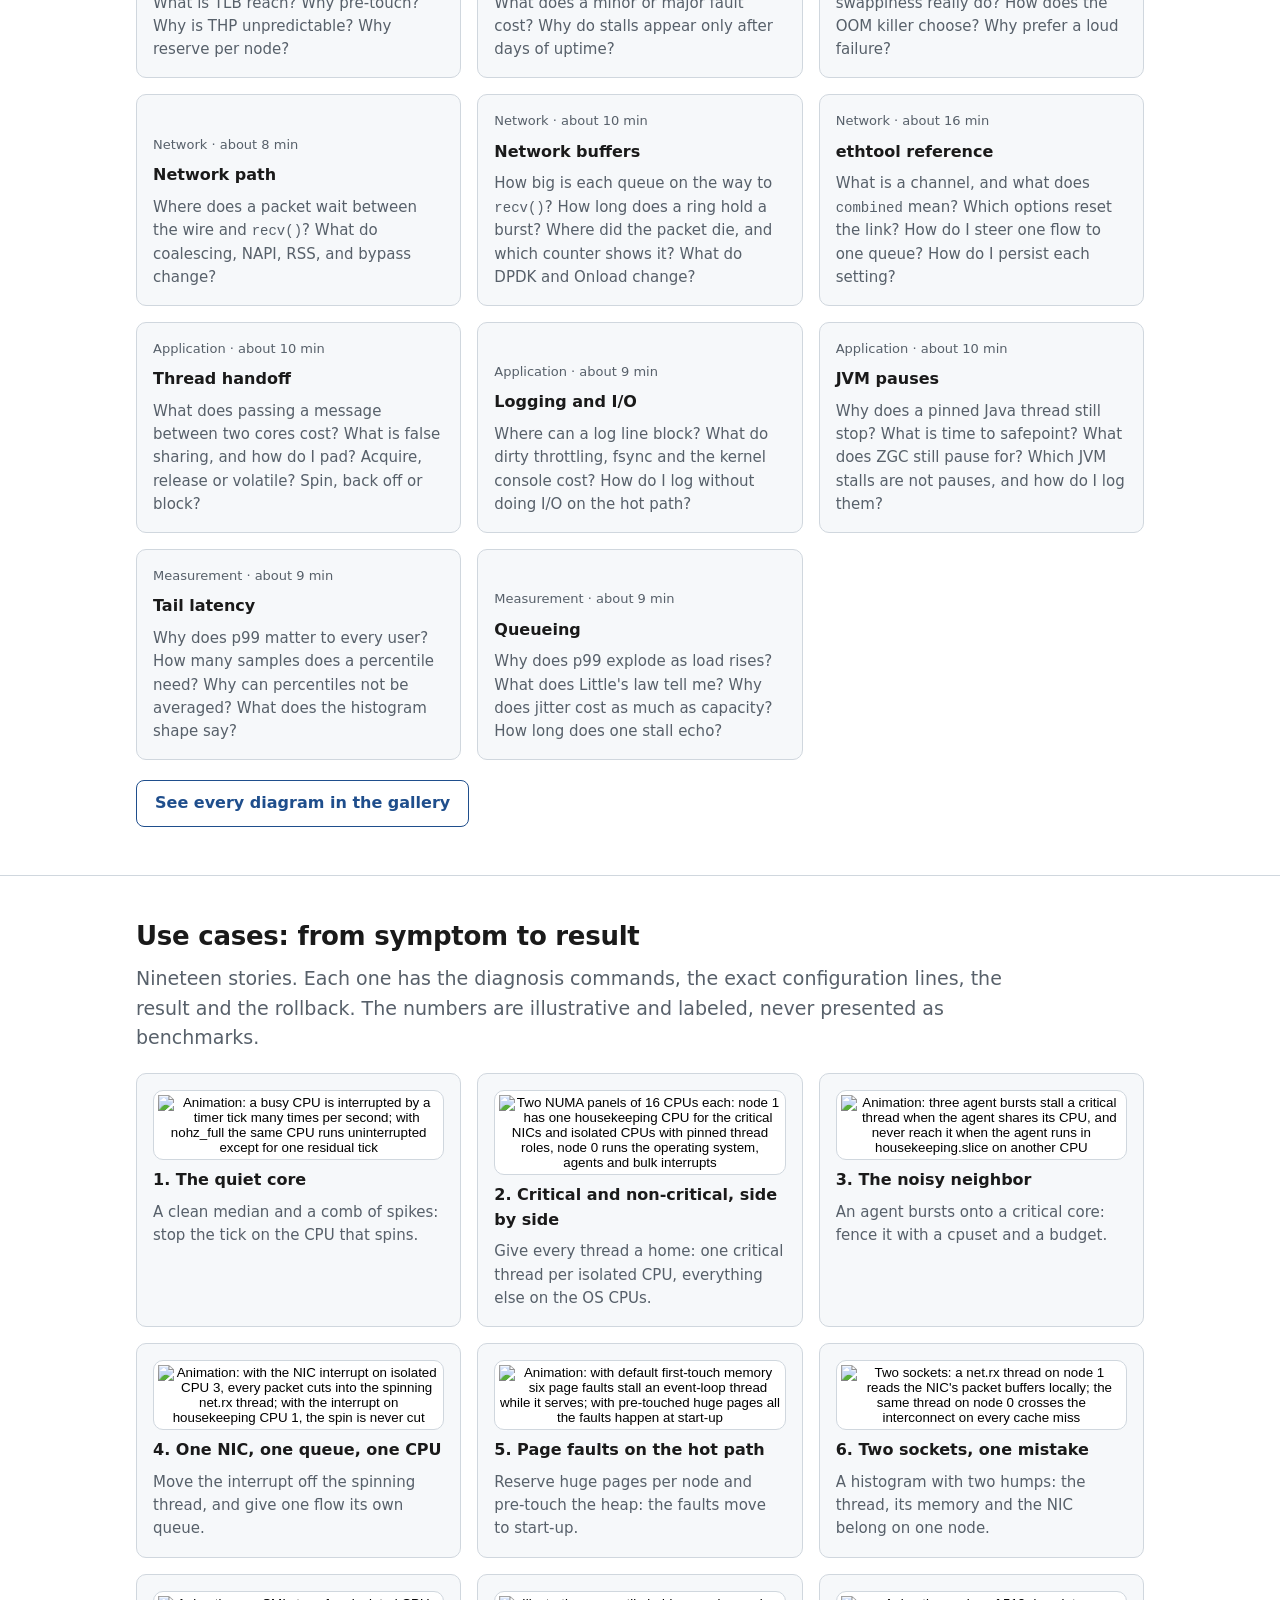
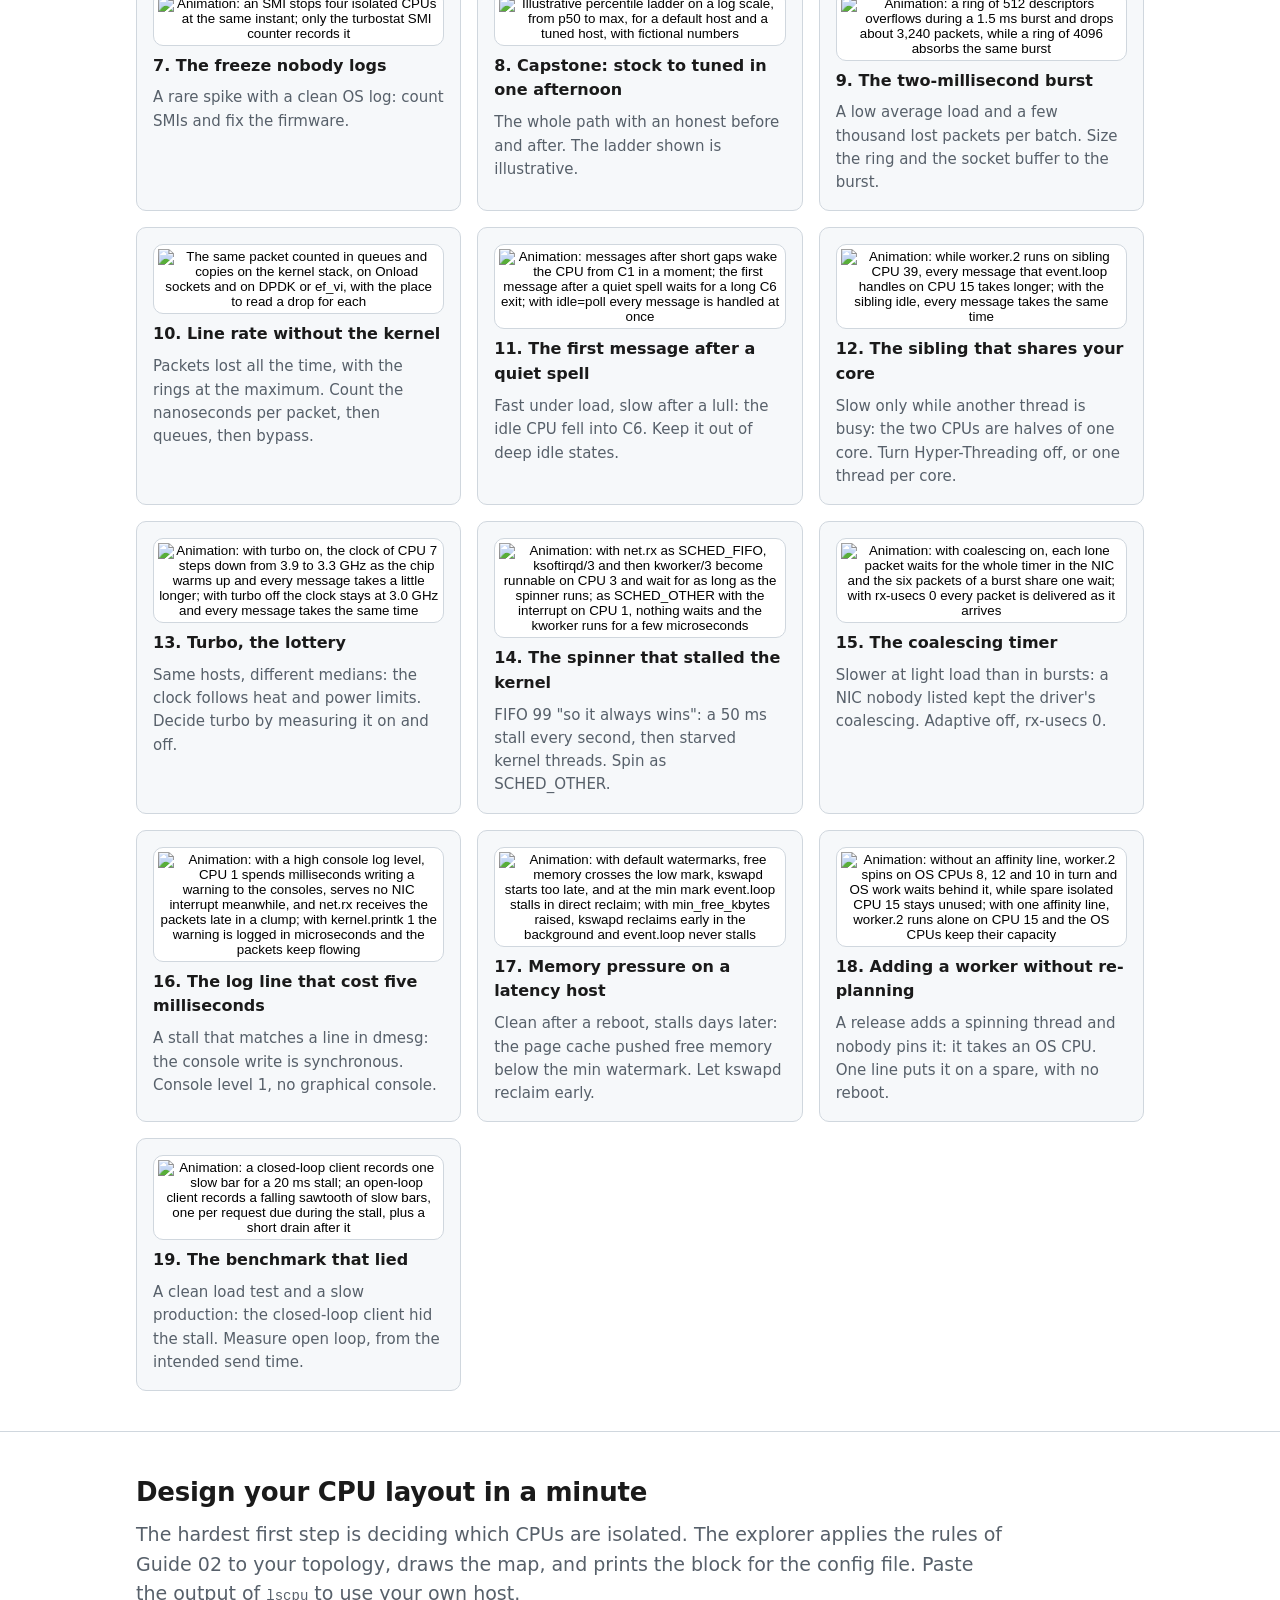
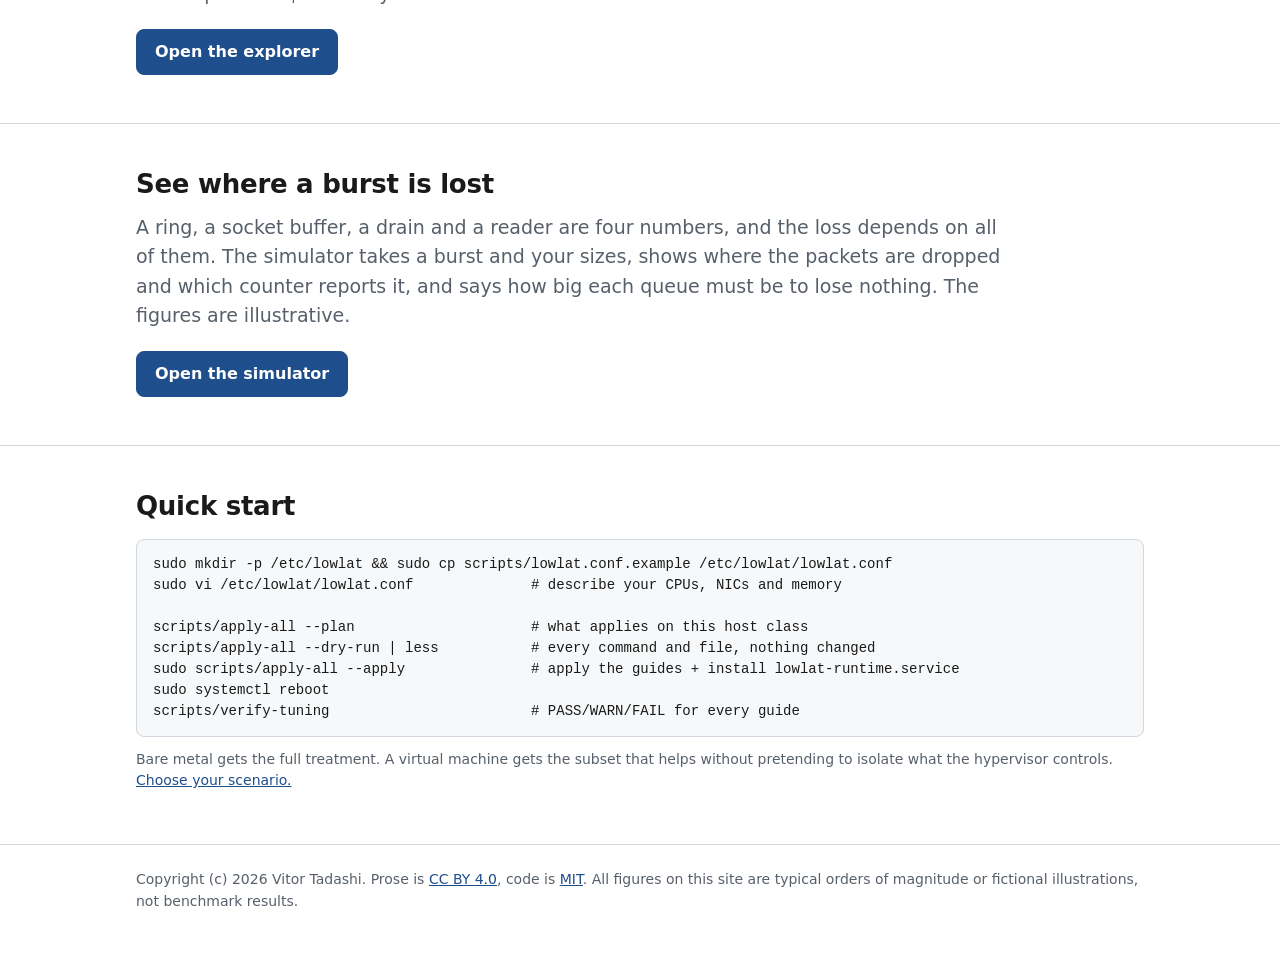
==== commit 9c4841f1: "docs(concepts): compare the guides with tuned profiles and kernel-rt Readers who know RHEL ask why t" ====
--- a/site/index.html
+++ b/site/index.html
@@ -80,7 +80,7 @@
 
 <section id="concepts">
 	<div class="wrap">
-		<h2>Nineteen concepts: how the machine works</h2>
+		<h2>Twenty concepts: how the machine works</h2>
 		<p class="lead">The guides say what to set. The concepts say why: what the hardware and the kernel do, the numbers to remember, the myths, and a read-only lab to see it on your own host. Read them from the hardware up.</p>
 		<div class="grid">
 			<div class="card"><span class="meta">Hardware · about 9 min</span><a class="title" href="https://github.com/vitor-tadashi/mechanical-sympathy/blob/main/concepts/hardware-topology.md">Hardware topology</a><p>Which CPUs share a core, an L3, a node? How far is the NIC from my thread? How do I read the topology before writing a layout?</p></div>
@@ -91,6 +91,7 @@
 			<div class="card"><span class="meta">Kernel and CPU · about 10 min</span><a class="title" href="https://github.com/vitor-tadashi/mechanical-sympathy/blob/main/concepts/interrupts-and-deferred-work.md">Interrupts and deferred work</a><p>What runs after an interrupt, and where? When does ksoftirqd take over? Which IPIs reach an isolated CPU, and why? Where do RCU callbacks and kworkers run?</p></div>
 			<div class="card"><span class="meta">Kernel and CPU · about 8 min</span><a class="title" href="https://github.com/vitor-tadashi/mechanical-sympathy/blob/main/concepts/security-mitigations.md">Security mitigations</a><p>What do Spectre and Meltdown fixes cost, and where? Who pays: a spinning thread or a blocking one? How do I measure it before opting out?</p></div>
 			<div class="card"><span class="meta">Kernel and CPU · about 5 min</span><a class="title" href="https://github.com/vitor-tadashi/mechanical-sympathy/blob/main/concepts/cgroups.md">cgroups</a><p>Affinity vs cpuset? What do quota, memory.max, io.weight do? How does systemd map onto cgroups?</p></div>
+			<div class="card"><span class="meta">Kernel and CPU · about 9 min</span><a class="title" href="https://github.com/vitor-tadashi/mechanical-sympathy/blob/main/concepts/rhel-tuning-tools.md">RHEL's own tuning tools</a><p>Why not just use the cpu-partitioning tuned profile? What does it leave out? When does the real-time kernel help? What is the fair server?</p></div>
 			<div class="card"><span class="meta">Memory · about 7 min</span><a class="title" href="https://github.com/vitor-tadashi/mechanical-sympathy/blob/main/concepts/huge-pages.md">Huge pages and NUMA</a><p>What is TLB reach? Why pre-touch? Why is THP unpredictable? Why reserve per node?</p></div>
 			<div class="card"><span class="meta">Memory · about 10 min</span><a class="title" href="https://github.com/vitor-tadashi/mechanical-sympathy/blob/main/concepts/memory-reclaim.md">Memory reclaim and faults</a><p>Where does the memory go? Who reclaims it, kswapd or my thread? What does a minor or major fault cost? Why do stalls appear only after days of uptime?</p></div>
 			<div class="card"><span class="meta">Memory · about 9 min</span><a class="title" href="https://github.com/vitor-tadashi/mechanical-sympathy/blob/main/concepts/swap-and-oom.md">Swap and the OOM killer</a><p>What can be swapped, and what does a swap-in cost? What does swappiness really do? How does the OOM killer choose? Why prefer a loud failure?</p></div>
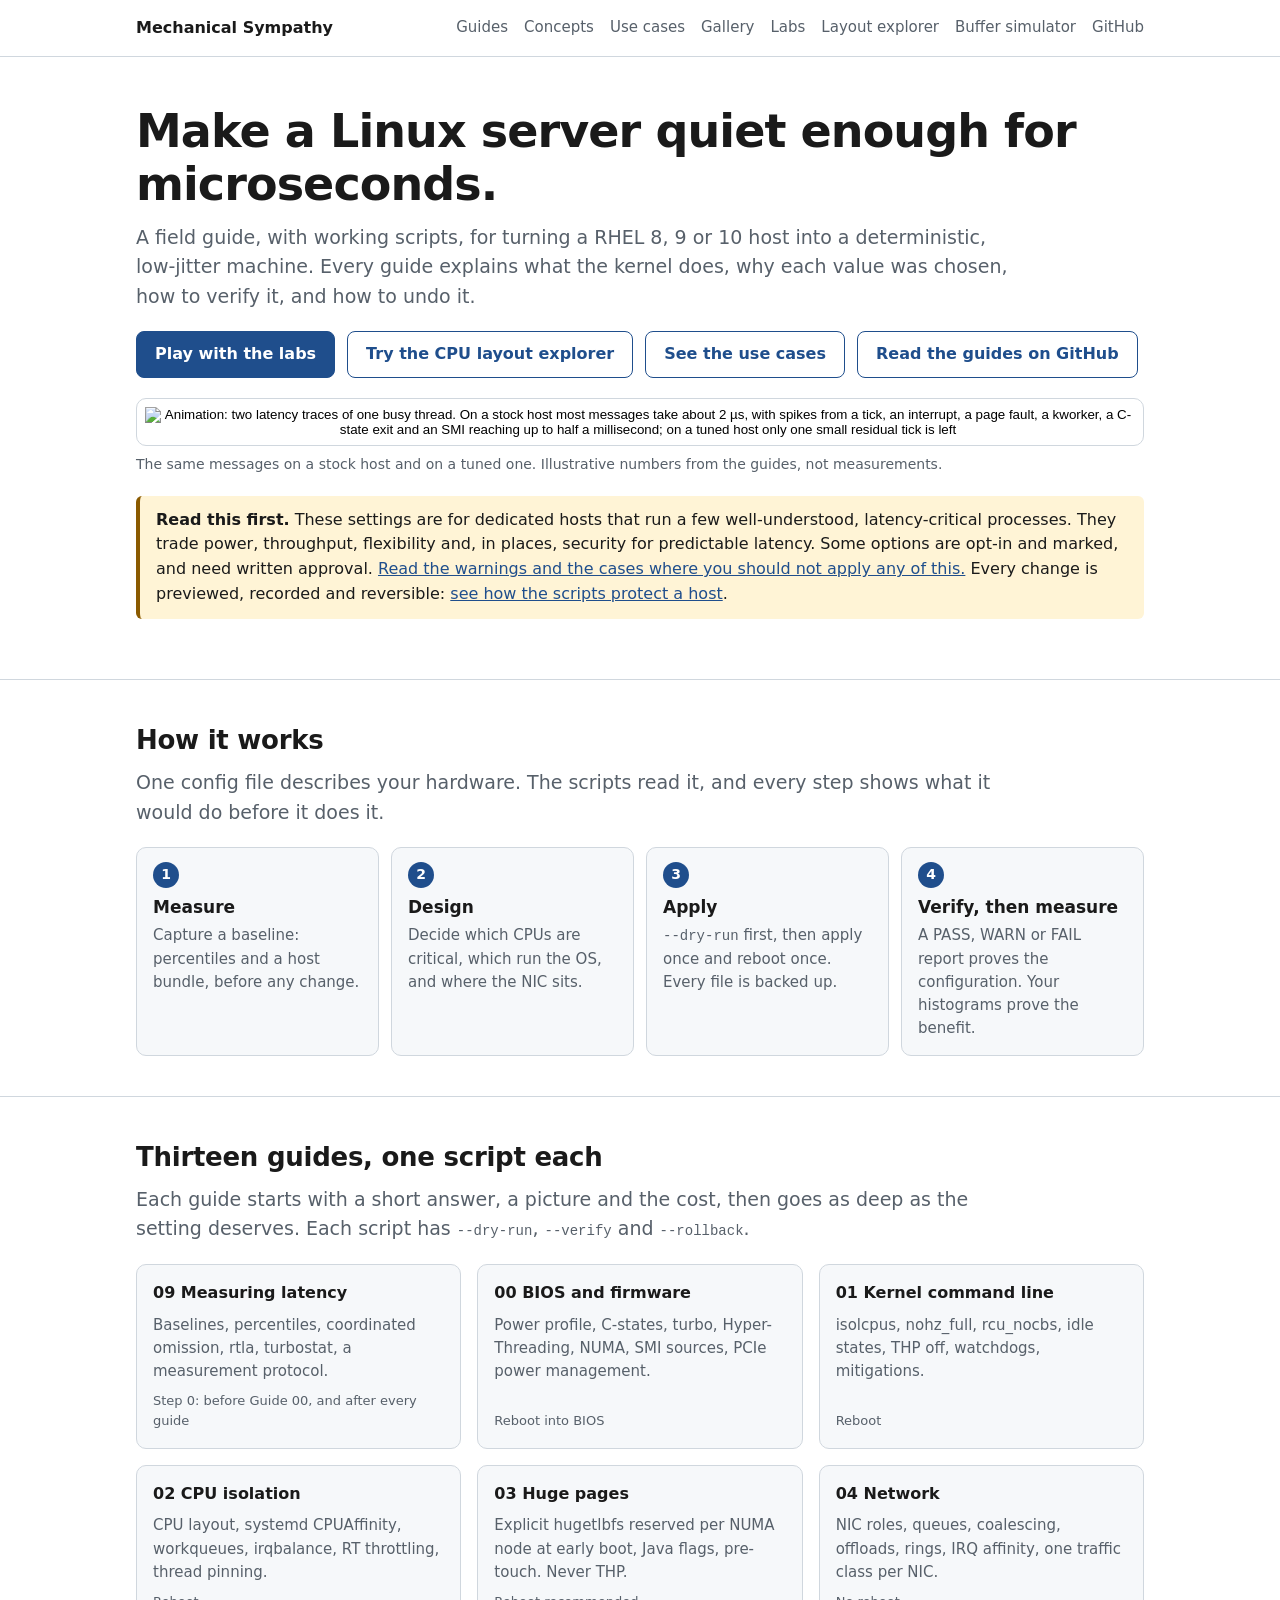
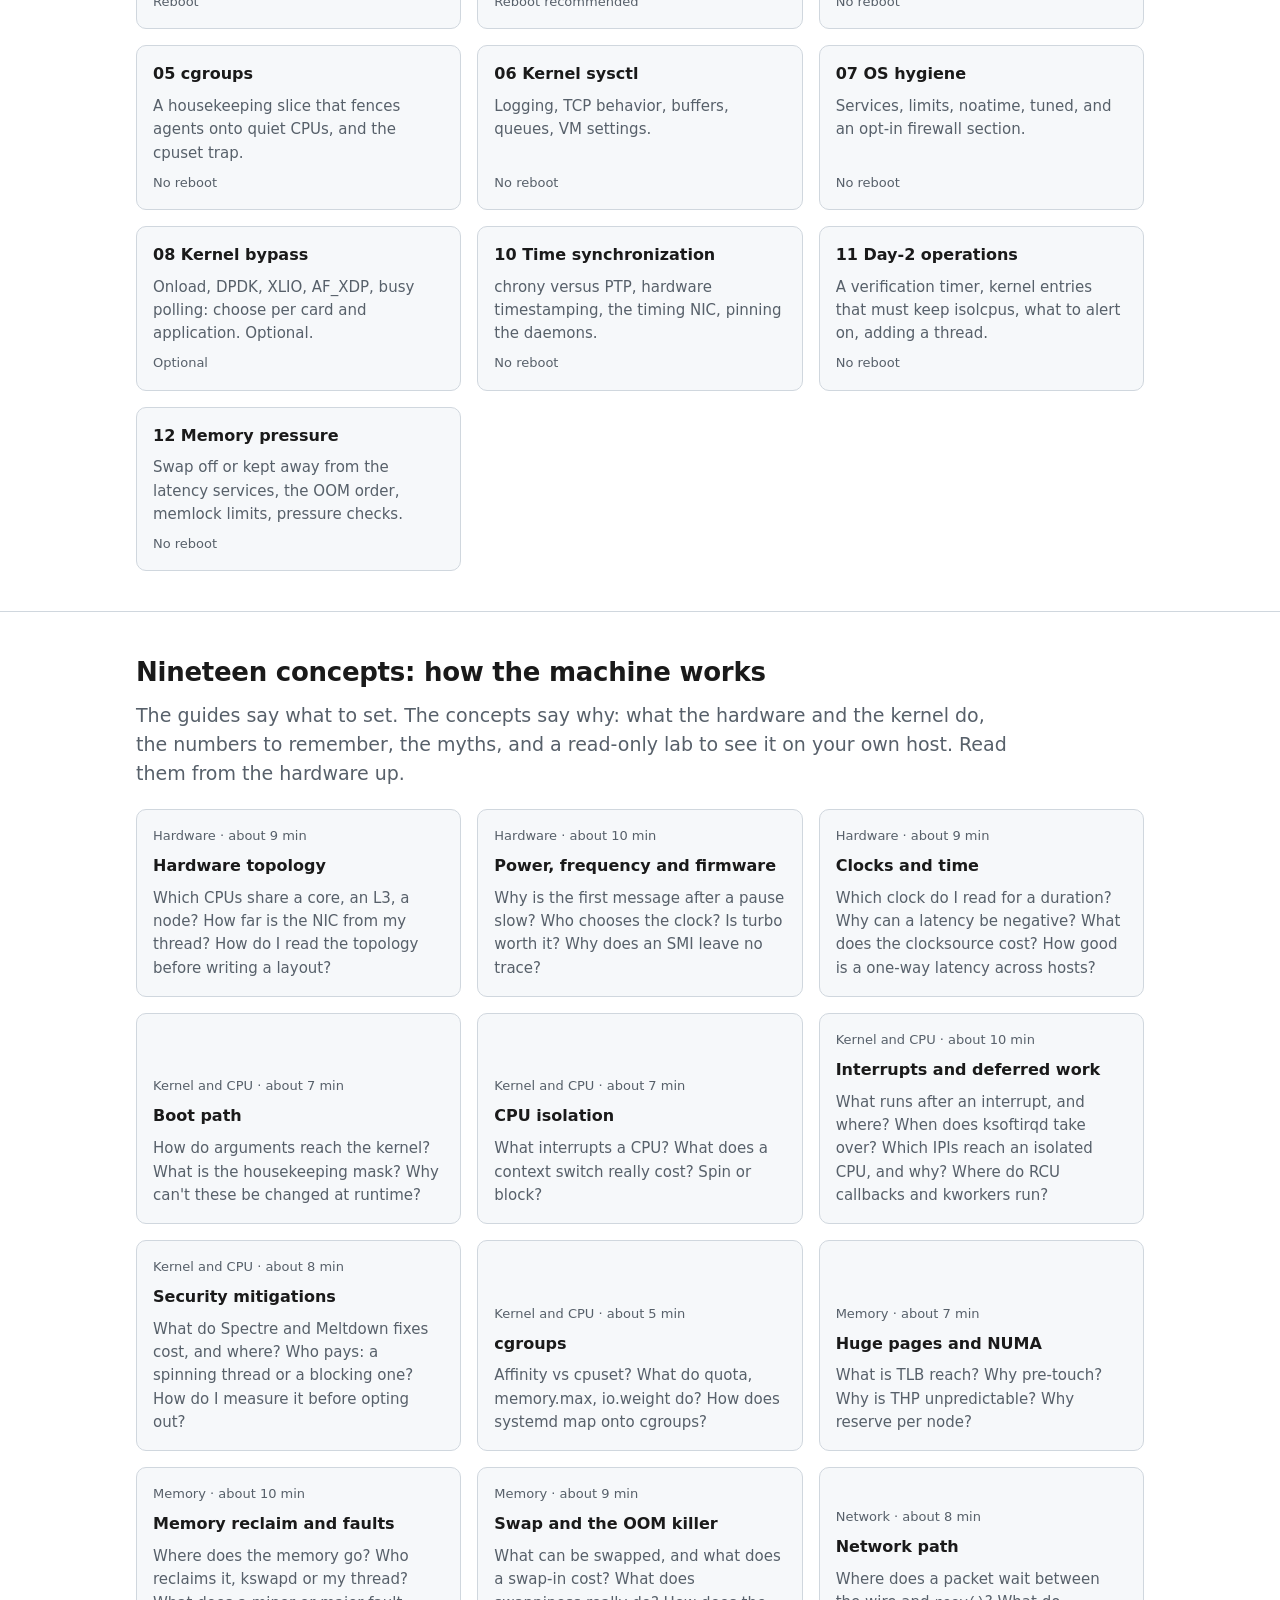
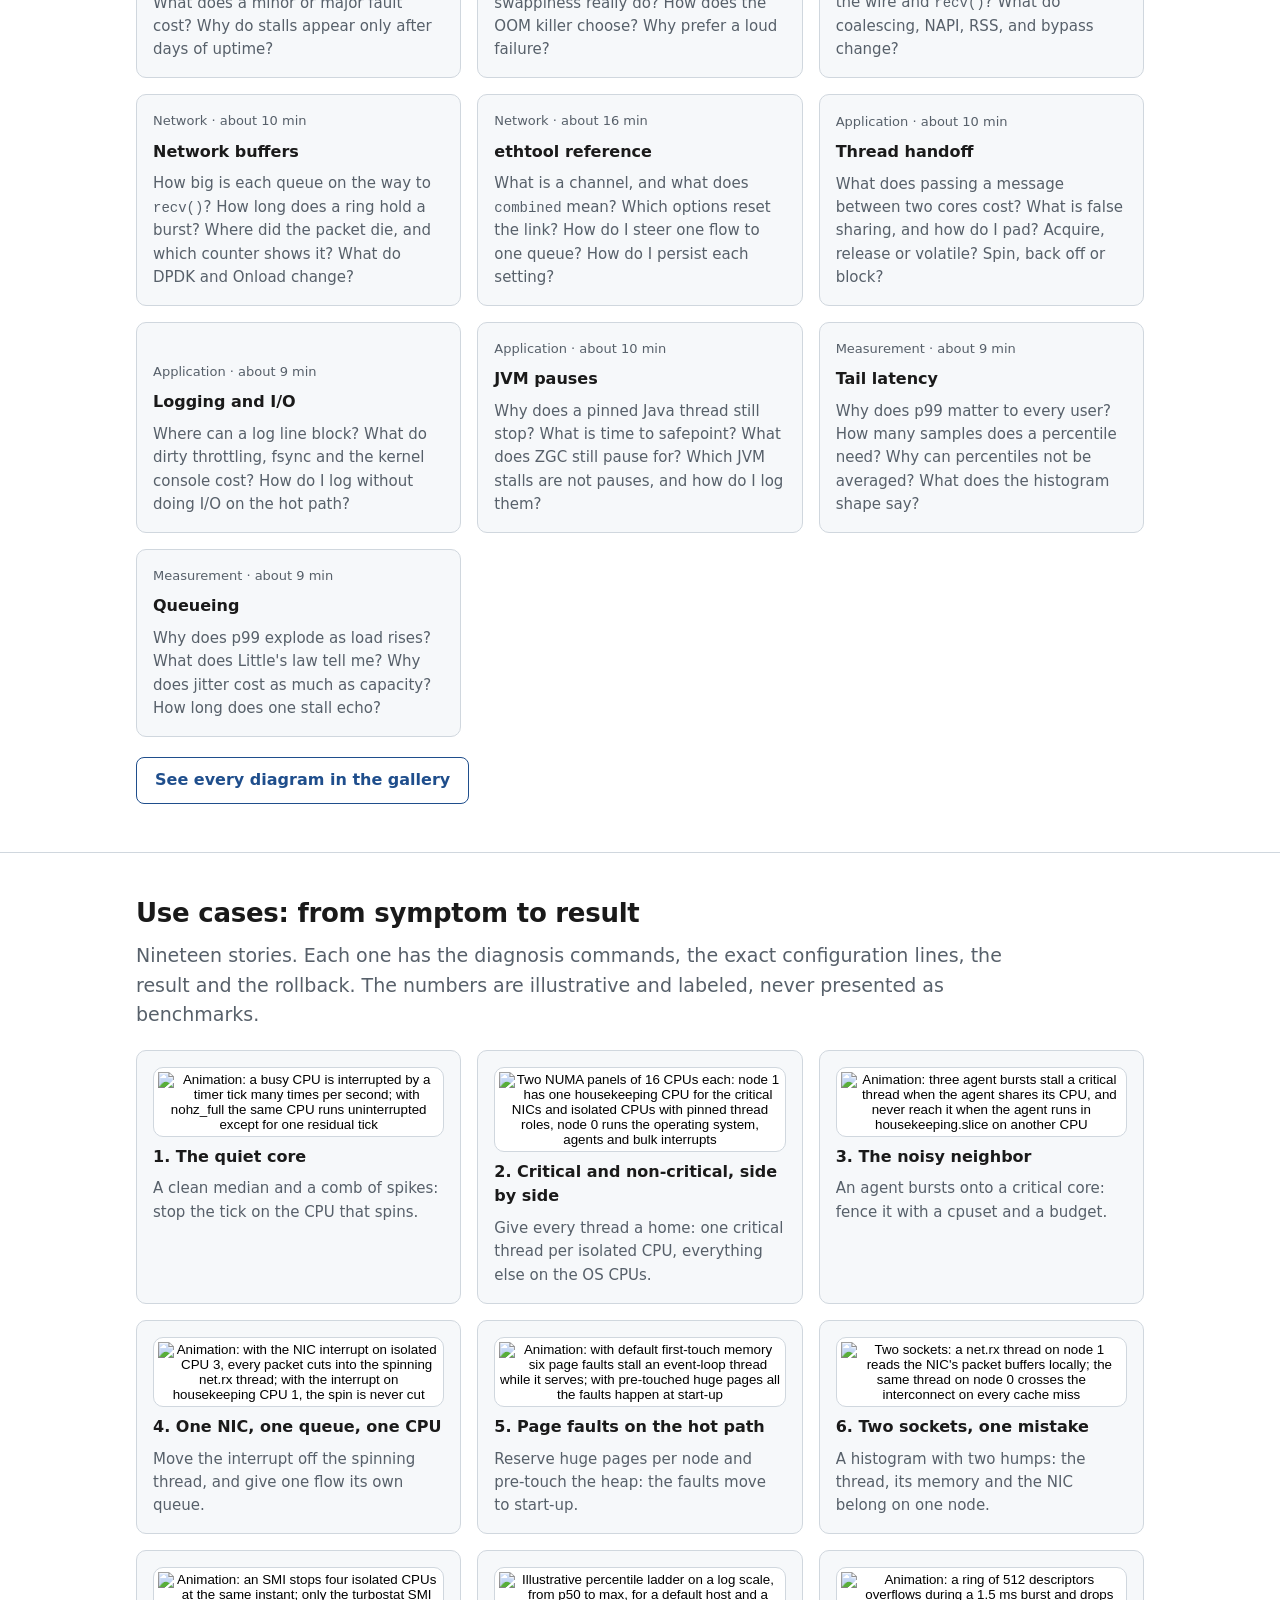
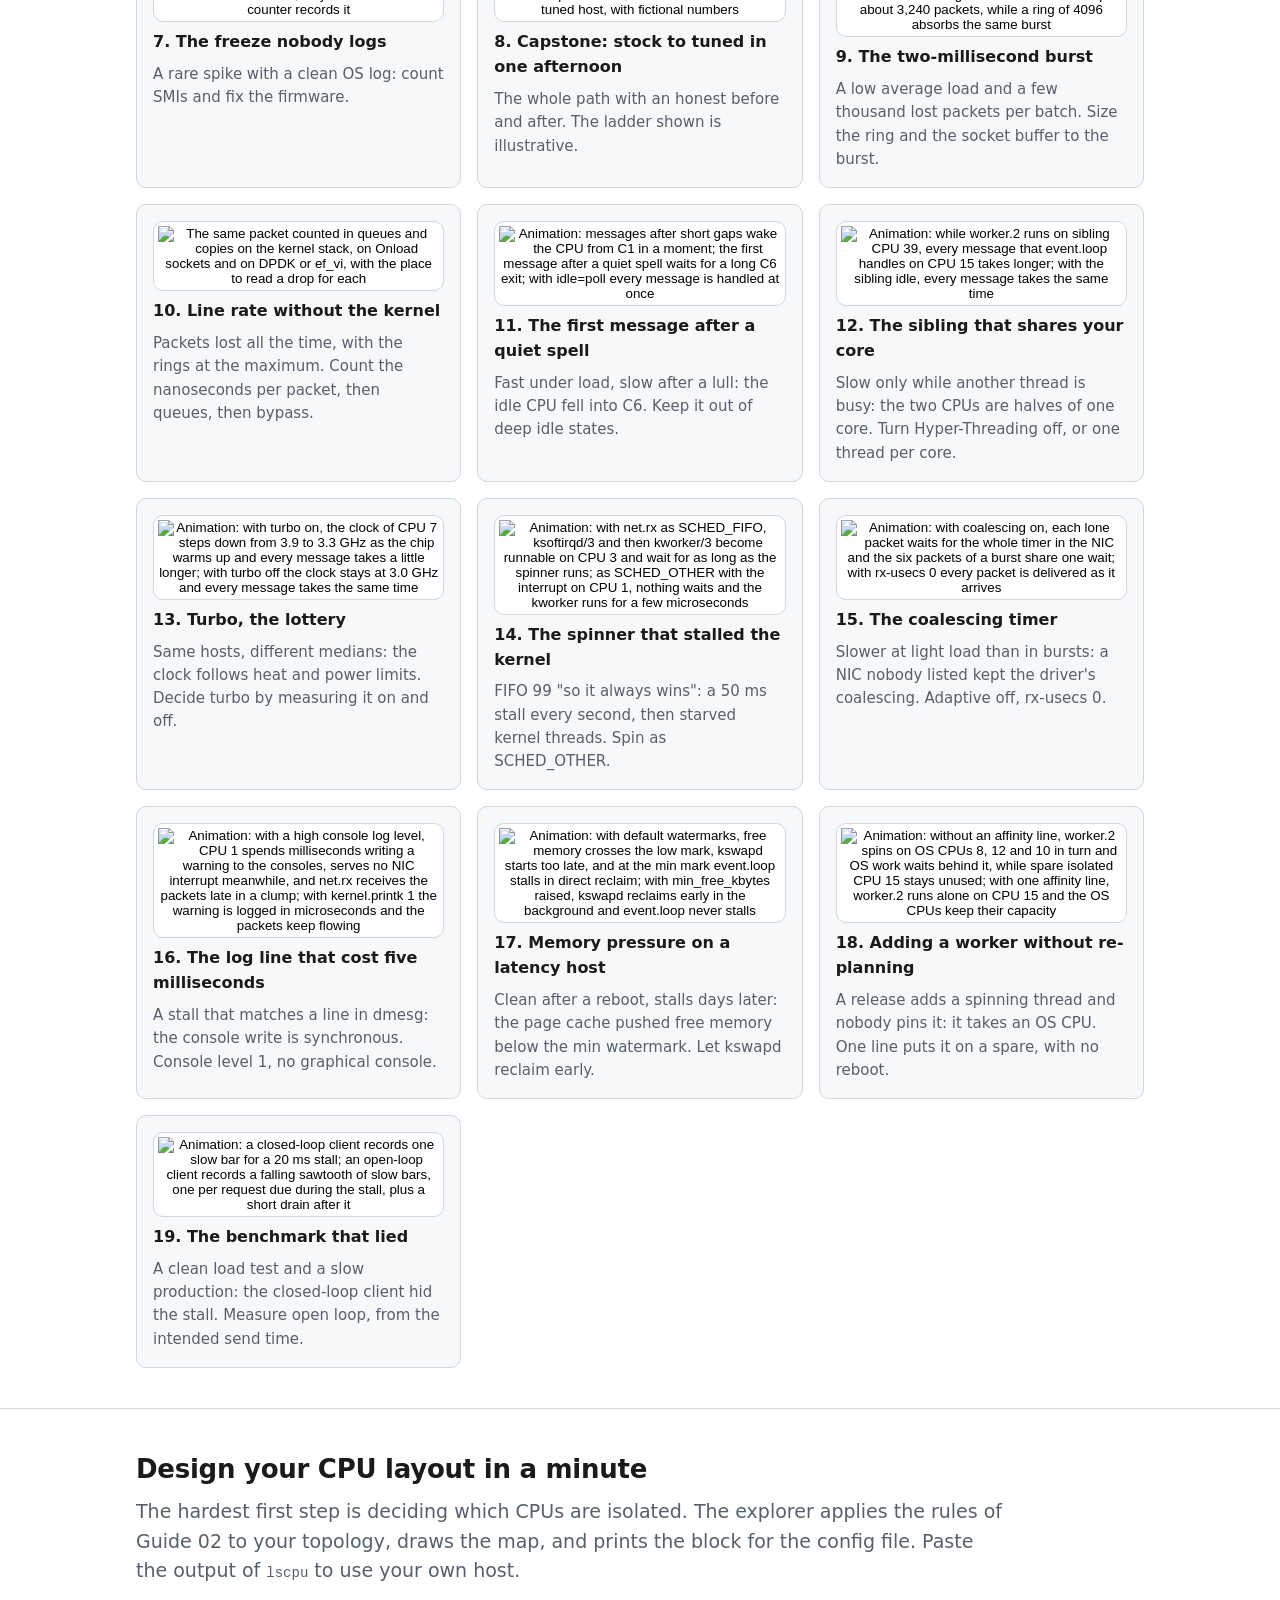
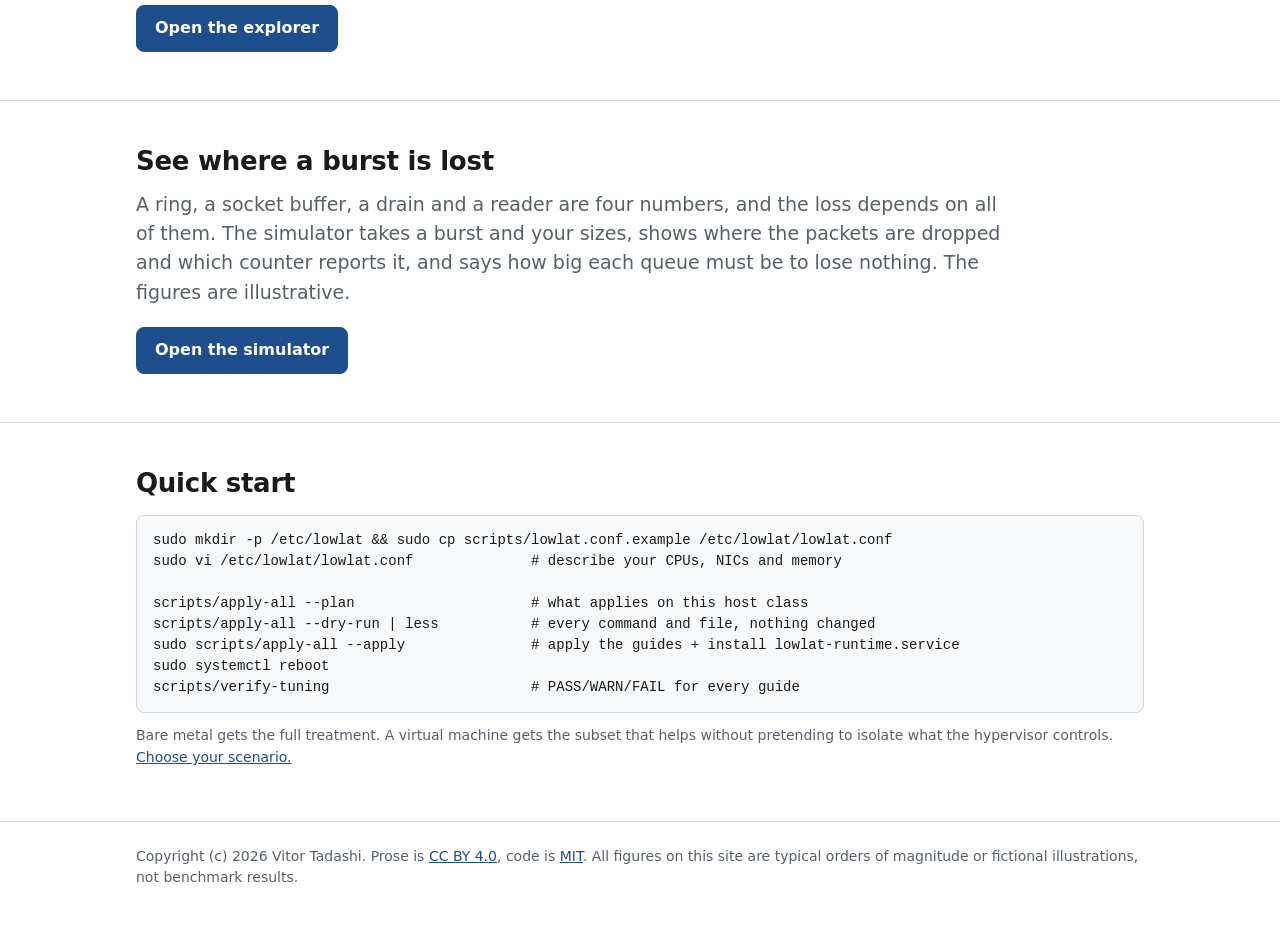
==== commit f890e1eb: "docs(readme): shorten the front page and present measuring as step 0 (#105) ## What changed and why " ====
--- a/site/index.html
+++ b/site/index.html
@@ -80,7 +80,7 @@
 
 <section id="concepts">
 	<div class="wrap">
-		<h2>Twenty concepts: how the machine works</h2>
+		<h2>Nineteen concepts: how the machine works</h2>
 		<p class="lead">The guides say what to set. The concepts say why: what the hardware and the kernel do, the numbers to remember, the myths, and a read-only lab to see it on your own host. Read them from the hardware up.</p>
 		<div class="grid">
 			<div class="card"><span class="meta">Hardware · about 9 min</span><a class="title" href="https://github.com/vitor-tadashi/mechanical-sympathy/blob/main/concepts/hardware-topology.md">Hardware topology</a><p>Which CPUs share a core, an L3, a node? How far is the NIC from my thread? How do I read the topology before writing a layout?</p></div>
@@ -91,7 +91,6 @@
 			<div class="card"><span class="meta">Kernel and CPU · about 10 min</span><a class="title" href="https://github.com/vitor-tadashi/mechanical-sympathy/blob/main/concepts/interrupts-and-deferred-work.md">Interrupts and deferred work</a><p>What runs after an interrupt, and where? When does ksoftirqd take over? Which IPIs reach an isolated CPU, and why? Where do RCU callbacks and kworkers run?</p></div>
 			<div class="card"><span class="meta">Kernel and CPU · about 8 min</span><a class="title" href="https://github.com/vitor-tadashi/mechanical-sympathy/blob/main/concepts/security-mitigations.md">Security mitigations</a><p>What do Spectre and Meltdown fixes cost, and where? Who pays: a spinning thread or a blocking one? How do I measure it before opting out?</p></div>
 			<div class="card"><span class="meta">Kernel and CPU · about 5 min</span><a class="title" href="https://github.com/vitor-tadashi/mechanical-sympathy/blob/main/concepts/cgroups.md">cgroups</a><p>Affinity vs cpuset? What do quota, memory.max, io.weight do? How does systemd map onto cgroups?</p></div>
-			<div class="card"><span class="meta">Kernel and CPU · about 9 min</span><a class="title" href="https://github.com/vitor-tadashi/mechanical-sympathy/blob/main/concepts/rhel-tuning-tools.md">RHEL's own tuning tools</a><p>Why not just use the cpu-partitioning tuned profile? What does it leave out? When does the real-time kernel help? What is the fair server?</p></div>
 			<div class="card"><span class="meta">Memory · about 7 min</span><a class="title" href="https://github.com/vitor-tadashi/mechanical-sympathy/blob/main/concepts/huge-pages.md">Huge pages and NUMA</a><p>What is TLB reach? Why pre-touch? Why is THP unpredictable? Why reserve per node?</p></div>
 			<div class="card"><span class="meta">Memory · about 10 min</span><a class="title" href="https://github.com/vitor-tadashi/mechanical-sympathy/blob/main/concepts/memory-reclaim.md">Memory reclaim and faults</a><p>Where does the memory go? Who reclaims it, kswapd or my thread? What does a minor or major fault cost? Why do stalls appear only after days of uptime?</p></div>
 			<div class="card"><span class="meta">Memory · about 9 min</span><a class="title" href="https://github.com/vitor-tadashi/mechanical-sympathy/blob/main/concepts/swap-and-oom.md">Swap and the OOM killer</a><p>What can be swapped, and what does a swap-in cost? What does swappiness really do? How does the OOM killer choose? Why prefer a loud failure?</p></div>
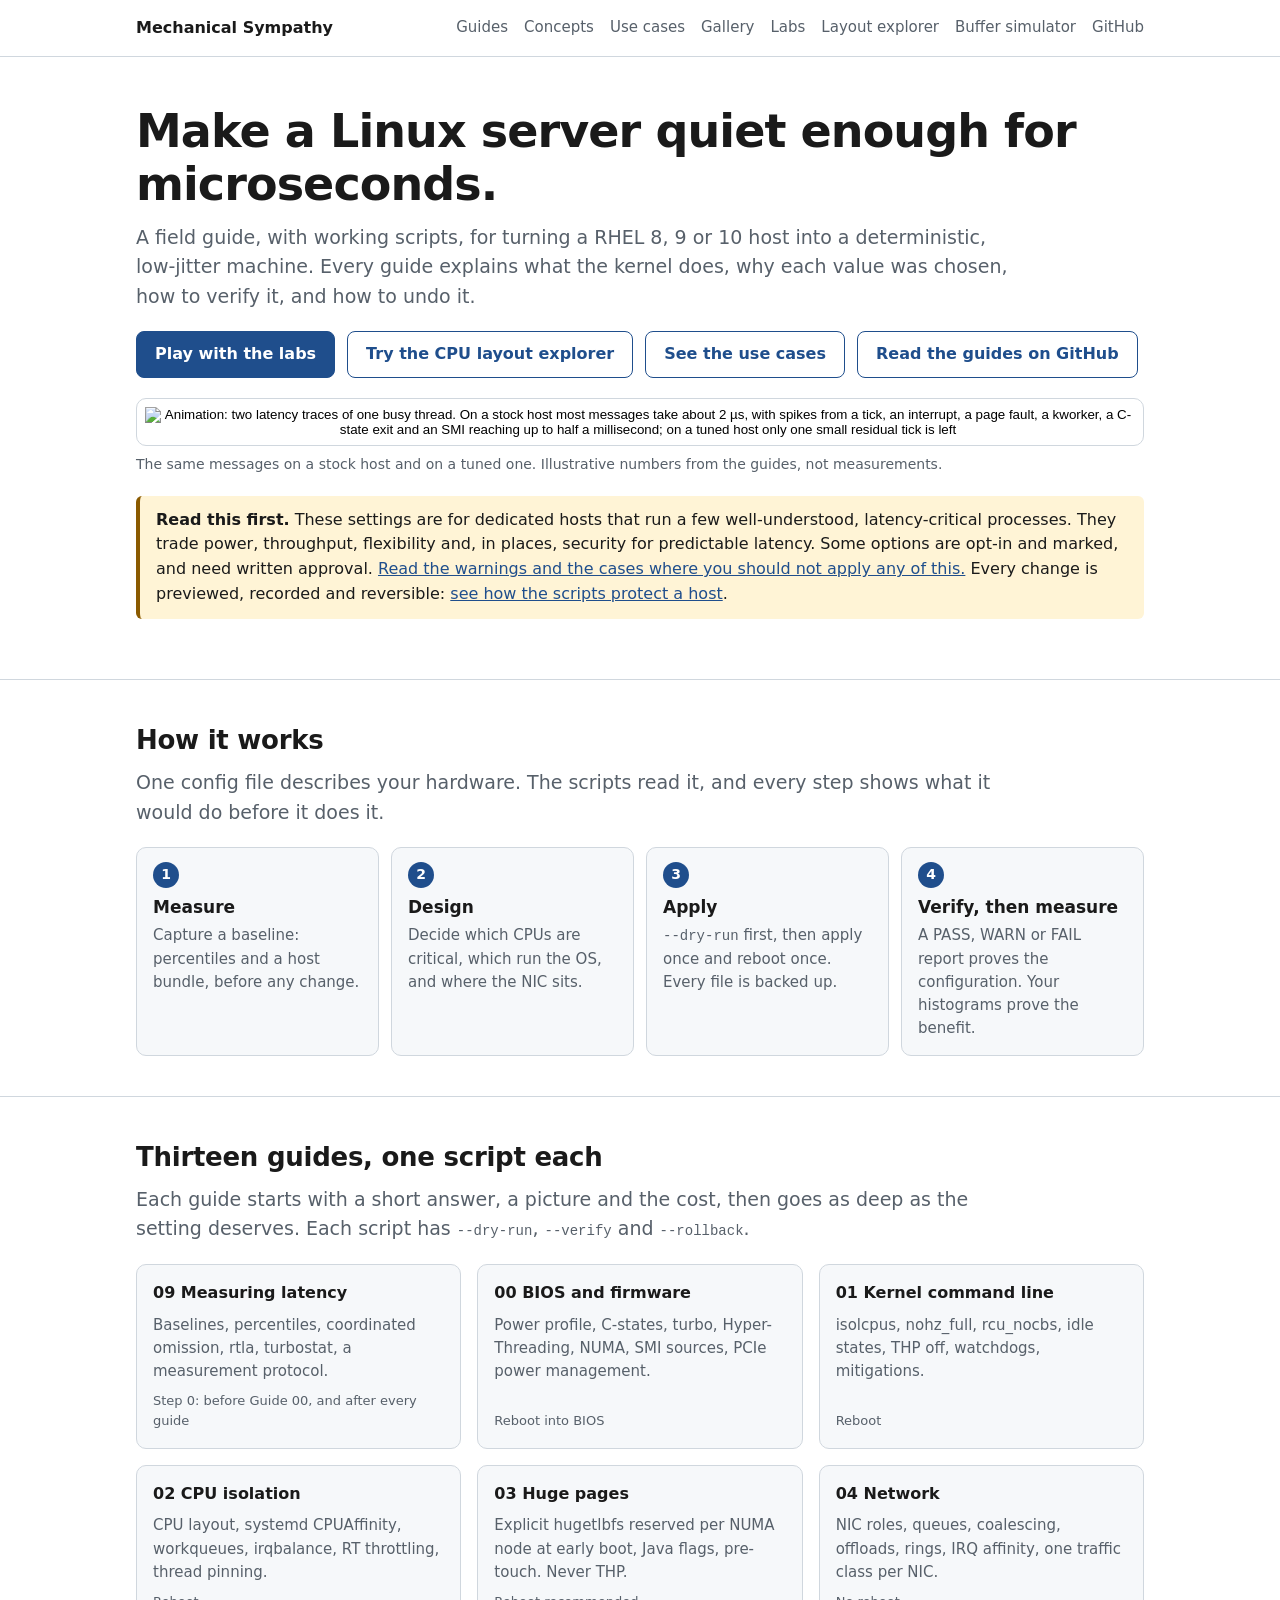
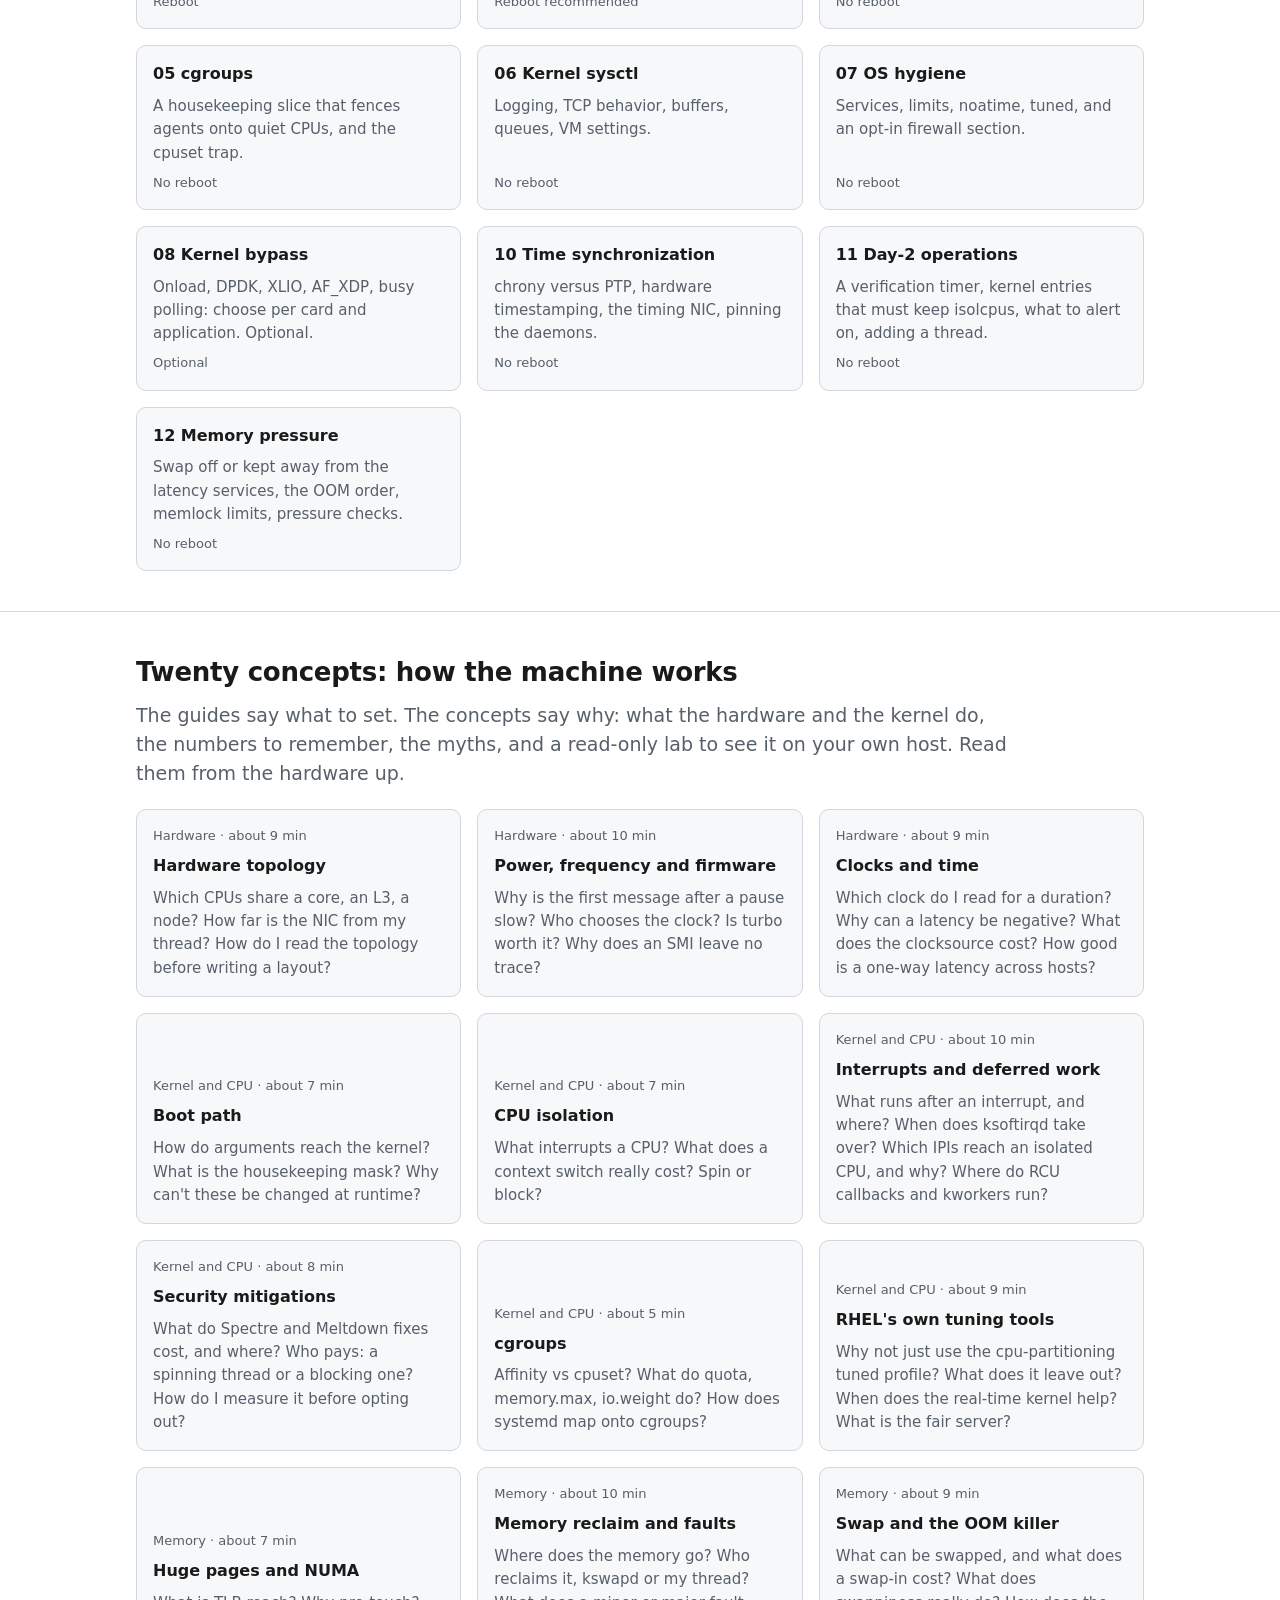
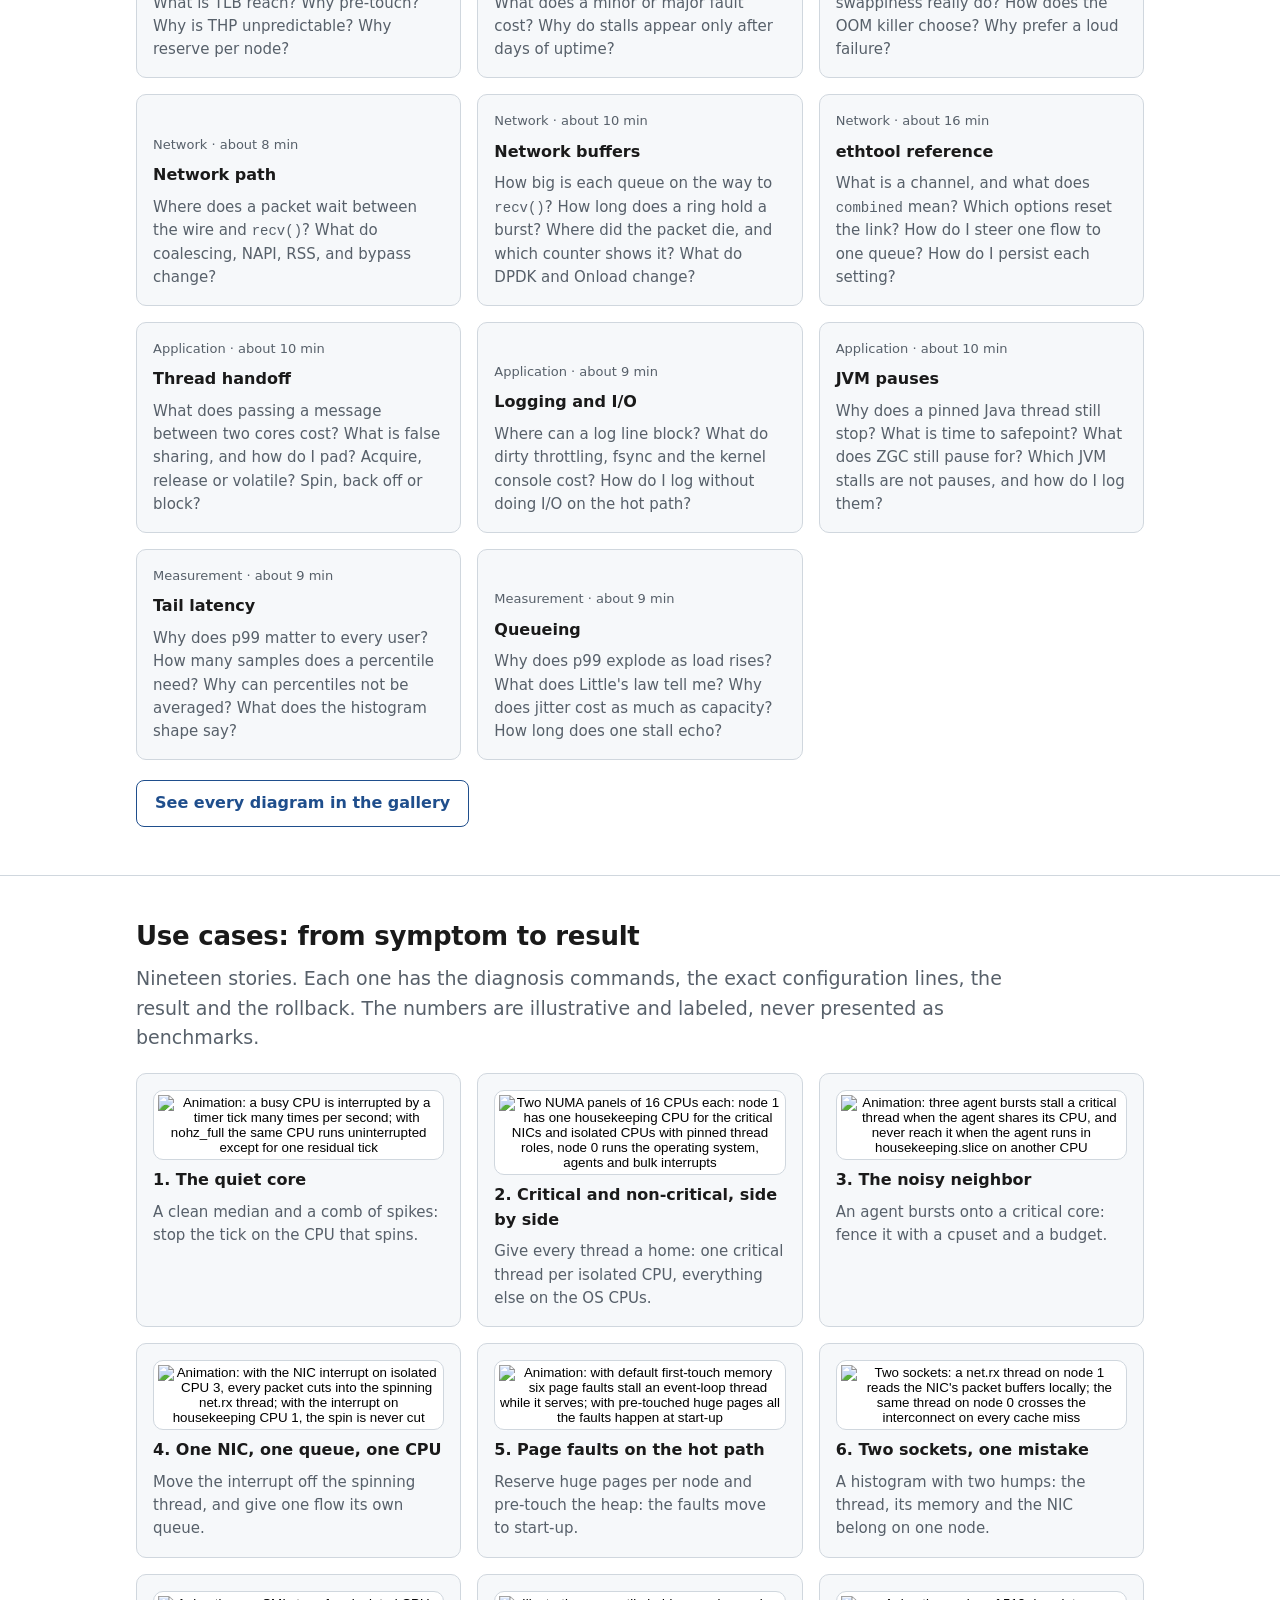
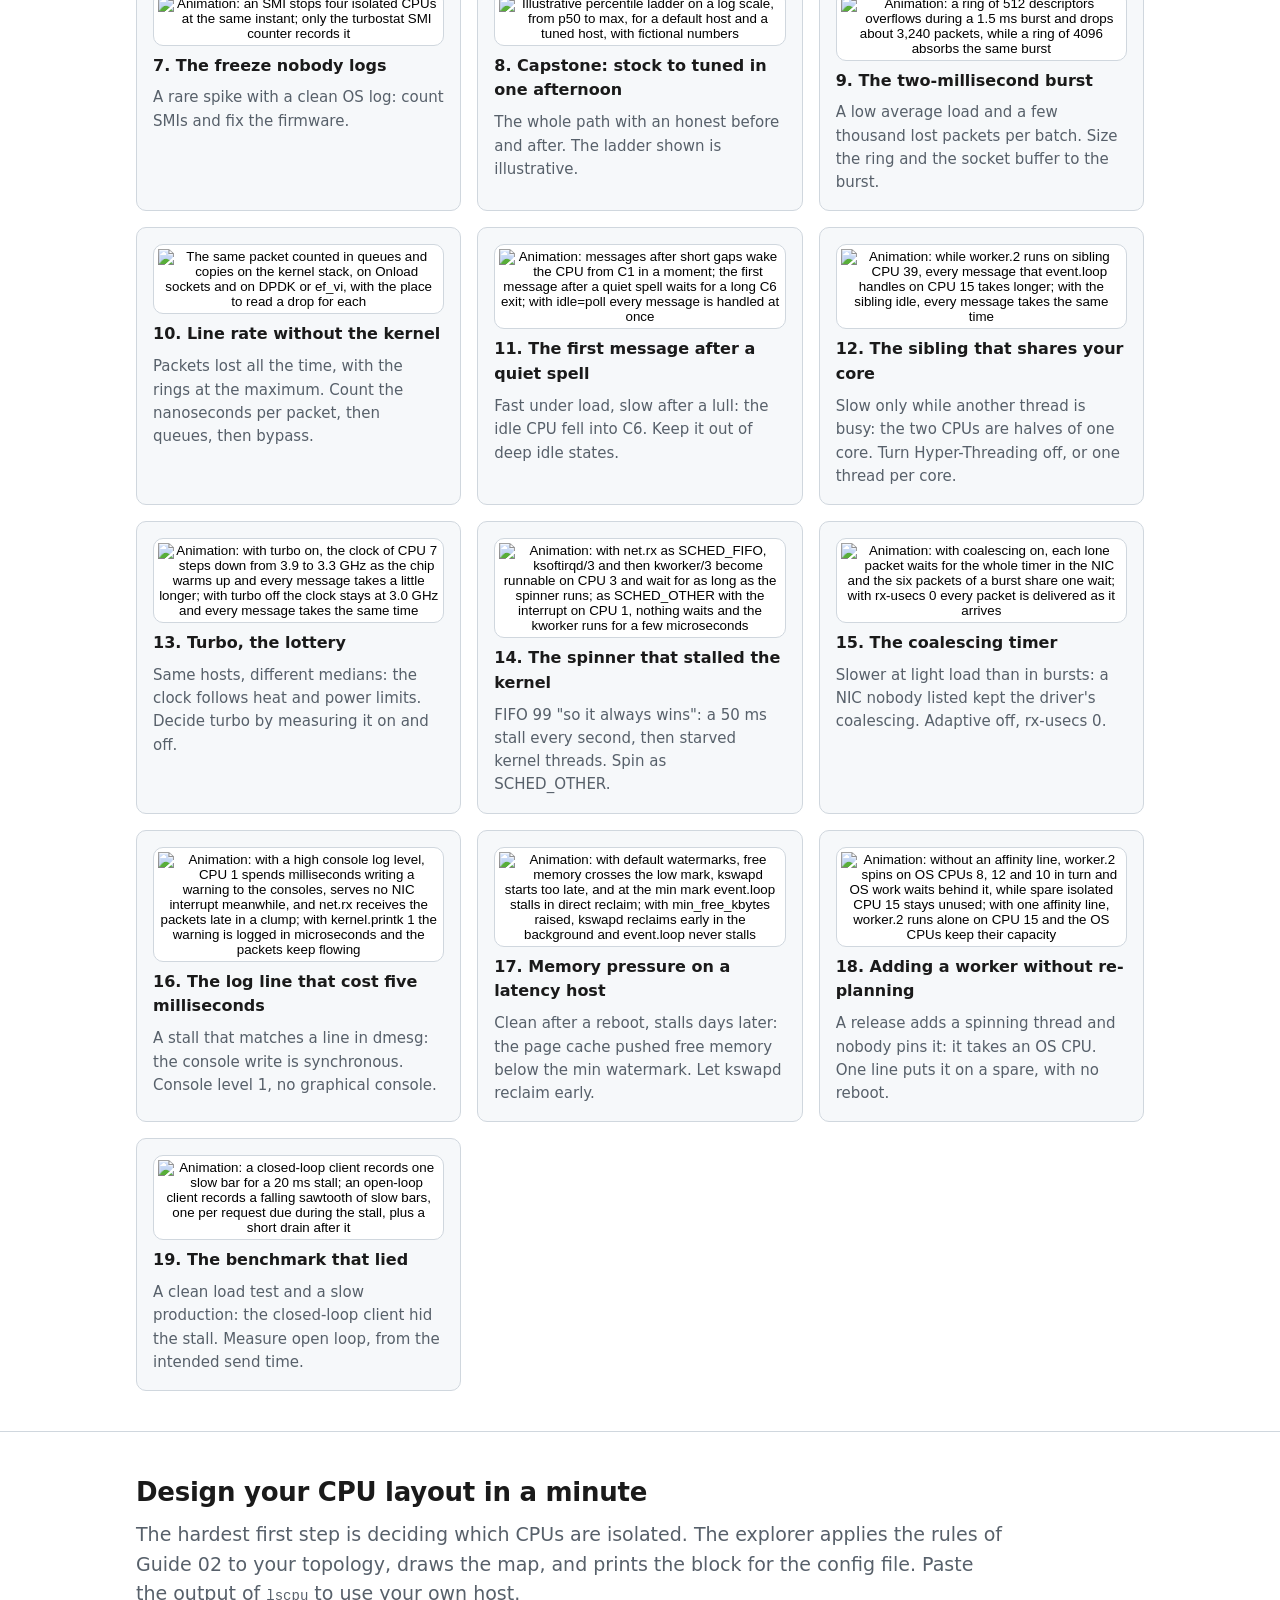
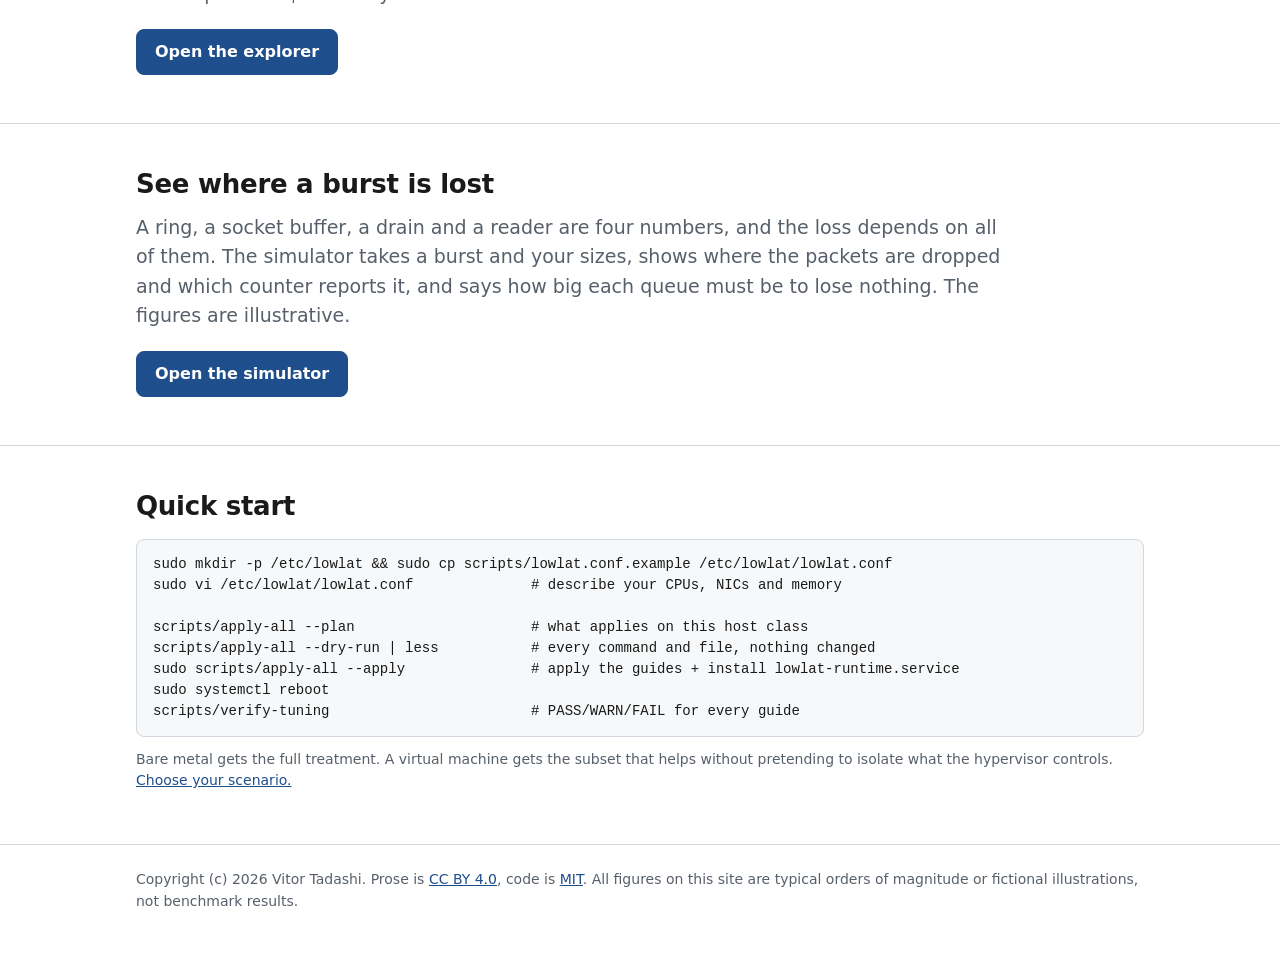
==== commit 7c0dbaee: "docs(concepts): compare the guides with tuned profiles and kernel-rt (#106) ## What changed and why " ====
--- a/site/index.html
+++ b/site/index.html
@@ -80,7 +80,7 @@
 
 <section id="concepts">
 	<div class="wrap">
-		<h2>Nineteen concepts: how the machine works</h2>
+		<h2>Twenty concepts: how the machine works</h2>
 		<p class="lead">The guides say what to set. The concepts say why: what the hardware and the kernel do, the numbers to remember, the myths, and a read-only lab to see it on your own host. Read them from the hardware up.</p>
 		<div class="grid">
 			<div class="card"><span class="meta">Hardware · about 9 min</span><a class="title" href="https://github.com/vitor-tadashi/mechanical-sympathy/blob/main/concepts/hardware-topology.md">Hardware topology</a><p>Which CPUs share a core, an L3, a node? How far is the NIC from my thread? How do I read the topology before writing a layout?</p></div>
@@ -91,6 +91,7 @@
 			<div class="card"><span class="meta">Kernel and CPU · about 10 min</span><a class="title" href="https://github.com/vitor-tadashi/mechanical-sympathy/blob/main/concepts/interrupts-and-deferred-work.md">Interrupts and deferred work</a><p>What runs after an interrupt, and where? When does ksoftirqd take over? Which IPIs reach an isolated CPU, and why? Where do RCU callbacks and kworkers run?</p></div>
 			<div class="card"><span class="meta">Kernel and CPU · about 8 min</span><a class="title" href="https://github.com/vitor-tadashi/mechanical-sympathy/blob/main/concepts/security-mitigations.md">Security mitigations</a><p>What do Spectre and Meltdown fixes cost, and where? Who pays: a spinning thread or a blocking one? How do I measure it before opting out?</p></div>
 			<div class="card"><span class="meta">Kernel and CPU · about 5 min</span><a class="title" href="https://github.com/vitor-tadashi/mechanical-sympathy/blob/main/concepts/cgroups.md">cgroups</a><p>Affinity vs cpuset? What do quota, memory.max, io.weight do? How does systemd map onto cgroups?</p></div>
+			<div class="card"><span class="meta">Kernel and CPU · about 9 min</span><a class="title" href="https://github.com/vitor-tadashi/mechanical-sympathy/blob/main/concepts/rhel-tuning-tools.md">RHEL's own tuning tools</a><p>Why not just use the cpu-partitioning tuned profile? What does it leave out? When does the real-time kernel help? What is the fair server?</p></div>
 			<div class="card"><span class="meta">Memory · about 7 min</span><a class="title" href="https://github.com/vitor-tadashi/mechanical-sympathy/blob/main/concepts/huge-pages.md">Huge pages and NUMA</a><p>What is TLB reach? Why pre-touch? Why is THP unpredictable? Why reserve per node?</p></div>
 			<div class="card"><span class="meta">Memory · about 10 min</span><a class="title" href="https://github.com/vitor-tadashi/mechanical-sympathy/blob/main/concepts/memory-reclaim.md">Memory reclaim and faults</a><p>Where does the memory go? Who reclaims it, kswapd or my thread? What does a minor or major fault cost? Why do stalls appear only after days of uptime?</p></div>
 			<div class="card"><span class="meta">Memory · about 9 min</span><a class="title" href="https://github.com/vitor-tadashi/mechanical-sympathy/blob/main/concepts/swap-and-oom.md">Swap and the OOM killer</a><p>What can be swapped, and what does a swap-in cost? What does swappiness really do? How does the OOM killer choose? Why prefer a loud failure?</p></div>
